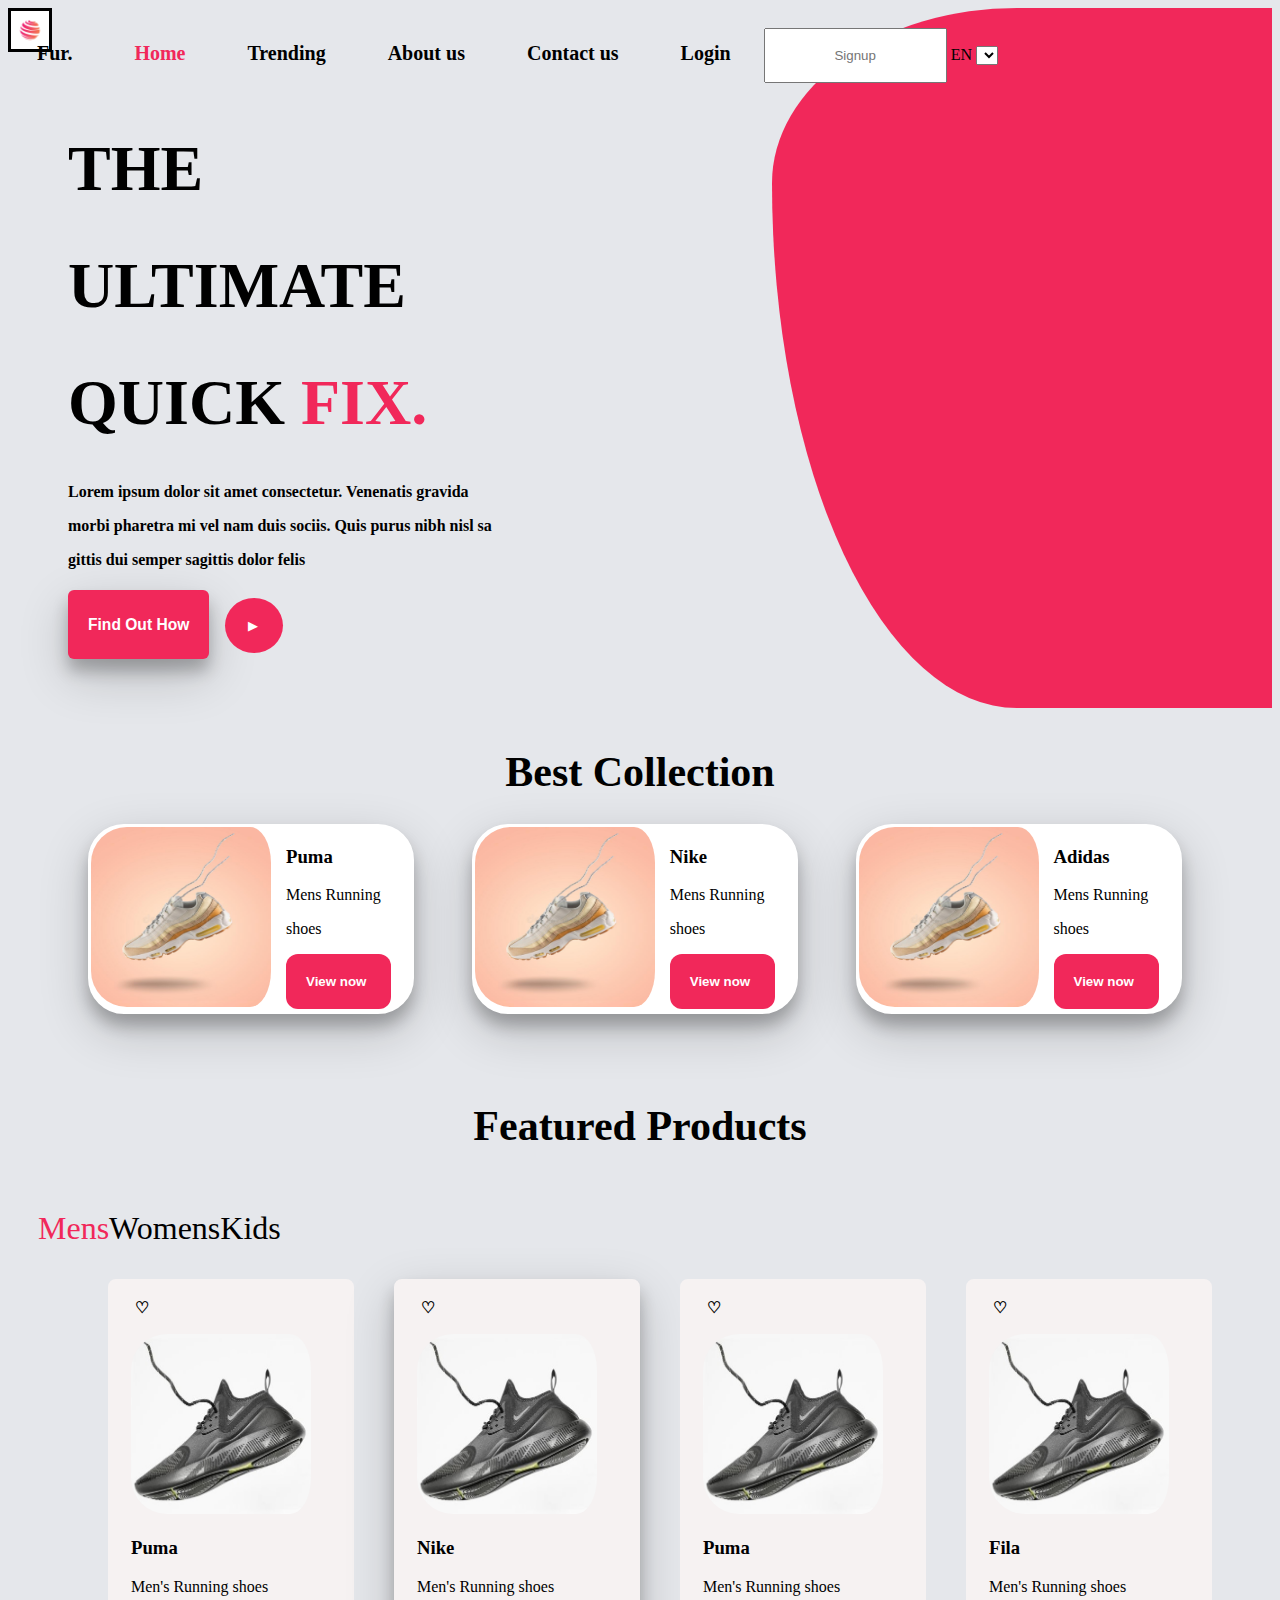
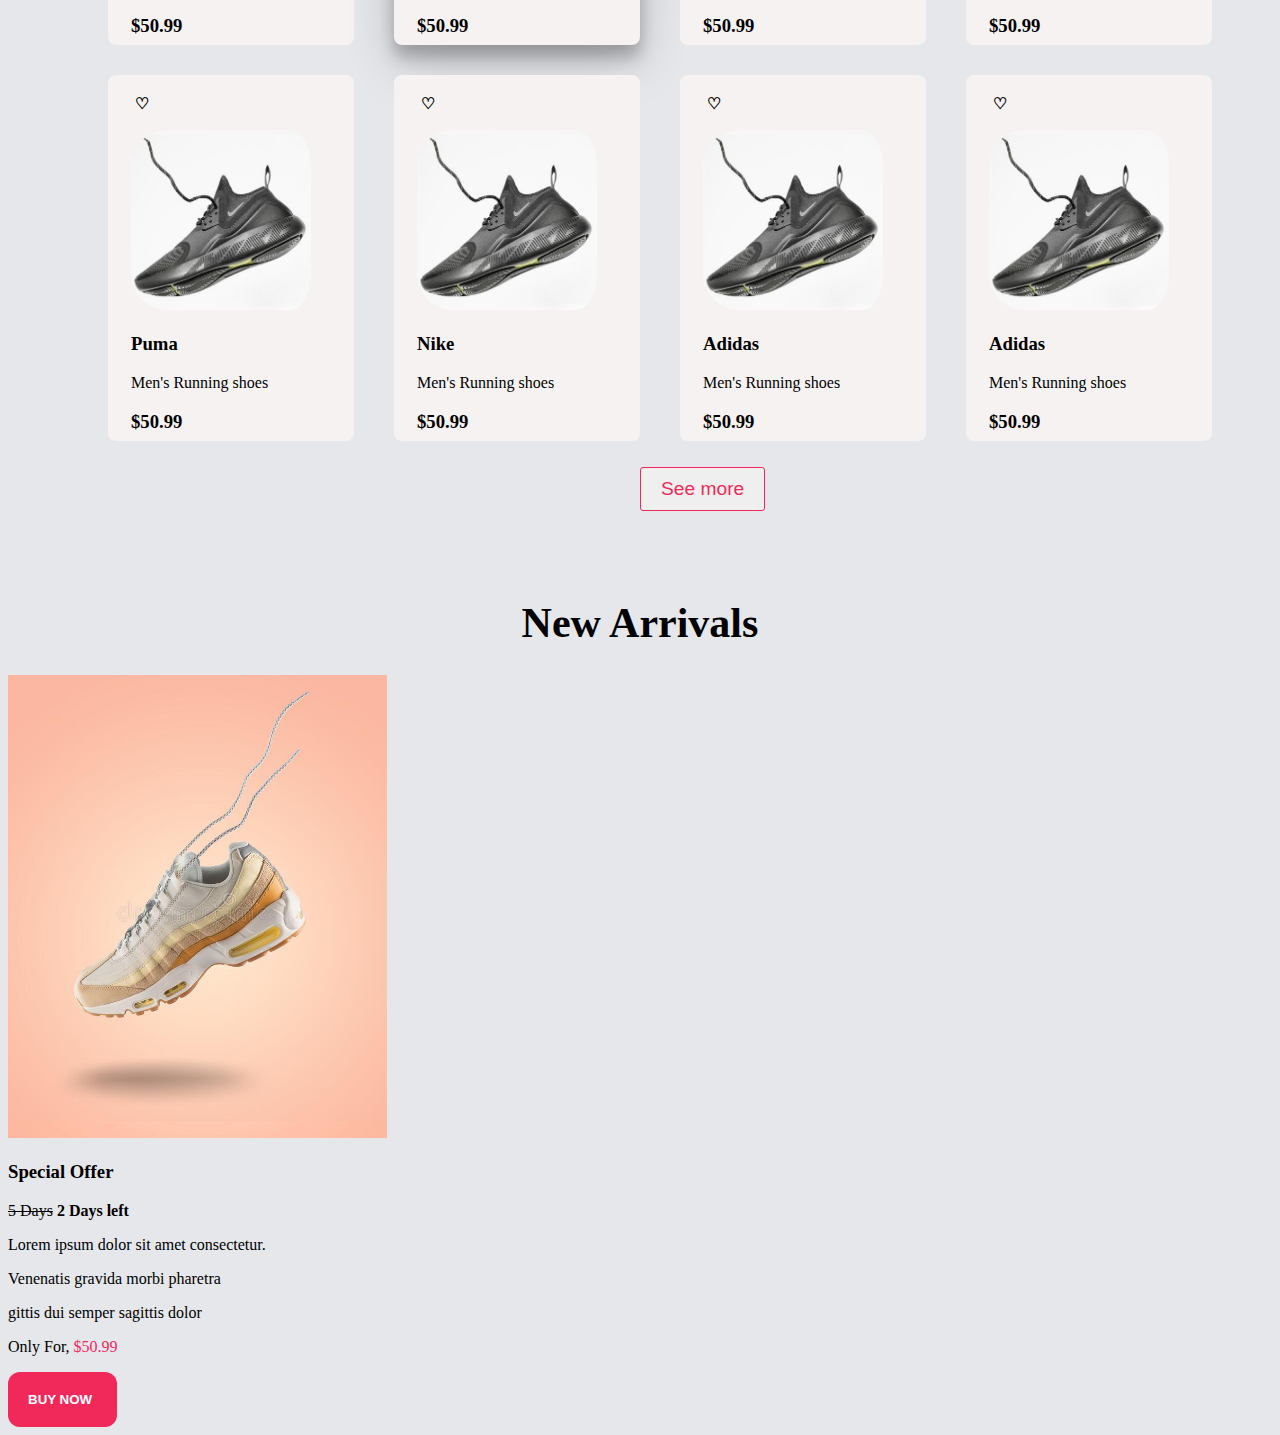
==== index.html @ 4a8650b0 "removed an image" ====
<!DOCTYPE html>
<html lang="en">
<head>
    <meta charset="UTF-8">
    <meta http-equiv="X-UA-Compatible" content="IE=edge">
    <meta name="viewport" content="width=device-width, initial-scale=1.0">
    <title>Shoe-website</title>
    <link rel="stylesheet" href="style.css">
</head>
<body class="body">
    
    <div class="egg-like">
        <!-- <img src="./sportshoe1-removebg-preview.png" id="Sports"> -->
    </div>
    <div class="nav">
            <img src="./images/logo-2150297_640.png" alt="logo" id="Logo">
            <ul class="navbar">
           <li>Fur.</li>
           <li id="Home">Home</li>
           <li>Trending</li>
           <li>About us</li>
           <li>Contact us</li>            
           <li>Login</li>
           <input Signup type="text" id="Signup" placeholder="Signup">
           <label for="language">EN</label>
           <select name="EN" id="lang" ></select>
    </ul>
</div>
<div class="top">
    <div id="heading">
        <h1>THE </h1><h1><span>ULTIMATE</span> <h1><span>QUICK <span id="fix">FIX.</span></h1></h1>
    </div>
    <div class="heading">
        <h4><p>Lorem ipsum dolor sit amet consectetur. Venenatis gravida</p>
        <span>morbi pharetra mi vel nam duis sociis. Quis purus nibh nisl sa</span>
        <p><span>gittis dui semper sagittis dolor felis</span></p></h4>
    </div>
    <div id="button">
        <button class="button"><h3>Find Out How</h3></button> <span id="button1"><button class="button1">&#9654;</button></span>
    </div>
    <!-- <img src="./sportshoe1-removebg-preview.png" id="Sports"> -->
</div>
    
    <!-- page 2 (best collection) -->
    <h1 id="collection">Best Collection</h1>
    <div class="Bigform">
        <div class="form1">
            <div class="shoe1"><img src="./images/colectionshoe1.jpg" id="shoe1"></div>
                <div><h3 id="text1">Puma</h3>
                <p>Mens Running </p>
                <p>shoes</p>
                <button id="button-a">View now</button></div>
            </div>

            <div class="form2">
                <div class="shoe2"><img src="./images/colectionshoe1.jpg" id="shoe2"></div>
                <div><h3 id="text1">Nike</h3>
                <p>Mens Running </p>
                <p>shoes</p>
                <button id="button-b">View now</button></div>
            </div>
            <div class="form3">
                <div class="shoe3"><img src="./images/colectionshoe1.jpg" id="shoe3"></div>
                <div><h3 id="text1">Adidas</h3>
                <p>Mens Running </p>
                <p>shoes</p>
                <button id="button-c">View now</button></div>
            </div>
    </div>
    <!-- page 3 (featured products) -->
    <h1 id="products">Featured Products</h1>
    <div class="subtitle"><p id="mens">Mens</p>
        <p>Womens</p>
        <p>Kids</p></div>
        <div class="Eight-shoes1">
            <div class="block1">
                <p id="icon1">&#9825;</p>
                <p><img src="./images/shoe3.jpg" id="image1"></p>
               <div><h3>Puma</h3>
                <p>Men's Running shoes</p>
                <h3>$50.99</h3></div> 
            </div>

            <div class="block2">
                <p id="icon2">&#9825;</p>
                <p><img src="./images/shoe3.jpg" id="image2"></p>
               <div><h3>Nike</h3>
                <p>Men's Running shoes</p>
                <h3>$50.99</h3></div> 
            </div>

            <div class="block3">
                <p id="icon3">&#9825;</p>
                <p><img src="./images/shoe3.jpg" id="image3"></p>
               <div><h3>Puma</h3>
                <p>Men's Running shoes</p>
                <h3>$50.99</h3></div> 
            </div>

            <div class="block4">
                <p id="icon4">&#9825;</p>
                <p><img src="./images/shoe3.jpg" id="image4"></p>
               <div><h3>Fila</h3>
                <p>Men's Running shoes</p>
                <h3>$50.99</h3></div> 
            </div>
        </div>

        <div class="Eight-shoes2">
            <div class="block5">
                <p id="icon5">&#9825;</p>
                <p><img src="./images/shoe3.jpg" id="image5"></p>
               <div><h3>Puma</h3>
                <p>Men's Running shoes</p>
                <h3>$50.99</h3></div> 
            </div>

            <div class="block6">
                <p id="icon6">&#9825;</p>
                <p><img src="./images/shoe3.jpg" id="image6"></p>
               <div><h3>Nike</h3>
                <p>Men's Running shoes</p>
                <h3>$50.99</h3></div> 
            </div>

            <div class="block7">
                <p id="icon7">&#9825;</p>
                <p><img src="./images/shoe3.jpg" id="image7"></p>
               <div><h3>Adidas</h3>
                <p>Men's Running shoes</p>
                <h3>$50.99</h3></div> 
            </div>

            <div class="block8">
                <p id="icon8">&#9825;</p>
                <p><img src="./images/shoe3.jpg" id="image8"></p>
               <div><h3>Adidas</h3>
                <p>Men's Running shoes</p>
                <h3>$50.99</h3></div> 
            </div>
        </div><button id="button2">See more</button>
 <!-- page 4 (new arrivals) -->
 <h1 id="arrivals">New Arrivals</h1>
 <div>
    <img src="./images/colectionshoe1.jpg" id="image9">
    <h3 id="text2">Special Offer</h3>
    <p><del>5 Days</del> <span id="text3">2 Days left</span></p>
    <p>Lorem ipsum dolor sit amet consectetur.
         </p>Venenatis gravida morbi pharetra <p> 
        <p>gittis dui semper sagittis dolor</p>
        <p>Only For,<span id="text4"> $50.99</span></p>
        <button id="button3">BUY NOW</button>

 </div>
</body>
</html>
---- style.css ----
.body{
    background-color: rgb(229, 231, 235);
}
#Home{
    color: rgb(241, 40, 90);
    
}
.Logo{
border: solid;
}
#Logo{
    width: 5%;
border: solid;
}
.nav{
    display: flex;
}
.navbar li{
    list-style: none;
    display: inline-flex;
    padding: 0px 30px 0 30px;
    font-size: 20px;
    font-weight: 600;
    /* border: solid; */
    position: relative;
    margin: -1px;
}
.navbar{
    position: absolute;
    margin: 0px 20px 10px 0;
    padding: 20px 0px;
    
}
#Signup{
    padding: 18px 1px;
    text-align: center;
}
#heading{
    margin-top: 80px;
}
#fix{
    color: rgb(241, 40, 90);
}
#heading{
    font-size: 32px;
    font-weight: 1400;
    padding-left: 60px;
}
.heading{
    padding-left: 60px;
}
.button{
    box-shadow: 0 12px 16px 0 rgba(0,0,0,0.24),0 17px 50px 0 rgba(0,0,0,0.19);
    cursor: pointer;
    border-radius: 6px;
    padding: 10px 20px 10px 20px;
    text-align: center;
    background-color: rgb(241, 40, 90);
    color: white;
    border: rgb(241, 40, 90);
}
#button{
    padding-left: 60px;
}
.button1{
    cursor: pointer;
    border-radius: 100%;
    padding: 20px 25px 20px 23px;
    background-color: rgb(241, 40, 90);
    border: rgb(241, 40, 90);
    color: white;
    

}
#button1{
    padding-left: 12px;
}
.egg-like{
    float: right;
    width:500px;
    height: 700px;
    background-color: rgb(241, 40, 90);
    border-radius: 350px / 250px 0px 0px 750px;
}
.top{
    /* display: flex; */
}
#Sports{
    border-radius: 16px;
    width: 20%;
    height: 40%;
    margin: 0px 80px 0px 0px;
    /* margin-right: 80%; */
    margin-left: 60%;

}
#collection{
    text-align: center;
    font-size: 42px;
    font-weight: 1400;
    margin-top: 7%;
}

.form1{
    border: solid white;
    background-color: white;
    display: flex;
    padding-right: 20px;
    border-radius: 36px;
    padding-top: 0px;
    padding-bottom: 0px;
    text-align: left;
    margin-left: 80px;
    box-shadow: 0 12px 16px 0 rgba(0,0,0,0.24),0 17px 50px 0 rgba(0,0,0,0.19);
}
#button-a{
    cursor: pointer;
    border-radius: 12px;
    padding: 20px 25px 20px 20px;
    background-color: rgb(241, 40, 90);
    border: rgb(241, 40, 90);
    color: white;
    font-weight: 900;  
}
.form2{
    border: solid white;
    background-color: white;
    display: flex;
    padding-right: 20px;
    border-radius: 36px;
    padding-top: 0px;
    padding-bottom: 0px;
    text-align: left;
    box-shadow: 0 12px 16px 0 rgba(0,0,0,0.24),0 17px 50px 0 rgba(0,0,0,0.19);
}
#button-b{
    cursor: pointer;
    border-radius: 12px;
    padding: 20px 25px 20px 20px;
    background-color: rgb(241, 40, 90);
    border: rgb(241, 40, 90);
    color: white;
    font-weight: 900;  
}
.form3{
    border: solid white;
    background-color: white;
    display: flex;
    padding-right: 20px;
    border-radius: 36px;
    padding-top: 0px;
    padding-bottom: 0px;
    text-align: left;
    margin-right: 90px;
    box-shadow: 0 12px 16px 0 rgba(0,0,0,0.24),0 17px 50px 0 rgba(0,0,0,0.19);
}
#button-c{
    cursor: pointer;
    border-radius: 12px;
    padding: 20px 25px 20px 20px;
    background-color: rgb(241, 40, 90);
    border: rgb(241, 40, 90);
    color: white;
    font-weight: 900;  
}
.Bigform{
    display: flex;
    justify-content: space-between;
}
#shoe1{
    width: 180px;
    height: 180px;
    padding-right: 15px;
    border-radius: 36px;
}
#shoe2{
    width: 180px;
    height: 180px;
    padding-right: 15px;
    border-radius: 36px;
}
#shoe3{
    width: 180px;
    height: 180px;
    padding-right: 15px;
    border-radius: 36px;
}
#products{
    text-align: center;
    font-size: 42px;
    font-weight: 1400;
    margin-top: 7%; 
}
.subtitle{
    display: flex;
    font-size: 32px;
    margin: 0px 0px 0 30px;
    
    /* justify-content: space-between; */
    
}
#mens{
    color: rgb(241, 40, 90);
}
.Eight-shoes1{
    display: inline-flex;
}
#image1{
    width: 180px;
    height: 180px;
    padding-right: 15px;
    border-radius: 36px;
}
#icon1{
    width: 22px;
    height: 20px;
    margin-left: 2%;
    font-weight: 800;
}
.block1{
    border: solid rgb(246, 242, 242);
    background-color: rgb(246, 242, 242);
    padding-left: 20px;
    border-radius: 8px;
    width: 220px;
    height: 360px;
    margin-left: 100px;
}
#image2{
    width: 180px;
    height: 180px;
    padding-right: 15px;
    border-radius: 36px;
}
#icon2{
    width: 22px;
    height: 20px;
    margin-left: 2%;
    font-weight: 800;
}

.block2{
    border: solid rgb(246, 242, 242);
    background-color: rgb(246, 242, 242);
    padding-left: 20px;
    border-radius: 8px;
    width: 220px;
    height: 360px;
    box-shadow: 0 12px 16px 0 rgba(0,0,0,0.24),0 17px 50px 0 rgba(0,0,0,0.19);
    margin-left: 40px;
}
.block3{
    border: solid rgb(246, 242, 242);
    background-color: rgb(246, 242, 242);
    padding-left: 20px;
    border-radius: 8px;
    width: 220px;
    height: 360px;
    margin-left: 40px;
}
#icon3{
    width: 22px;
    height: 20px;
    margin-left: 2%;
    font-weight: 800;
}
#image3{
    width: 180px;
    height: 180px;
    padding-right: 15px;
    border-radius: 36px;
}
.block4{
    border: solid rgb(246, 242, 242);
    background-color: rgb(246, 242, 242);
    padding-left: 20px;
    border-radius: 8px;
    width: 220px;
    height: 360px;
    margin-left: 40px;
}
#icon4{
    width: 22px;
    height: 20px;
    margin-left: 2%;
    font-weight: 800;
}
#image4{
    width: 180px;
    height: 180px;
    padding-right: 15px;
    border-radius: 36px;
}
.Eight-shoes2{
    display: inline-flex;
    margin-top: 30px;
}
#image5{
    width: 180px;
    height: 180px;
    padding-right: 15px;
    border-radius: 36px;
}
#icon5{
    width: 22px;
    height: 20px;
    margin-left: 2%;
    font-weight: 800;
}
.block5{
    border: solid rgb(246, 242, 242);
    background-color: rgb(246, 242, 242);
    padding-left: 20px;
    border-radius: 8px;
    width: 220px;
    height: 360px;
    margin-left: 100px;
}
#image6{
    width: 180px;
    height: 180px;
    padding-right: 15px;
    border-radius: 36px;
}
#icon6{
    width: 22px;
    height: 20px;
    margin-left: 2%;
    font-weight: 800;
}
.block6{
    border: solid rgb(246, 242, 242);
    background-color: rgb(246, 242, 242);
    padding-left: 20px;
    border-radius: 8px;
    width: 220px;
    height: 360px;
    margin-left: 40px;
}
.block7{
    border: solid rgb(246, 242, 242);
    background-color: rgb(246, 242, 242);
    padding-left: 20px;
    border-radius: 8px;
    width: 220px;
    height: 360px;
    margin-left: 40px;
}
#icon7{
    width: 22px;
    height: 20px;
    margin-left: 2%;
    font-weight: 800;
}
#image7{
    width: 180px;
    height: 180px;
    padding-right: 15px;
    border-radius: 36px;
}
.block8{
    border: solid rgb(246, 242, 242);
    background-color: rgb(246, 242, 242);
    padding-left: 20px;
    border-radius: 8px;
    width: 220px;
    height: 360px;
    margin-left: 40px;
}
#icon8{
    width: 22px;
    height: 20px;
    margin-left: 2%;
    font-weight: 800;
}
#image8{
    width: 180px;
    height: 180px;
    padding-right: 15px;
    border-radius: 36px;
}
#button2{
    border: 1px solid rgb(241, 40, 90);
    color: rgb(241, 40, 90);
    border-radius: 3px;
    padding: 10px 20px;
    font-size: 120%;
    margin-left: 50%;
    margin-top: 2%;
}
#arrivals{
        text-align: center;
        font-size: 42px;
        font-weight: 1400;
        margin-top: 7%;
}
#image9{
    width: 30%;
}
#text3{
    font-weight: 700;
}
#text4{
    color: rgb(241, 40, 90);
}
#button3{
    cursor: pointer;
    border-radius: 12px;
    padding: 20px 25px 20px 20px;
    background-color: rgb(241, 40, 90);
    border: rgb(241, 40, 90);
    color: white;
    font-weight: 900; 
}
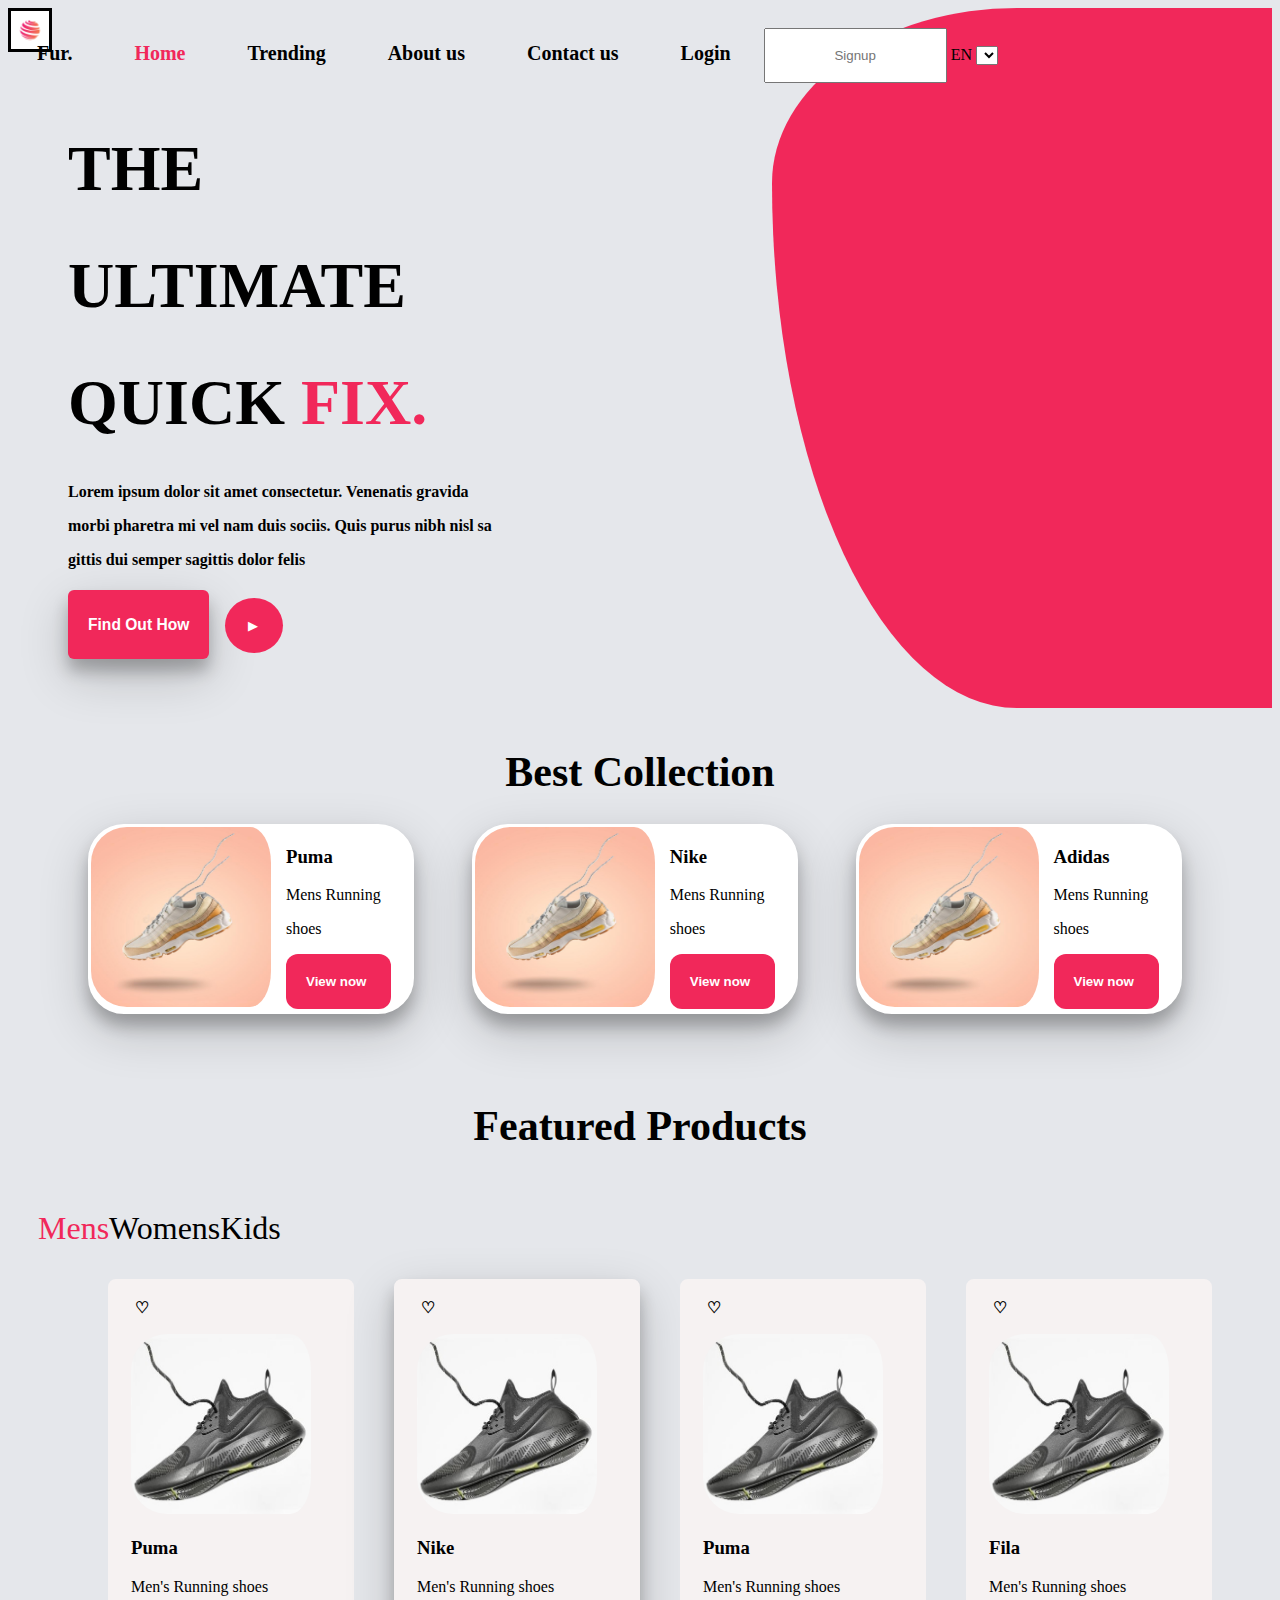
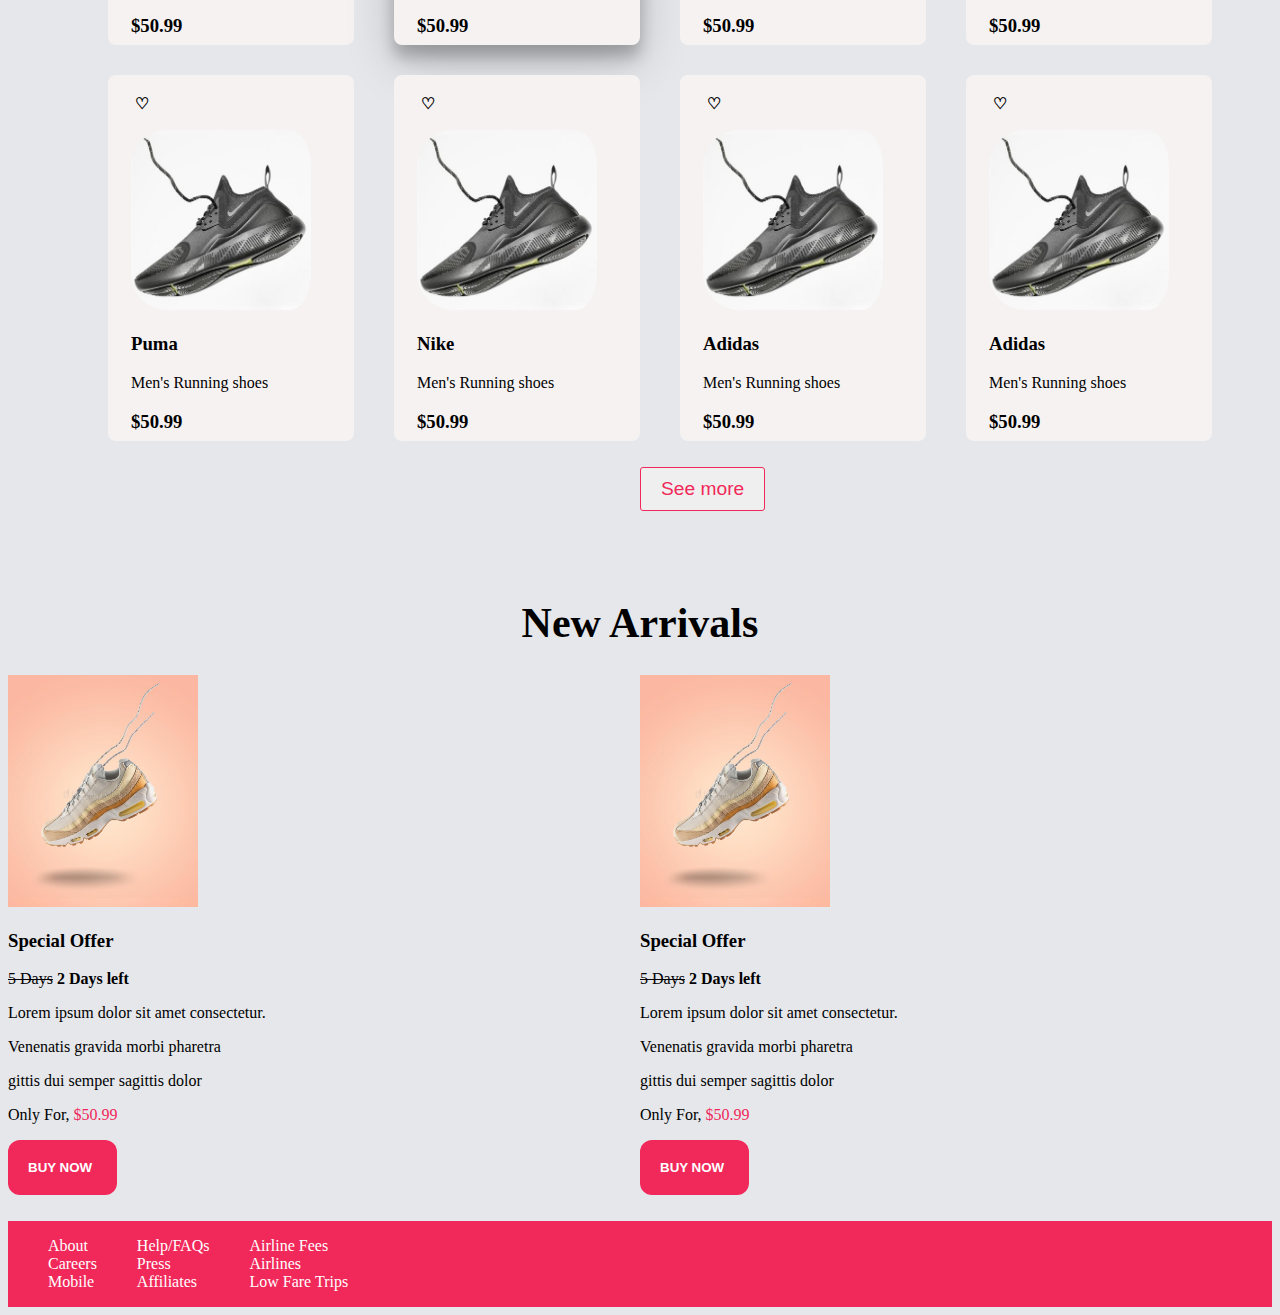
==== commit c86110cd: "added footer" ====
--- a/index.html
+++ b/index.html
@@ -140,7 +140,9 @@
             </div>
         </div><button id="button2">See more</button>
  <!-- page 4 (new arrivals) -->
+
  <h1 id="arrivals">New Arrivals</h1>
+ <div class="fourth">
  <div>
     <img src="./images/colectionshoe1.jpg" id="image9">
     <h3 id="text2">Special Offer</h3>
@@ -150,7 +152,43 @@
         <p>gittis dui semper sagittis dolor</p>
         <p>Only For,<span id="text4"> $50.99</span></p>
         <button id="button3">BUY NOW</button>
-
  </div>
+ <div>
+    <img src="./images/colectionshoe1.jpg" id="image9">
+    <h3 id="text2">Special Offer</h3>
+    <p><del>5 Days</del> <span id="text3">2 Days left</span></p>
+    <p>Lorem ipsum dolor sit amet consectetur.
+         </p>Venenatis gravida morbi pharetra <p> 
+        <p>gittis dui semper sagittis dolor</p>
+        <p>Only For,<span id="text4"> $50.99</span></p>
+        <button id="button3">BUY NOW</button>
+ </div>
+</div>
+ <!-- last footer -->
+ <div class="footer">
+    <div class="footer-a">
+    <div class="First">
+<ul>
+    <li>About</li>
+    <li>Careers</li>
+    <li>Mobile</li>
+</ul>
+    </div>
+    <div class="Second">
+        <ul>
+            <li>Help/FAQs</li>
+            <li>Press</li>
+            <li>Affiliates</li>
+        </ul>
+    </div>
+    <div class="Third">
+        <ul>
+            <li>Airline Fees</li>
+            <li>Airlines</li>
+            <li>Low Fare Trips</li>
+        </ul>
+    </div>
+</div>
+  </div>
 </body>
 </html>--- a/style.css
+++ b/style.css
@@ -412,4 +412,28 @@
     color: white;
     font-weight: 900; 
 }
-
+/* //last footrer */
+.footer{
+    background-color: rgb(241, 40, 90);
+    display: flex;
+    color: white;
+    margin-top: 2% ;
+}
+.footer-a{
+    display: flex;
+}
+.fourth{
+    display: flex;
+}
+.First ul li{
+    color: white;
+    display: flex;
+}
+.Second ul li{
+    color: white;
+    display: flex;
+}
+.Third ul li{
+    color: white;
+    display: flex;
+}
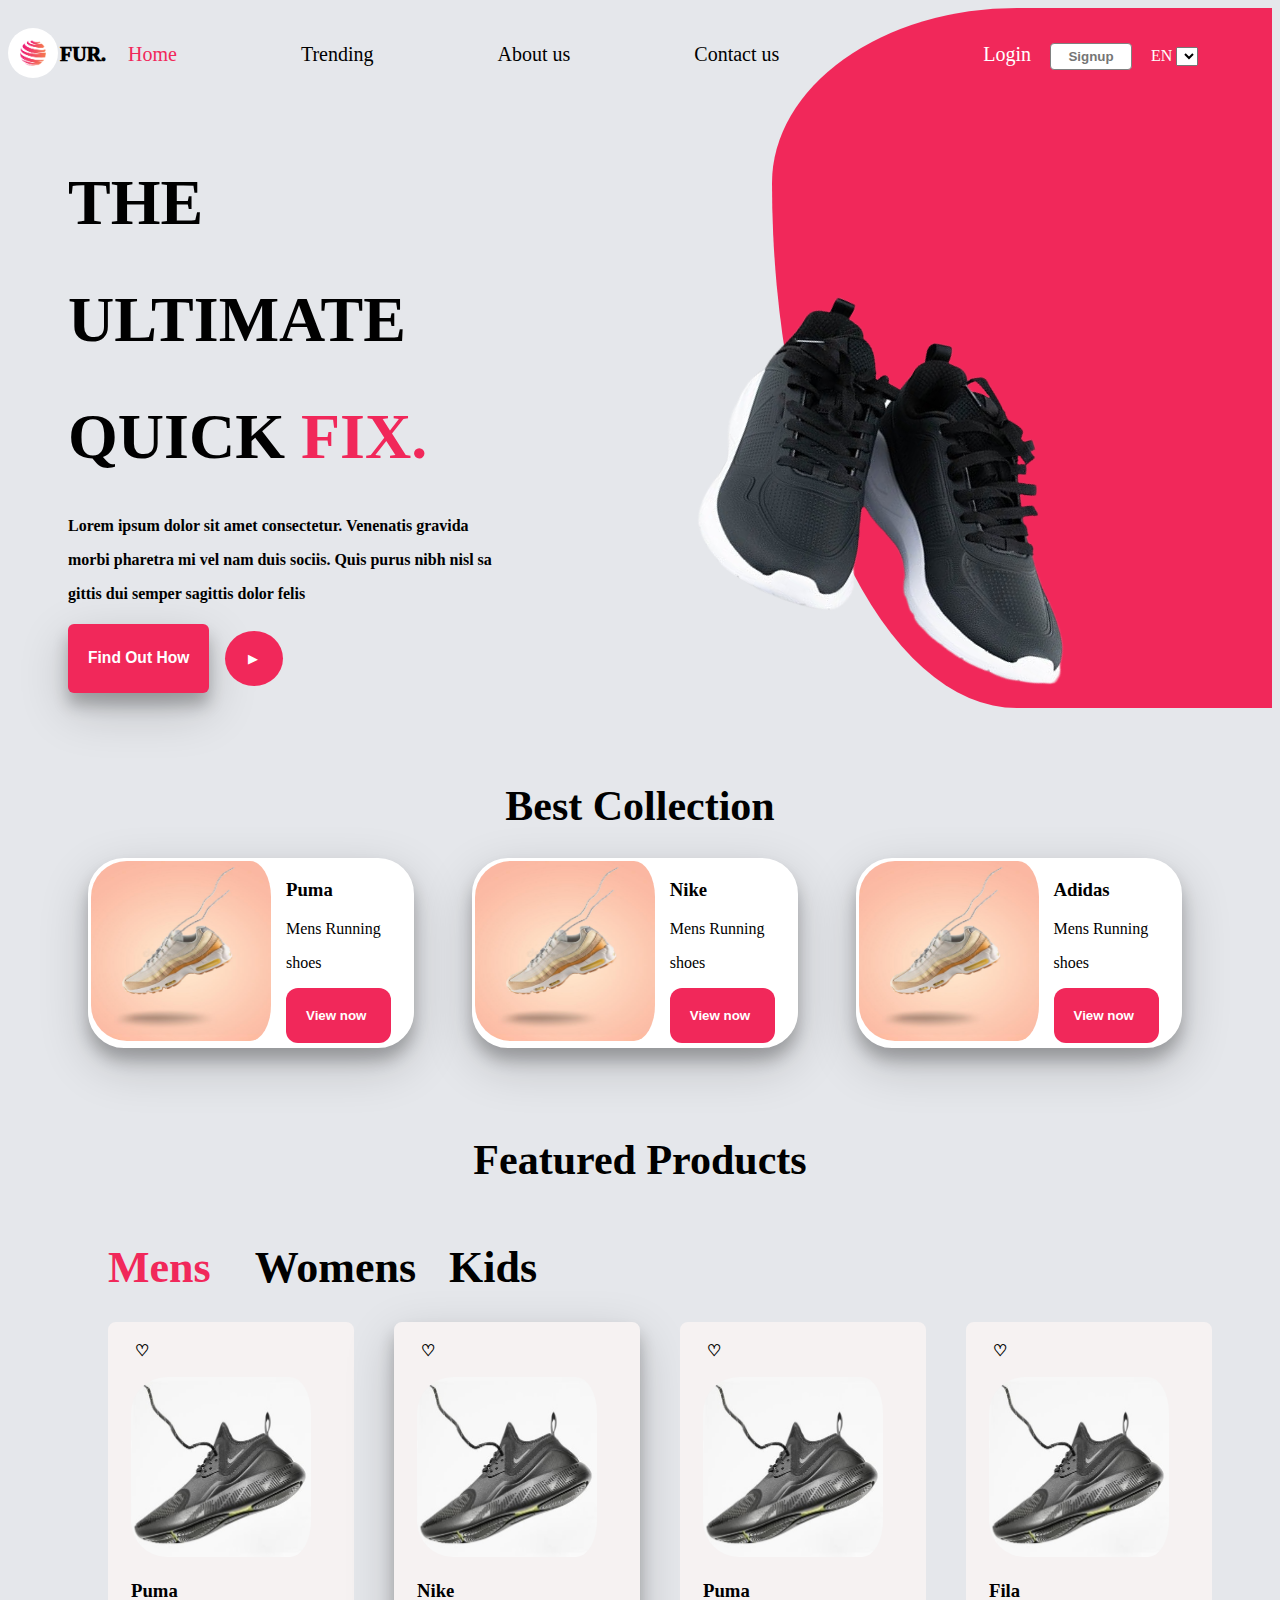
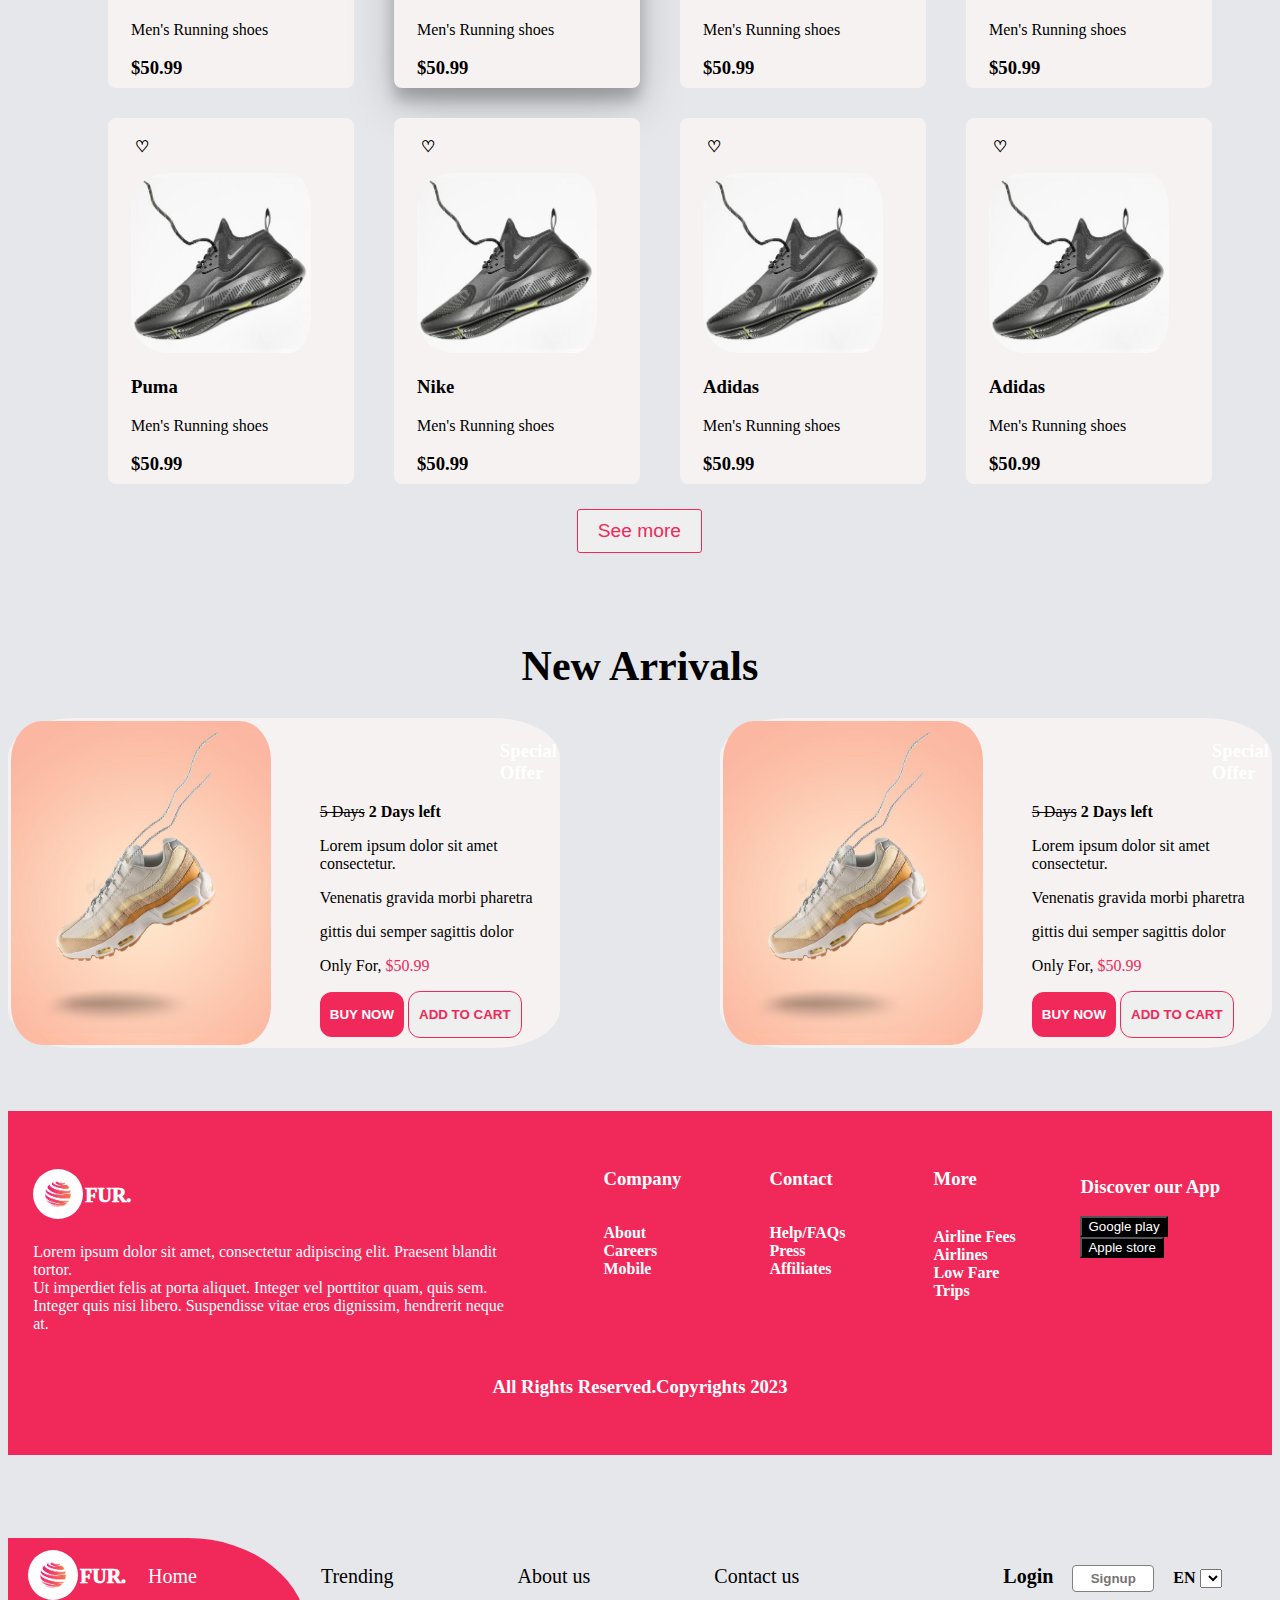
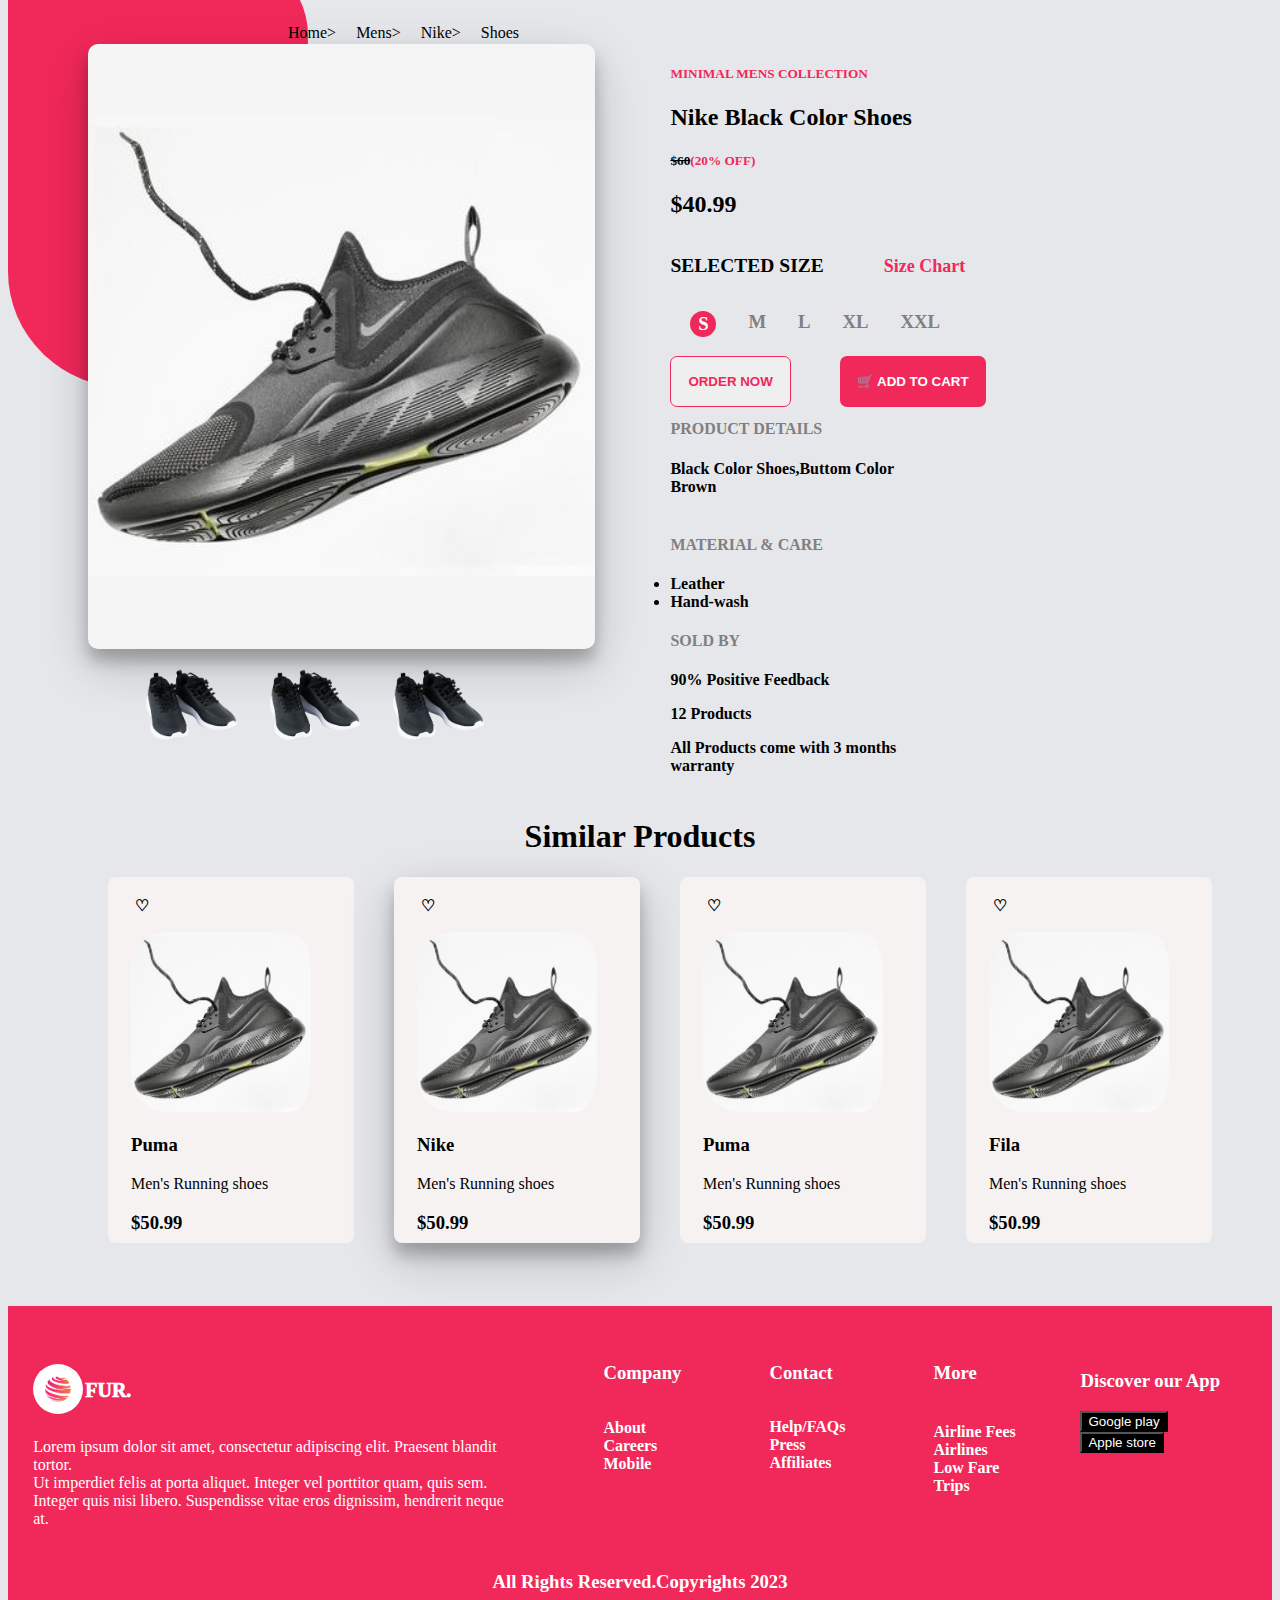
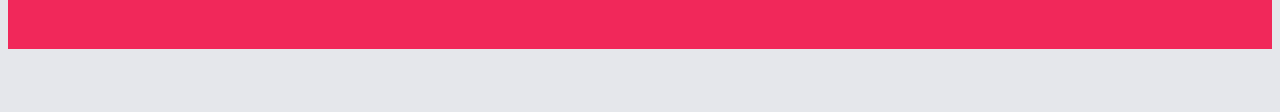
==== commit 422de79a: "Continued webpage" ====
--- a/index.html
+++ b/index.html
@@ -10,20 +10,20 @@
 <body class="body">
     
     <div class="egg-like">
-        <!-- <img src="./sportshoe1-removebg-preview.png" id="Sports"> -->
+        <img src="./sportshoe1-removebg-preview.png" id="Sports">
     </div>
     <div class="nav">
-            <img src="./images/logo-2150297_640.png" alt="logo" id="Logo">
+            <img src="./logo-2150297_640-removebg-preview.png" alt="logo" id="Logo">
+            <p class="Logotxt">FUR.</p>
             <ul class="navbar">
-           <li>Fur.</li>
            <li id="Home">Home</li>
            <li>Trending</li>
            <li>About us</li>
-           <li>Contact us</li>            
-           <li>Login</li>
-           <input Signup type="text" id="Signup" placeholder="Signup">
-           <label for="language">EN</label>
-           <select name="EN" id="lang" ></select>
+            <li>Contact us</li>            
+           <li id="text2">Login</li>
+           <input type="text" id="Signup" placeholder="Signup">
+           <label for="language" id="language">EN</label>
+           <select name="language" id="lang" ></select>
     </ul>
 </div>
 <div class="top">
@@ -41,7 +41,8 @@
     <!-- <img src="./sportshoe1-removebg-preview.png" id="Sports"> -->
 </div>
     
-    <!-- page 2 (best collection) -->
+    <!-- page 2 (best collection)-start -->
+    <!-- <div class="media2"> -->
     <h1 id="collection">Best Collection</h1>
     <div class="Bigform">
         <div class="form1">
@@ -66,12 +67,14 @@
                 <p>shoes</p>
                 <button id="button-c">View now</button></div>
             </div>
-    </div>
+    </div> 
+    <!-- </div> -->
+    <!-- end -->
     <!-- page 3 (featured products) -->
     <h1 id="products">Featured Products</h1>
-    <div class="subtitle"><p id="mens">Mens</p>
-        <p>Womens</p>
-        <p>Kids</p></div>
+    <div class="subtitle"><h1 id="mens">Mens</h1>
+        <h1>Womens &nbsp; Kids</h1>
+    </div>
         <div class="Eight-shoes1">
             <div class="block1">
                 <p id="icon1">&#9825;</p>
@@ -143,32 +146,41 @@
 
  <h1 id="arrivals">New Arrivals</h1>
  <div class="fourth">
- <div>
-    <img src="./images/colectionshoe1.jpg" id="image9">
-    <h3 id="text2">Special Offer</h3>
+ <div class="block9">
+    <div><img src="./images/colectionshoe1.jpg" id="image9"></div>
+    <div class="text-a"><h3 id="text2">Special Offer</h3>
     <p><del>5 Days</del> <span id="text3">2 Days left</span></p>
     <p>Lorem ipsum dolor sit amet consectetur.
          </p>Venenatis gravida morbi pharetra <p> 
         <p>gittis dui semper sagittis dolor</p>
         <p>Only For,<span id="text4"> $50.99</span></p>
-        <button id="button3">BUY NOW</button>
+        <button id="button3">BUY NOW</button> <button id="button5">ADD TO CART</button></div>
  </div>
- <div>
-    <img src="./images/colectionshoe1.jpg" id="image9">
-    <h3 id="text2">Special Offer</h3>
+ <div class="block10">
+    <div><img src="./images/colectionshoe1.jpg" id="image10"></div>
+    <div class="text-b"><h3 id="text2">Special Offer</h3>
     <p><del>5 Days</del> <span id="text3">2 Days left</span></p>
     <p>Lorem ipsum dolor sit amet consectetur.
          </p>Venenatis gravida morbi pharetra <p> 
         <p>gittis dui semper sagittis dolor</p>
         <p>Only For,<span id="text4"> $50.99</span></p>
-        <button id="button3">BUY NOW</button>
+        <button id="button3">BUY NOW</button> <button id="button4">ADD TO CART</button></div>
  </div>
 </div>
  <!-- last footer -->
  <div class="footer">
     <div class="footer-a">
+        <div>
+            <div id="logos">
+            <div class="logos"><img src="./logo-2150297_640-removebg-preview.png" alt="logo" id="Logo">
+                <p class="Logotxt1">FUR.</p></div>
+                <p>Lorem ipsum dolor sit amet, consectetur adipiscing elit. Praesent blandit tortor.
+                     <br>Ut imperdiet felis at porta aliquet. Integer vel porttitor quam, quis sem.
+                    <br> Integer quis nisi libero. Suspendisse vitae eros dignissim, hendrerit neque at.</p></div>
+        </div>
     <div class="First">
 <ul>
+    <h3><li id="list1">Company</li></h3>
     <li>About</li>
     <li>Careers</li>
     <li>Mobile</li>
@@ -176,6 +188,7 @@
     </div>
     <div class="Second">
         <ul>
+            <h3><li id="list1">Contact</li></h3>
             <li>Help/FAQs</li>
             <li>Press</li>
             <li>Affiliates</li>
@@ -183,12 +196,169 @@
     </div>
     <div class="Third">
         <ul>
+            <h3><li id="list1">More</li></h3>
             <li>Airline Fees</li>
             <li>Airlines</li>
             <li>Low Fare Trips</li>
         </ul>
     </div>
-</div>
+    <div><h3 id="list3">Discover our App</h3>
+    <button id="google">Google play</button>
+<button id="apple">Apple store</button></div>
+</div>
+<h3 id="list2">All Rights Reserved.Copyrights 2023</h3>
+
   </div>
+
+  <!-- second page -->
+  <div id="second-color"></div>
+  <div class="nav1">
+    <div class="logos"><img src="./logo-2150297_640-removebg-preview.png" alt="logo" id="Logo">
+    <p class="Logotxt1">FUR.</p></div>
+    <ul class="navbar">
+   <li id="Home1">Home</li>
+   <li>Trending</li>
+   <li>About us</li>
+    <li>Contact us</li>            
+   <li id="text-3">Login</li>
+   <input type="text" id="Signup" placeholder="Signup">
+   <label for="language" id="language1">EN</label>
+   <select name="language" id="lang" ></select>
+</ul>
+</div>
+
+
+<div class="block-a">
+    <ul class="smallbar">
+        <li>Home></li>
+        <li>Mens></li>
+        <li>Nike></li>
+        <li>Shoes</li>
+    </ul>
+</div>
+<div class="block-A">
+ 
+    <div>
+<div><img src="./images/shoe3.jpg" id="image11"></div>
+<div class="shoes-a">
+    <img src="./sportshoe1-removebg-preview.png" alt="white shoe" id="shoe-a">
+    <img src="./sportshoe1-removebg-preview.png" alt="white shoe" id="shoe-b">
+    <img src="./sportshoe1-removebg-preview.png" alt="white shoe" id="shoe-c">
+</div>
+</div>
+<!-- text block -->
+<div class="text-block">
+    
+    <h5 id="heading-a">MINIMAL MENS COLLECTION<h5>
+        <h2>Nike Black Color Shoes</h2>
+        <h5><del>$60</del><span id="percentage1">(20% OFF)</span> </h5>
+        <h2>$40.99</h2>
+        <div class="heading-b">
+            <div id="heading-c"><h2>SELECTED SIZE</h2></div>
+            <div id="heading-b"> Size Chart</div> 
+        </div>
+
+        <div class="sizetxt">
+            <h3 id="text-c">S</h3>
+            <h3>M</h3>
+            <h3>L</h3>
+            <h3>XL</h3>
+            <h3>XXL</h3>
+        </div>
+        <div class="buttons">
+            <button id="button-d">ORDER NOW</button>&nbsp;<button id="button-e">&#128722; ADD TO CART</button>
+        </div>
+        <div class="block-b"><h2 id="heading-d">PRODUCT DETAILS</h2>
+        <h4><p>Black Color Shoes,Buttom Color Brown</p></div></h4>
+        
+        <h2 id="heading-d">MATERIAL & CARE</h2>
+        <h4><li>Leather</li>
+        <li>Hand-wash</li></h4>
+
+        <h2 id="heading-d">SOLD BY</h2>
+        <h4><p>90% Positive Feedback</p>
+        <p>12 Products</p>
+        <p>All Products come with 3 months warranty</p></h4>
+</div>
+</div>
+
+<!-- second block -->
+<h1 id="text-d">Similar Products</h1>
+<div class="Eight-shoes1">
+    <div class="block1">
+        <p id="icon1">&#9825;</p>
+        <p><img src="./images/shoe3.jpg" id="image1"></p>
+       <div><h3>Puma</h3>
+        <p>Men's Running shoes</p>
+        <h3>$50.99</h3></div> 
+    </div>
+
+    <div class="block2">
+        <p id="icon2">&#9825;</p>
+        <p><img src="./images/shoe3.jpg" id="image2"></p>
+       <div><h3>Nike</h3>
+        <p>Men's Running shoes</p>
+        <h3>$50.99</h3></div> 
+    </div>
+
+    <div class="block3">
+        <p id="icon3">&#9825;</p>
+        <p><img src="./images/shoe3.jpg" id="image3"></p>
+       <div><h3>Puma</h3>
+        <p>Men's Running shoes</p>
+        <h3>$50.99</h3></div> 
+    </div>
+
+    <div class="block4">
+        <p id="icon4">&#9825;</p>
+        <p><img src="./images/shoe3.jpg" id="image4"></p>
+       <div><h3>Fila</h3>
+        <p>Men's Running shoes</p>
+        <h3>$50.99</h3></div> 
+    </div>
+</div>
+<!-- last footer 2 -->
+<div class="footer">
+    <div class="footer-a">
+        <div>
+            <div id="logos">
+            <div class="logos"><img src="./logo-2150297_640-removebg-preview.png" alt="logo" id="Logo">
+                <p class="Logotxt1">FUR.</p></div>
+                <p>Lorem ipsum dolor sit amet, consectetur adipiscing elit. Praesent blandit tortor.
+                     <br>Ut imperdiet felis at porta aliquet. Integer vel porttitor quam, quis sem.
+                    <br> Integer quis nisi libero. Suspendisse vitae eros dignissim, hendrerit neque at.</p></div>
+        </div>
+    <div class="First">
+<ul>
+    <h3><li id="list1">Company</li></h3>
+    <li>About</li>
+    <li>Careers</li>
+    <li>Mobile</li>
+</ul>
+    </div>
+    <div class="Second">
+        <ul>
+            <h3><li id="list1">Contact</li></h3>
+            <li>Help/FAQs</li>
+            <li>Press</li>
+            <li>Affiliates</li>
+        </ul>
+    </div>
+    <div class="Third">
+        <ul>
+            <h3><li id="list1">More</li></h3>
+            <li>Airline Fees</li>
+            <li>Airlines</li>
+            <li>Low Fare Trips</li>
+        </ul>
+    </div>
+    <div><h3 id="list3">Discover our App</h3>
+    <button id="google">Google play</button>
+<button id="apple">Apple store</button></div>
+</div>
+<h3 id="list2">All Rights Reserved.Copyrights 2023</h3>
+
+  </div>
+
 </body>
 </html>--- a/style.css
+++ b/style.css
@@ -1,29 +1,46 @@
+/* @media screen and (max-width: 1600px) {
+    body {
+    }} */
+   
 .body{
     background-color: rgb(229, 231, 235);
+    overflow-x: hidden;
+    overflow-y: scroll;
 }
 #Home{
     color: rgb(241, 40, 90);
     
 }
-.Logo{
-border: solid;
-}
 #Logo{
-    width: 5%;
-border: solid;
-}
-.nav{
-    display: flex;
+    width: 10%;
+    margin-top: 15px;
+}
+.Logotxt{
+    font-weight: 920;
+    margin-top: 35px;
+    margin-left: 2px;
+    font-size: 20px;
+    color: black;
+}
+#text2{
+    color: white;
+    margin-left: 180px;
+}
+#language{
+    color: white;
+}
+    .nav{
+    display: inline-flex;
 }
 .navbar li{
     list-style: none;
     display: inline-flex;
-    padding: 0px 30px 0 30px;
+    padding: 0px 0px 0 20px;
     font-size: 20px;
-    font-weight: 600;
-    /* border: solid; */
+    font-weight: 520;
     position: relative;
-    margin: -1px;
+    /* margin: -5px; */
+    margin-left: 100px;
 }
 .navbar{
     position: absolute;
@@ -32,7 +49,13 @@
     
 }
 #Signup{
-    padding: 18px 1px;
+    border: 1px solid grey;
+    border-radius: 4px;
+    color: black;
+    font-weight: 600;
+    padding: 5px 0px 5px 0px ;
+    margin: 15px 15px;
+    width: 80px;
     text-align: center;
 }
 #heading{
@@ -69,8 +92,6 @@
     background-color: rgb(241, 40, 90);
     border: rgb(241, 40, 90);
     color: white;
-    
-
 }
 #button1{
     padding-left: 12px;
@@ -82,17 +103,14 @@
     background-color: rgb(241, 40, 90);
     border-radius: 350px / 250px 0px 0px 750px;
 }
-.top{
-    /* display: flex; */
-}
 #Sports{
     border-radius: 16px;
-    width: 20%;
-    height: 40%;
-    margin: 0px 80px 0px 0px;
-    /* margin-right: 80%; */
-    margin-left: 60%;
-
+    width: 110%;
+    height: 50%;
+    margin: 0px 30px 0px 0px;
+    margin-top: 65%;
+    margin-left: -150px;
+    transform: rotate(30deg);
 }
 #collection{
     text-align: center;
@@ -193,11 +211,9 @@
 }
 .subtitle{
     display: flex;
-    font-size: 32px;
-    margin: 0px 0px 0 30px;
-    
-    /* justify-content: space-between; */
-    
+    font-size: 22px;
+    gap: 2em;
+    margin: 0px 0px 0px 100px;
 }
 #mens{
     color: rgb(241, 40, 90);
@@ -248,6 +264,7 @@
     height: 360px;
     box-shadow: 0 12px 16px 0 rgba(0,0,0,0.24),0 17px 50px 0 rgba(0,0,0,0.19);
     margin-left: 40px;
+    /* margin-right: 80px; */
 }
 .block3{
     border: solid rgb(246, 242, 242);
@@ -385,7 +402,7 @@
     border-radius: 3px;
     padding: 10px 20px;
     font-size: 120%;
-    margin-left: 50%;
+    margin-left: 45%;
     margin-top: 2%;
 }
 #arrivals{
@@ -394,9 +411,6 @@
         font-weight: 1400;
         margin-top: 7%;
 }
-#image9{
-    width: 30%;
-}
 #text3{
     font-weight: 700;
 }
@@ -406,34 +420,267 @@
 #button3{
     cursor: pointer;
     border-radius: 12px;
-    padding: 20px 25px 20px 20px;
+    padding: 15px 10px 15px 10px;
     background-color: rgb(241, 40, 90);
     border: rgb(241, 40, 90);
     color: white;
     font-weight: 900; 
 }
-/* //last footrer */
+/* //last footer */
 .footer{
     background-color: rgb(241, 40, 90);
-    display: flex;
-    color: white;
-    margin-top: 2% ;
+    /* display: flex; */
+    color: white;
+    margin: 5% 0 ;
+    padding: 3% 2% ;
 }
 .footer-a{
     display: flex;
+    gap: 3em;
+}
+#list2{
+    text-align: center;
 }
 .fourth{
     display: flex;
+    gap: 10em;
+    /* border: solid; */
+    height: 330px;
+    /* width: 4600px; */
+}
+.block9{
+    display: flex;
+    width: 60%;
+    border: solid rgb(246, 242, 242);
+    background-color: rgb(246, 242, 242);
+    border-radius: 12%;
+}
+.block10{
+    display: flex;
+    width: 60%;
+    border: solid rgb(246, 242, 242);
+    background-color: rgb(246, 242, 242);
+    border-radius: 12%;
+    /* margin-right: 66px; */
+
+}
+.text-b{
+    margin-left: 20%;
+}
+.text-a{
+    margin-left: 20%;
+}
+#image10{
+    width: 130%;
+    height: 100%;
+    border-radius: 12%;
+}
+#image9{
+    width: 130%;
+    height: 100%;
+    border-radius: 12%;
+}
+#button4{
+    cursor: pointer;
+    border-radius: 12px;
+    padding: 15px 10px 15px 10px;
+    border:1px solid rgb(241, 40, 90);
+    color: rgb(241, 40, 90);
+    font-weight: 900;
+}
+#button5{
+    cursor: pointer;
+    border-radius: 12px;
+    padding: 15px 10px 15px 10px;
+    border: 1px solid rgb(241, 40, 90);
+    color: rgb(241, 40, 90);
+    font-weight: 900;
 }
 .First ul li{
     color: white;
     display: flex;
+    font-weight: 550;
 }
 .Second ul li{
     color: white;
     display: flex;
+    font-weight: 550;
 }
 .Third ul li{
     color: white;
     display: flex;
-}
+    font-weight: 550;
+}
+#list1{
+    font-weight: 1200;
+    padding-bottom: 20%;
+}
+#list3{
+    margin-top: 16%;
+}
+#google{
+    background-color: black;
+    color: white;
+}
+#apple{
+    background-color: black;
+    color: white;
+}
+/* second page styling */
+.logos{
+    display: flex;
+    
+}
+#logos{
+    margin-bottom: 5%;
+}
+#second-color{
+    margin-top: 20px;
+    float: left;
+    width:300px;
+    height: 450px;
+    background-color: rgb(241, 40, 90);
+    border-radius: 1550px / 0px 1250px 4550px 1500px;
+}
+.nav1{
+    display: inline-flex;
+    margin-left: -280px; 
+    margin-top: 12px;
+}
+.Logotxt1{
+    font-weight: 920;
+    margin-top: 35px;
+    margin-left: 2px;
+    font-size: 20px;
+    color: white;
+}
+#Logo{
+    background-color: white;
+    border-radius: 50%;
+    height: 50px;
+    width: 50px;
+    padding: 0px 0px;
+    margin-top: 20px;
+}
+#Home1{
+    color: white;
+}
+#text-3{
+    margin-left: 180px;
+    font-weight: 600;
+}
+#language1{
+    font-weight: 600;
+}
+.smallbar {
+    list-style: none;
+    display: flex;
+    gap: 5em;
+    margin-bottom: 2px;
+}
+#image11{
+    margin-left: -220px;
+    box-shadow: 0 12px 16px 0 rgba(0,0,0,0.24),0 17px 50px 0 rgba(0,0,0,0.19);
+    border-radius: 10px;
+    margin-bottom: 15px;
+    width: 140%;
+    /* height: -160%; */
+    padding: 20% 0;
+    background-color: whitesmoke;
+}
+.smallbar li{
+    margin-left: -60px;
+  
+}
+#shoe-a{
+    width: 33%;
+    margin-left: -180px;
+}
+#shoe-b{
+width: 33%;
+}
+#shoe-c{
+    width: 33%;
+
+}
+.text-block{
+    height: 60%;
+    /* margin-top: -2%; */
+
+}
+.shoes-a{
+    /* margin-right: 50%; */
+}
+#heading-a{
+    color: rgb(241, 40, 90);
+}
+#percentage1{
+    color: rgb(241, 40, 90);
+}
+.heading-b{
+    display: flex;
+    width: 120%;
+}
+#heading-b{
+    color: rgb(241, 40, 90);
+    margin-top: 18px;
+    margin-left: 60px;
+    font-size: 18px;
+    font-weight: 700;
+}
+.sizetxt{
+    display: flex;
+    gap: 2em;
+    color: grey;
+    font-weight: 800;
+
+
+}
+#text-c{
+    color: white;
+    background-color: rgb(241, 40, 90);
+    border-radius: 50%;
+    width: 20px;
+    margin-left: 20px;
+    padding: 2px 3px 2px 3px;
+    text-align: center;
+}
+.buttons{
+   display: inline-flex;
+   width: 120%;
+}
+#button-d{
+    border: 1px solid rgb(241, 40, 90);
+    padding: 17px;
+    border-radius: 7px;
+    font-weight: 800;
+    color: rgb(241, 40, 90);
+}
+#button-e{
+    margin-left: 45px;
+    padding: 17px;
+    border-radius: 7px;
+    font-weight: 800;
+    border-style: none;
+    color: white;
+    background-color: rgb(241, 40, 90);
+}
+#heading-c{
+    font-size: small;
+}
+#heading-d{
+    color: grey;
+    font-size: medium;
+}
+.block-b{
+    margin-bottom: 40px;
+}
+.block-A{
+    display: flex;
+    margin-right: 400px;
+    width: 50%;
+    height: 20%;
+}
+#text-d{
+    text-align: center;
+}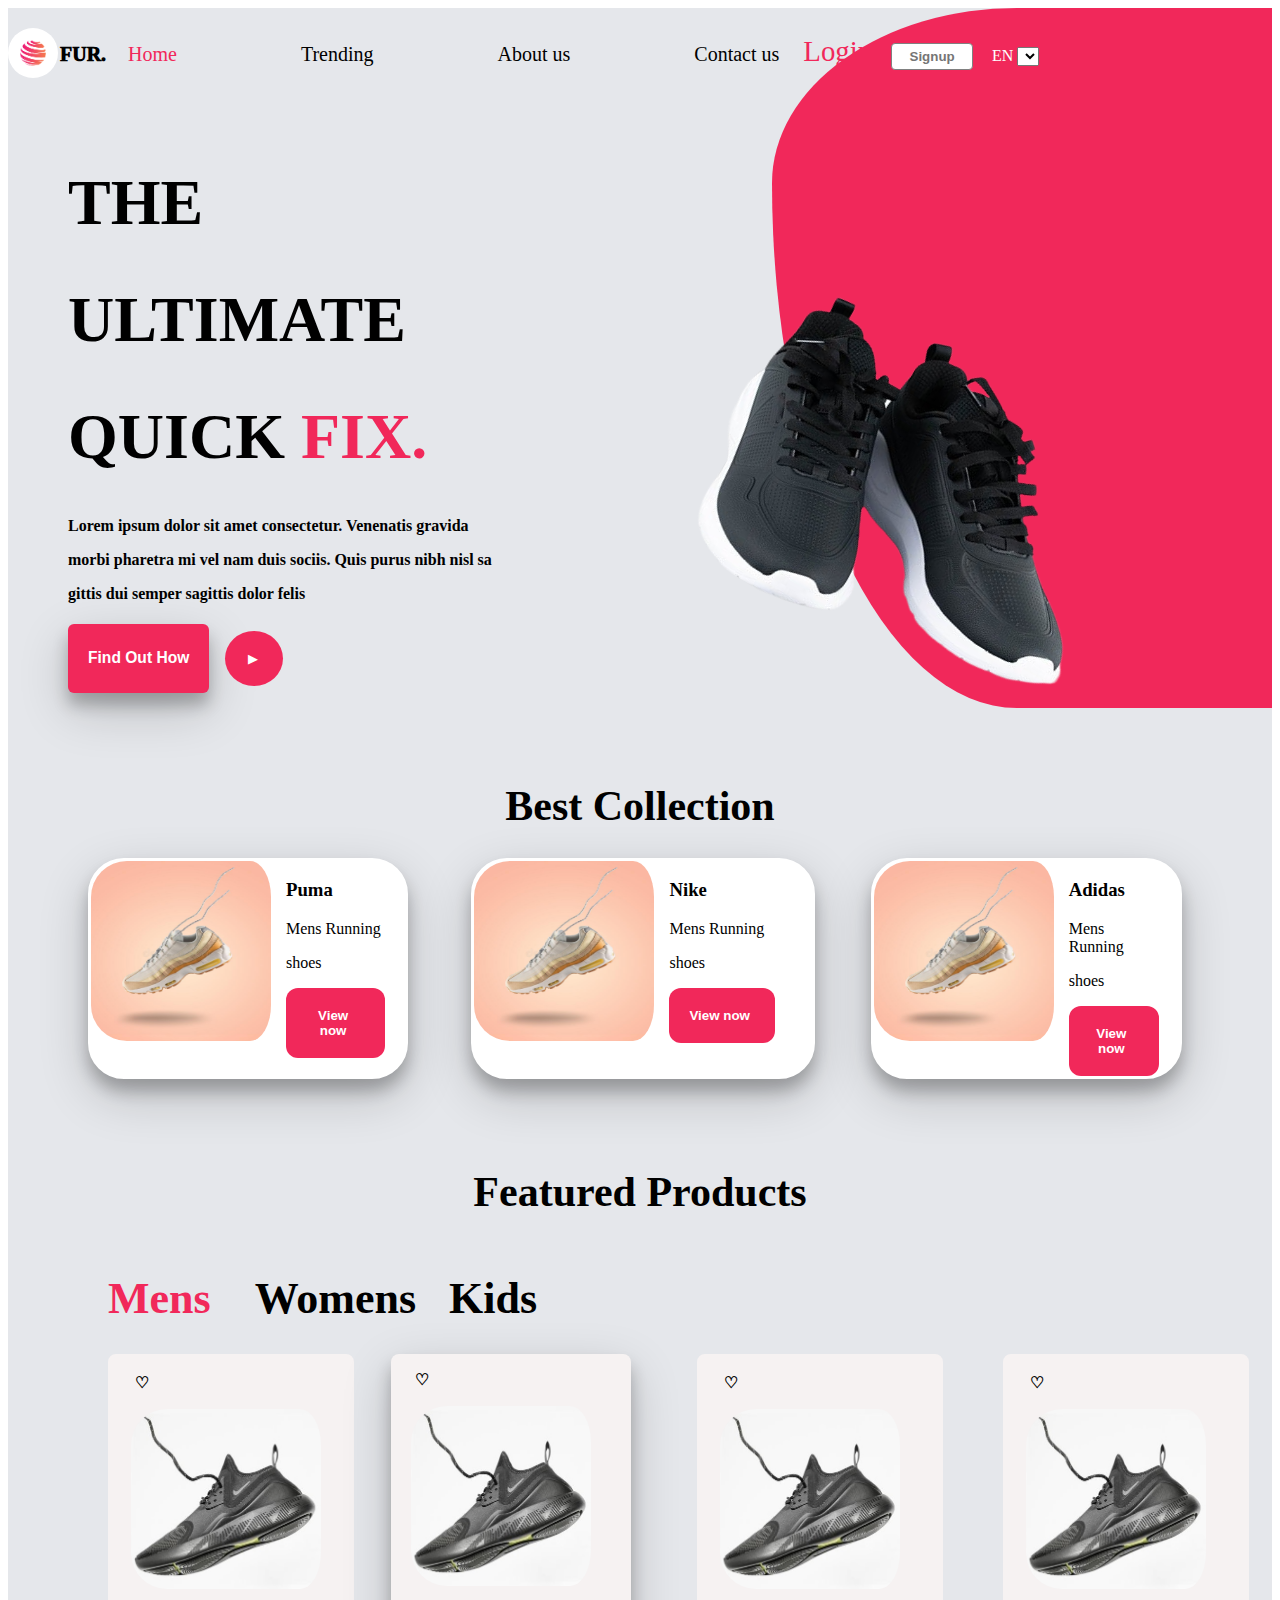
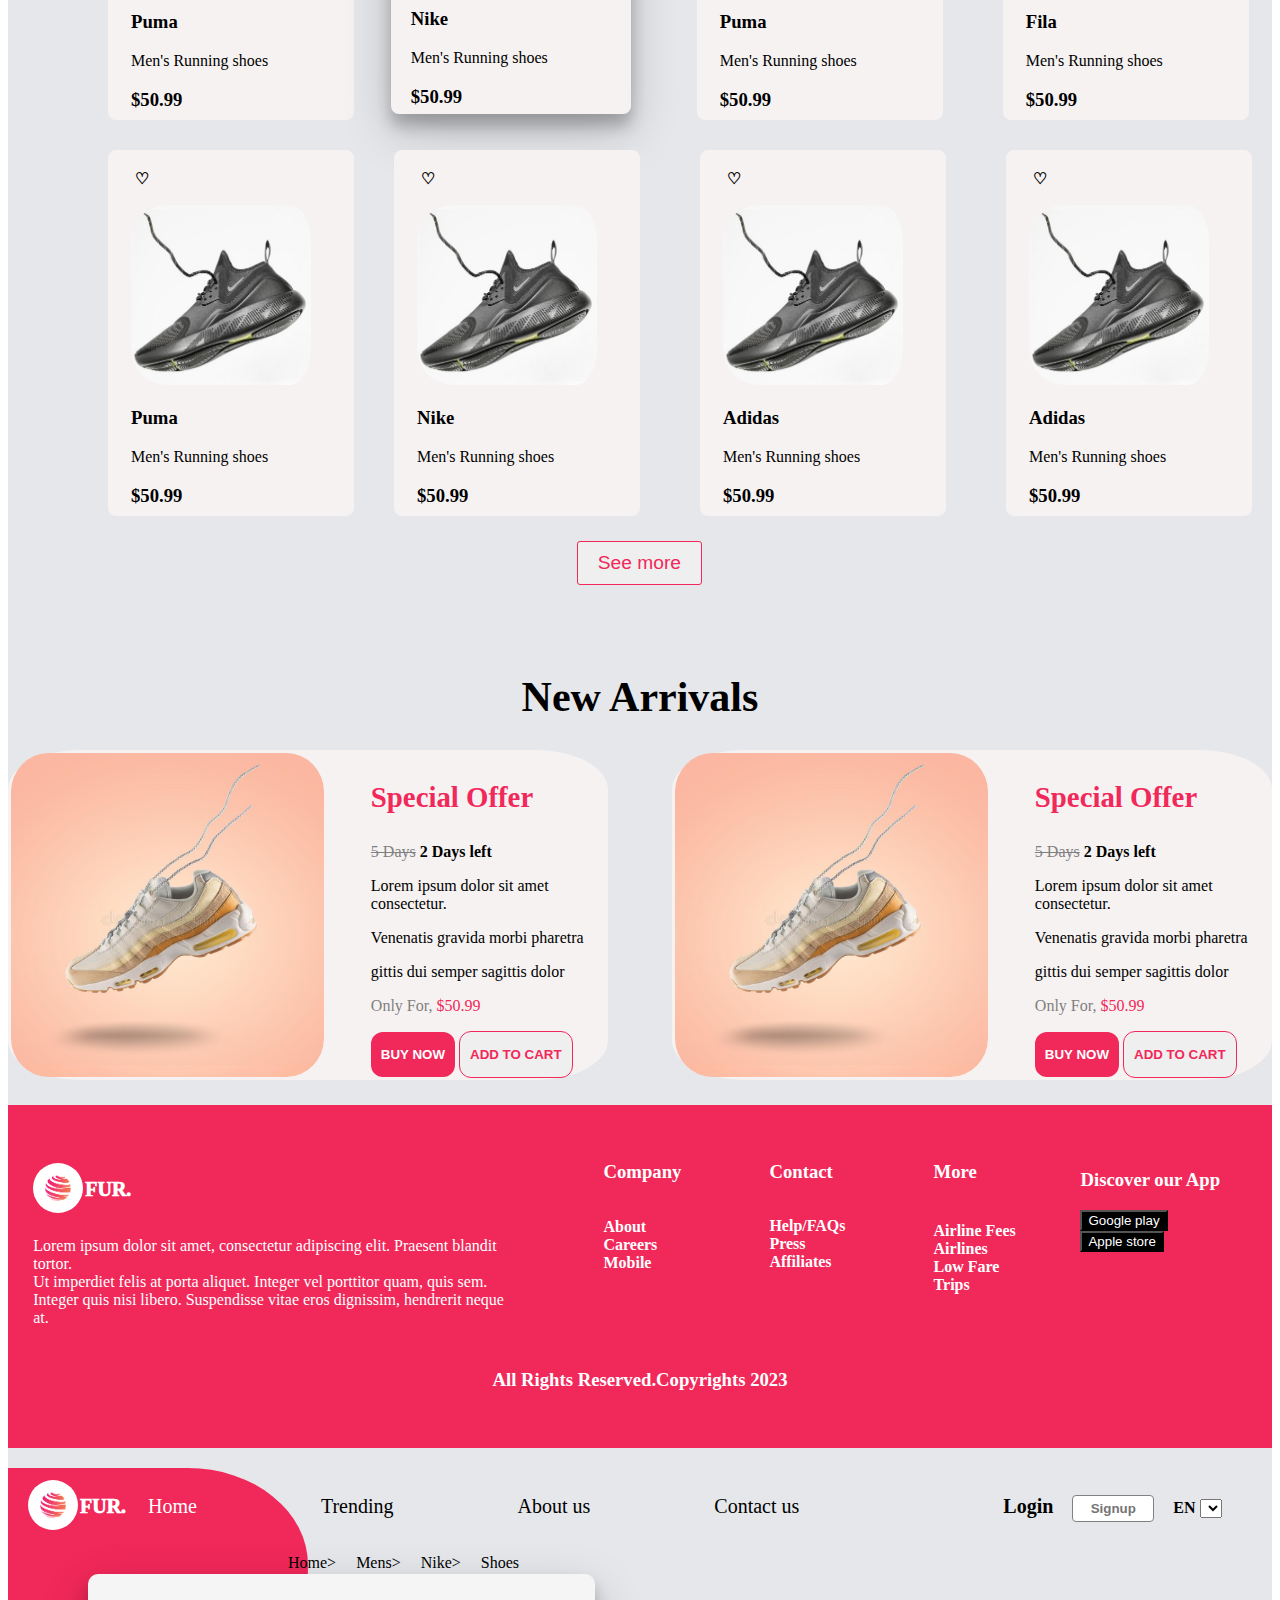
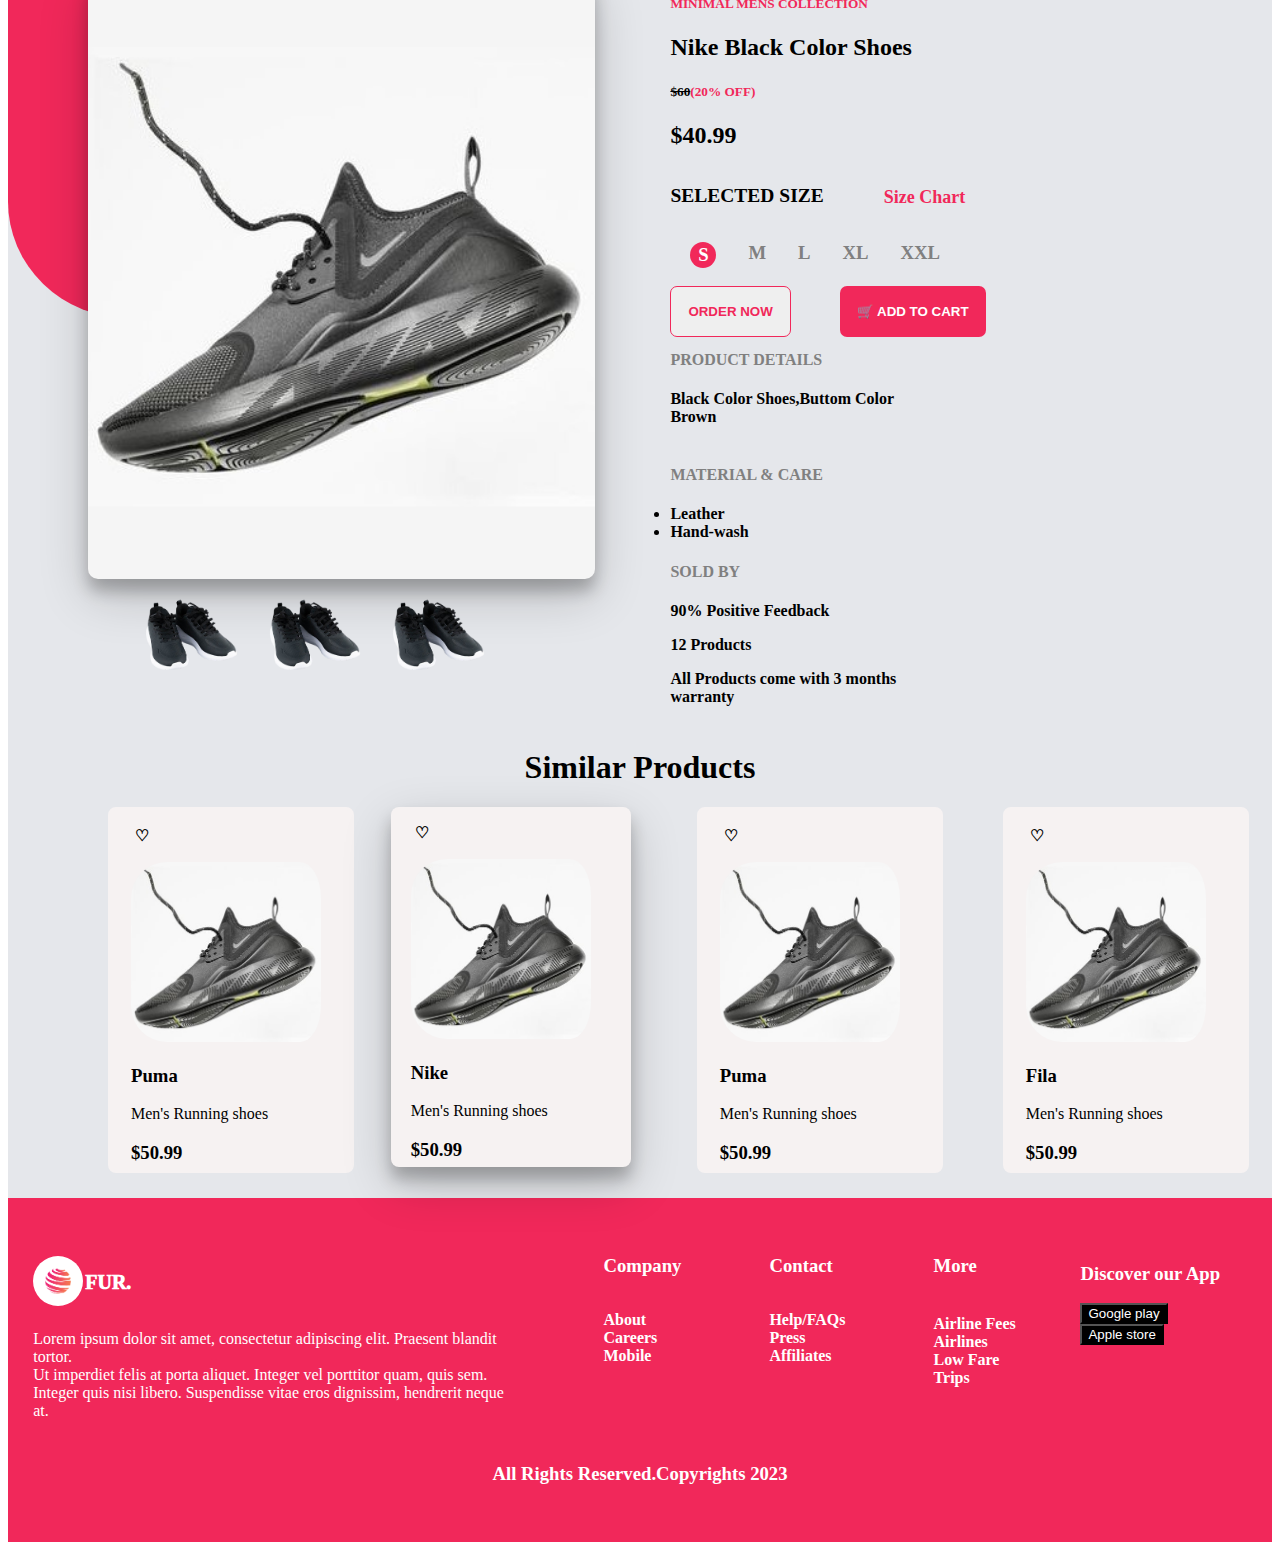
==== commit 5c78adb8: "added changes" ====
--- a/index.html
+++ b/index.html
@@ -7,8 +7,9 @@
     <title>Shoe-website</title>
     <link rel="stylesheet" href="style.css">
 </head>
-<body class="body">
-    
+<body>
+    <div class="body">
+    <!-- body div -->
     <div class="egg-like">
         <img src="./sportshoe1-removebg-preview.png" id="Sports">
     </div>
@@ -42,7 +43,7 @@
 </div>
     
     <!-- page 2 (best collection)-start -->
-    <!-- <div class="media2"> -->
+    
     <h1 id="collection">Best Collection</h1>
     <div class="Bigform">
         <div class="form1">
@@ -55,7 +56,7 @@
 
             <div class="form2">
                 <div class="shoe2"><img src="./images/colectionshoe1.jpg" id="shoe2"></div>
-                <div><h3 id="text1">Nike</h3>
+                <div id="shoe-2"><h3 id="text1">Nike</h3>
                 <p>Mens Running </p>
                 <p>shoes</p>
                 <button id="button-b">View now</button></div>
@@ -68,7 +69,7 @@
                 <button id="button-c">View now</button></div>
             </div>
     </div> 
-    <!-- </div> -->
+
     <!-- end -->
     <!-- page 3 (featured products) -->
     <h1 id="products">Featured Products</h1>
@@ -148,22 +149,24 @@
  <div class="fourth">
  <div class="block9">
     <div><img src="./images/colectionshoe1.jpg" id="image9"></div>
-    <div class="text-a"><h3 id="text2">Special Offer</h3>
-    <p><del>5 Days</del> <span id="text3">2 Days left</span></p>
+    <div class="text-a">
+        <h3 id="text2">Special Offer</h3>
+    <p><del id="text-2">5 Days</del> <span id="text3">2 Days left</span></p>
     <p>Lorem ipsum dolor sit amet consectetur.
          </p>Venenatis gravida morbi pharetra <p> 
         <p>gittis dui semper sagittis dolor</p>
-        <p>Only For,<span id="text4"> $50.99</span></p>
-        <button id="button3">BUY NOW</button> <button id="button5">ADD TO CART</button></div>
+        <p><span id="texts-2">Only For,</span><span id="text4"> $50.99</span></p>
+        <button id="button3">BUY NOW</button> <button id="button5">ADD TO CART</button>
+    </div>
  </div>
  <div class="block10">
     <div><img src="./images/colectionshoe1.jpg" id="image10"></div>
     <div class="text-b"><h3 id="text2">Special Offer</h3>
-    <p><del>5 Days</del> <span id="text3">2 Days left</span></p>
+    <p><del id="text-2">5 Days</del> <span id="text3">2 Days left</span></p>
     <p>Lorem ipsum dolor sit amet consectetur.
          </p>Venenatis gravida morbi pharetra <p> 
         <p>gittis dui semper sagittis dolor</p>
-        <p>Only For,<span id="text4"> $50.99</span></p>
+        <p><span id="texts-2">Only For,</span><span id="text4"> $50.99</span></p>
         <button id="button3">BUY NOW</button> <button id="button4">ADD TO CART</button></div>
  </div>
 </div>
@@ -209,8 +212,11 @@
 <h3 id="list2">All Rights Reserved.Copyrights 2023</h3>
 
   </div>
-
+  <!-- end body 1 -->
+<!-- </div> -->
   <!-- second page -->
+  <!-- body2 -->
+  <div class="body">
   <div id="second-color"></div>
   <div class="nav1">
     <div class="logos"><img src="./logo-2150297_640-removebg-preview.png" alt="logo" id="Logo">
@@ -359,6 +365,8 @@
 <h3 id="list2">All Rights Reserved.Copyrights 2023</h3>
 
   </div>
-
+  <!-- end body2 -->
+</div>
+    </div>
 </body>
 </html>--- a/style.css
+++ b/style.css
@@ -120,6 +120,7 @@
 }
 
 .form1{
+    margin-right: 5%;
     border: solid white;
     background-color: white;
     display: flex;
@@ -144,10 +145,9 @@
     border: solid white;
     background-color: white;
     display: flex;
-    padding-right: 20px;
-    border-radius: 36px;
-    padding-top: 0px;
-    padding-bottom: 0px;
+    width: 80%;
+    margin-left: 10%;
+    border-radius: 36px;
     text-align: left;
     box-shadow: 0 12px 16px 0 rgba(0,0,0,0.24),0 17px 50px 0 rgba(0,0,0,0.19);
 }
@@ -170,6 +170,7 @@
     padding-bottom: 0px;
     text-align: left;
     margin-right: 90px;
+    margin-left: 20px;
     box-shadow: 0 12px 16px 0 rgba(0,0,0,0.24),0 17px 50px 0 rgba(0,0,0,0.19);
 }
 #button-c{
@@ -194,8 +195,11 @@
 #shoe2{
     width: 180px;
     height: 180px;
-    padding-right: 15px;
-    border-radius: 36px;
+    padding-right:15px;
+    border-radius: 36px;
+}
+#shoe-2{
+    padding-right: 0px;
 }
 #shoe3{
     width: 180px;
@@ -222,9 +226,10 @@
     display: inline-flex;
 }
 #image1{
-    width: 180px;
-    height: 180px;
-    padding-right: 15px;
+    width: 190px;
+    height: 180px;
+    padding-right: 15px;
+    margin-right: 0%;
     border-radius: 36px;
 }
 #icon1{
@@ -256,17 +261,96 @@
 }
 
 .block2{
-    border: solid rgb(246, 242, 242);
+    /* border: solid rgb(246, 242, 242); */
     background-color: rgb(246, 242, 242);
     padding-left: 20px;
     border-radius: 8px;
     width: 220px;
     height: 360px;
     box-shadow: 0 12px 16px 0 rgba(0,0,0,0.24),0 17px 50px 0 rgba(0,0,0,0.19);
-    margin-left: 40px;
-    /* margin-right: 80px; */
+    margin-left: 12%;
 }
 .block3{
+    border: solid rgb(246, 242, 242);
+    background-color: rgb(246, 242, 242);
+    padding-left: 20px;
+    border-radius: 8px;
+    width: 220px;
+    height: 360px;
+    margin-left:12%;
+
+}
+#icon3{
+    width: 22px;
+    height: 20px;
+    margin-left: 2%;
+    font-weight: 800;
+}
+#image3{
+    width: 180px;
+    height: 180px;
+    padding-right: 15px;
+    border-radius: 36px;
+}
+.block4{
+    border: solid rgb(246, 242, 242);
+    background-color: rgb(246, 242, 242);
+    padding-left: 20px;
+    border-radius: 8px;
+    width: 220px;
+    height: 360px;
+   margin-left: 12%;
+}
+#icon4{
+    width: 22px;
+    height: 20px;
+    margin-left: 2%;
+    font-weight: 800;
+}
+#image4{
+    width: 180px;
+    height: 180px;
+    padding-right: 15px;
+    border-radius: 36px;
+}
+.Eight-shoes2{
+    display: inline-flex;
+    margin-top: 30px;
+}
+#image5{
+    width: 180px;
+    height: 180px;
+    padding-right: 15px;
+    border-radius: 36px;
+}
+#icon5{
+    width: 22px;
+    height: 20px;
+    margin-left: 2%;
+    font-weight: 800;
+}
+.block5{
+    border: solid rgb(246, 242, 242);
+    background-color: rgb(246, 242, 242);
+    padding-left: 20px;
+    border-radius: 8px;
+    width: 220px;
+    height: 360px;
+    margin-left: 100px;
+}
+#image6{
+    width: 180px;
+    height: 180px;
+    padding-right: 15px;
+    border-radius: 36px;
+}
+#icon6{
+    width: 22px;
+    height: 20px;
+    margin-left: 2%;
+    font-weight: 800;
+}
+.block6{
     border: solid rgb(246, 242, 242);
     background-color: rgb(246, 242, 242);
     padding-left: 20px;
@@ -275,19 +359,7 @@
     height: 360px;
     margin-left: 40px;
 }
-#icon3{
-    width: 22px;
-    height: 20px;
-    margin-left: 2%;
-    font-weight: 800;
-}
-#image3{
-    width: 180px;
-    height: 180px;
-    padding-right: 15px;
-    border-radius: 36px;
-}
-.block4{
+.block7{
     border: solid rgb(246, 242, 242);
     background-color: rgb(246, 242, 242);
     padding-left: 20px;
@@ -296,56 +368,19 @@
     height: 360px;
     margin-left: 40px;
 }
-#icon4{
+#icon7{
     width: 22px;
     height: 20px;
     margin-left: 2%;
     font-weight: 800;
 }
-#image4{
-    width: 180px;
-    height: 180px;
-    padding-right: 15px;
-    border-radius: 36px;
-}
-.Eight-shoes2{
-    display: inline-flex;
-    margin-top: 30px;
-}
-#image5{
-    width: 180px;
-    height: 180px;
-    padding-right: 15px;
-    border-radius: 36px;
-}
-#icon5{
-    width: 22px;
-    height: 20px;
-    margin-left: 2%;
-    font-weight: 800;
-}
-.block5{
-    border: solid rgb(246, 242, 242);
-    background-color: rgb(246, 242, 242);
-    padding-left: 20px;
-    border-radius: 8px;
-    width: 220px;
-    height: 360px;
-    margin-left: 100px;
-}
-#image6{
-    width: 180px;
-    height: 180px;
-    padding-right: 15px;
-    border-radius: 36px;
-}
-#icon6{
-    width: 22px;
-    height: 20px;
-    margin-left: 2%;
-    font-weight: 800;
-}
-.block6{
+#image7{
+    width: 180px;
+    height: 180px;
+    padding-right: 15px;
+    border-radius: 36px;
+}
+.block8{
     border: solid rgb(246, 242, 242);
     background-color: rgb(246, 242, 242);
     padding-left: 20px;
@@ -354,36 +389,6 @@
     height: 360px;
     margin-left: 40px;
 }
-.block7{
-    border: solid rgb(246, 242, 242);
-    background-color: rgb(246, 242, 242);
-    padding-left: 20px;
-    border-radius: 8px;
-    width: 220px;
-    height: 360px;
-    margin-left: 40px;
-}
-#icon7{
-    width: 22px;
-    height: 20px;
-    margin-left: 2%;
-    font-weight: 800;
-}
-#image7{
-    width: 180px;
-    height: 180px;
-    padding-right: 15px;
-    border-radius: 36px;
-}
-.block8{
-    border: solid rgb(246, 242, 242);
-    background-color: rgb(246, 242, 242);
-    padding-left: 20px;
-    border-radius: 8px;
-    width: 220px;
-    height: 360px;
-    margin-left: 40px;
-}
 #icon8{
     width: 22px;
     height: 20px;
@@ -431,7 +436,7 @@
     background-color: rgb(241, 40, 90);
     /* display: flex; */
     color: white;
-    margin: 5% 0 ;
+    margin-top: 2%;
     padding: 3% 2% ;
 }
 .footer-a{
@@ -443,10 +448,8 @@
 }
 .fourth{
     display: flex;
-    gap: 10em;
-    /* border: solid; */
+    gap: 4em;
     height: 330px;
-    /* width: 4600px; */
 }
 .block9{
     display: flex;
@@ -463,6 +466,18 @@
     border-radius: 12%;
     /* margin-right: 66px; */
 
+}
+#texts-2{
+    color: grey;
+}
+#text-2{
+    color: grey;
+}
+#text2{
+    color: rgb(241, 40, 90);
+    font-size: 180%;
+    margin-left: 0%;
+    /* text-align: center; */
 }
 .text-b{
     margin-left: 20%;
@@ -683,4 +698,59 @@
 }
 #text-d{
     text-align: center;
-}+}
+
+/* media queries */
+.Bigform{
+    display: grid;
+    grid-template-columns: repeat(3,1fr);
+}
+@media only screen and (max-width:1004px){
+    .form1{
+        grid-template-columns: repeat(1,1fr);
+    }
+    .form2{
+        grid-template-columns: repeat(1,1fr);
+    }
+    .form3{
+        grid-template-columns: repeat(1,1fr);
+    }
+}
+.Eight-shoes1{
+    display: grid;
+    grid-template-columns: repeat(4,1fr);
+}
+@media only screen and(max-width:1388px){
+    .block1{
+grid-template-columns: repeat(1,1fr);
+    }
+    .block2{
+        grid-template-columns: repeat(1,1fr);
+            }
+            .block3{
+                grid-template-columns: repeat(1,1fr);
+                    }
+                    .block4{
+                        grid-template-columns: repeat(1,1fr);
+                        margin-left: -20%;
+                            }
+}
+
+.Eight-shoes2{
+    display: grid;
+    grid-template-columns: repeat(4,1fr);
+}
+@media only screen and(max-width:1388px){
+    .block5{
+grid-template-columns: repeat(1,1fr);
+    }
+    .block6{
+        grid-template-columns: repeat(1,1fr);
+            }
+            .block7{
+                grid-template-columns: repeat(1,1fr);
+                    }
+                    .block8{
+                        grid-template-columns: repeat(1,1fr);
+                            }
+}
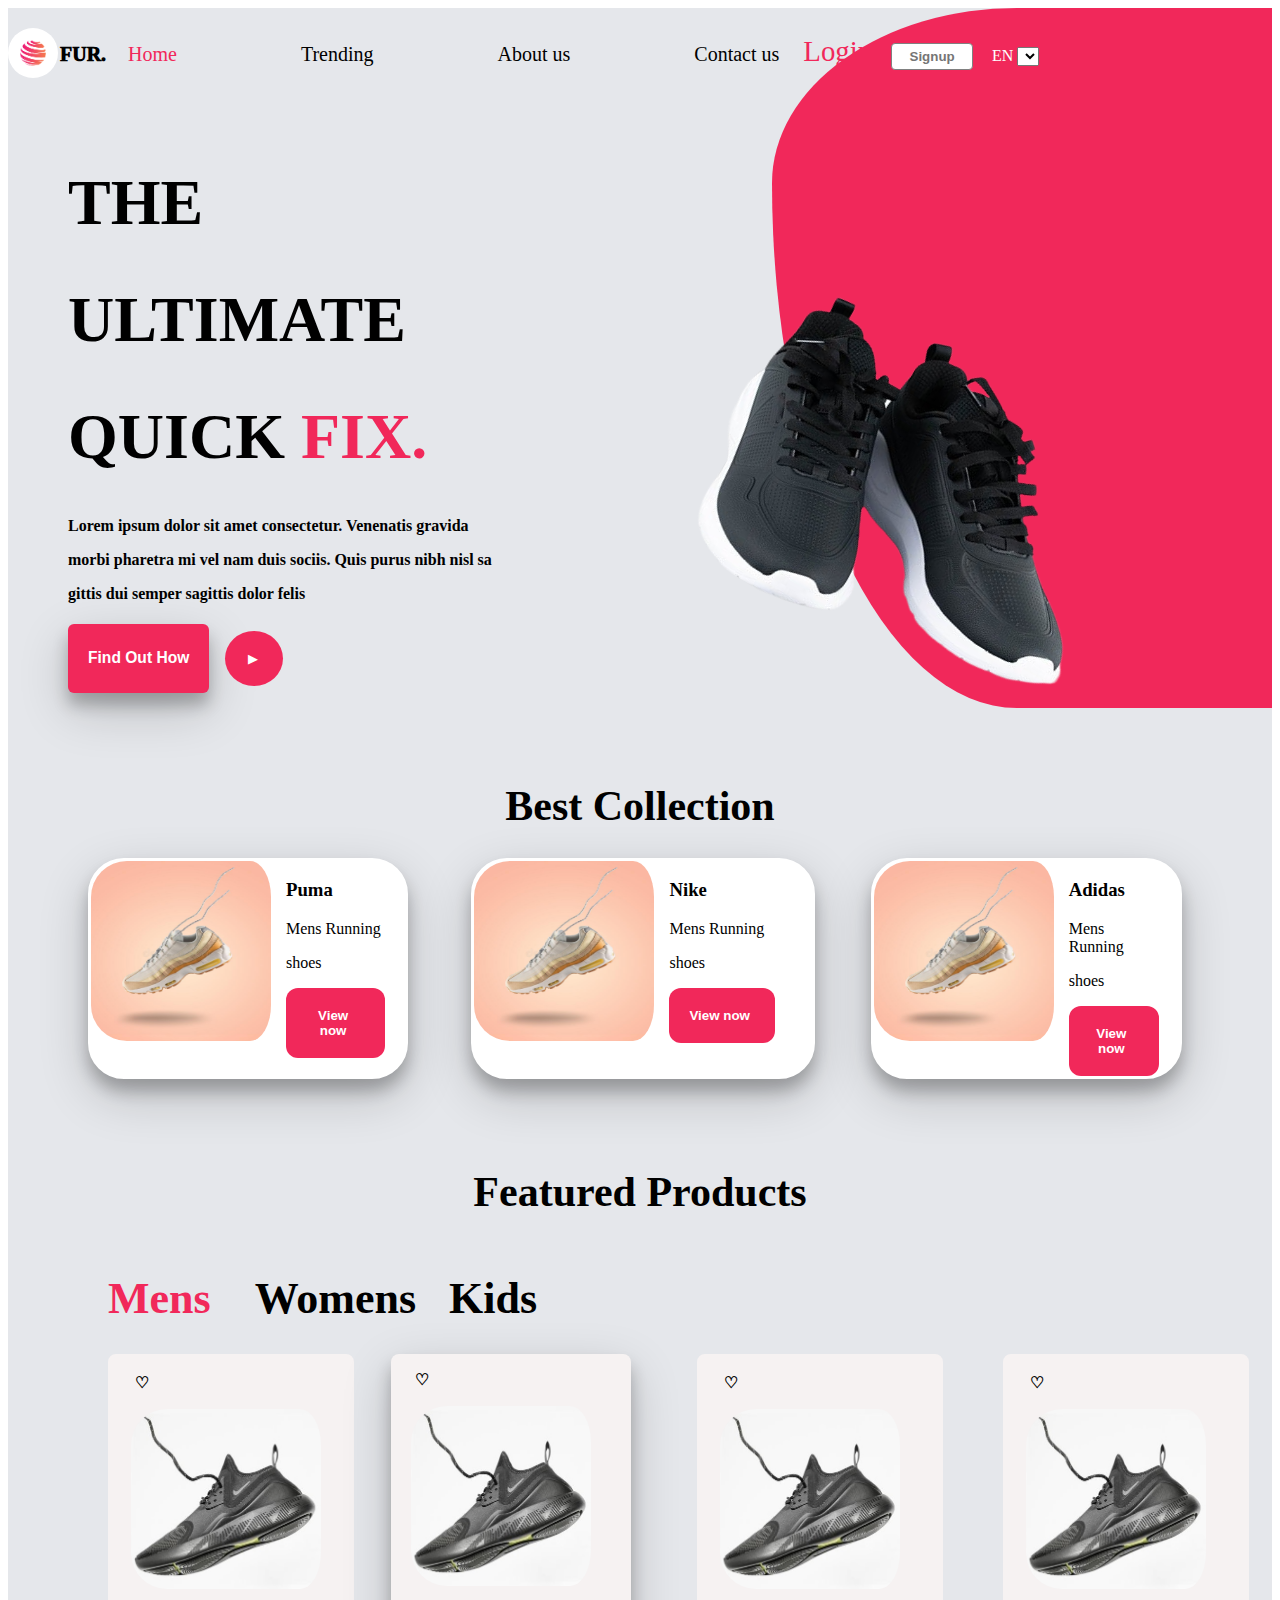
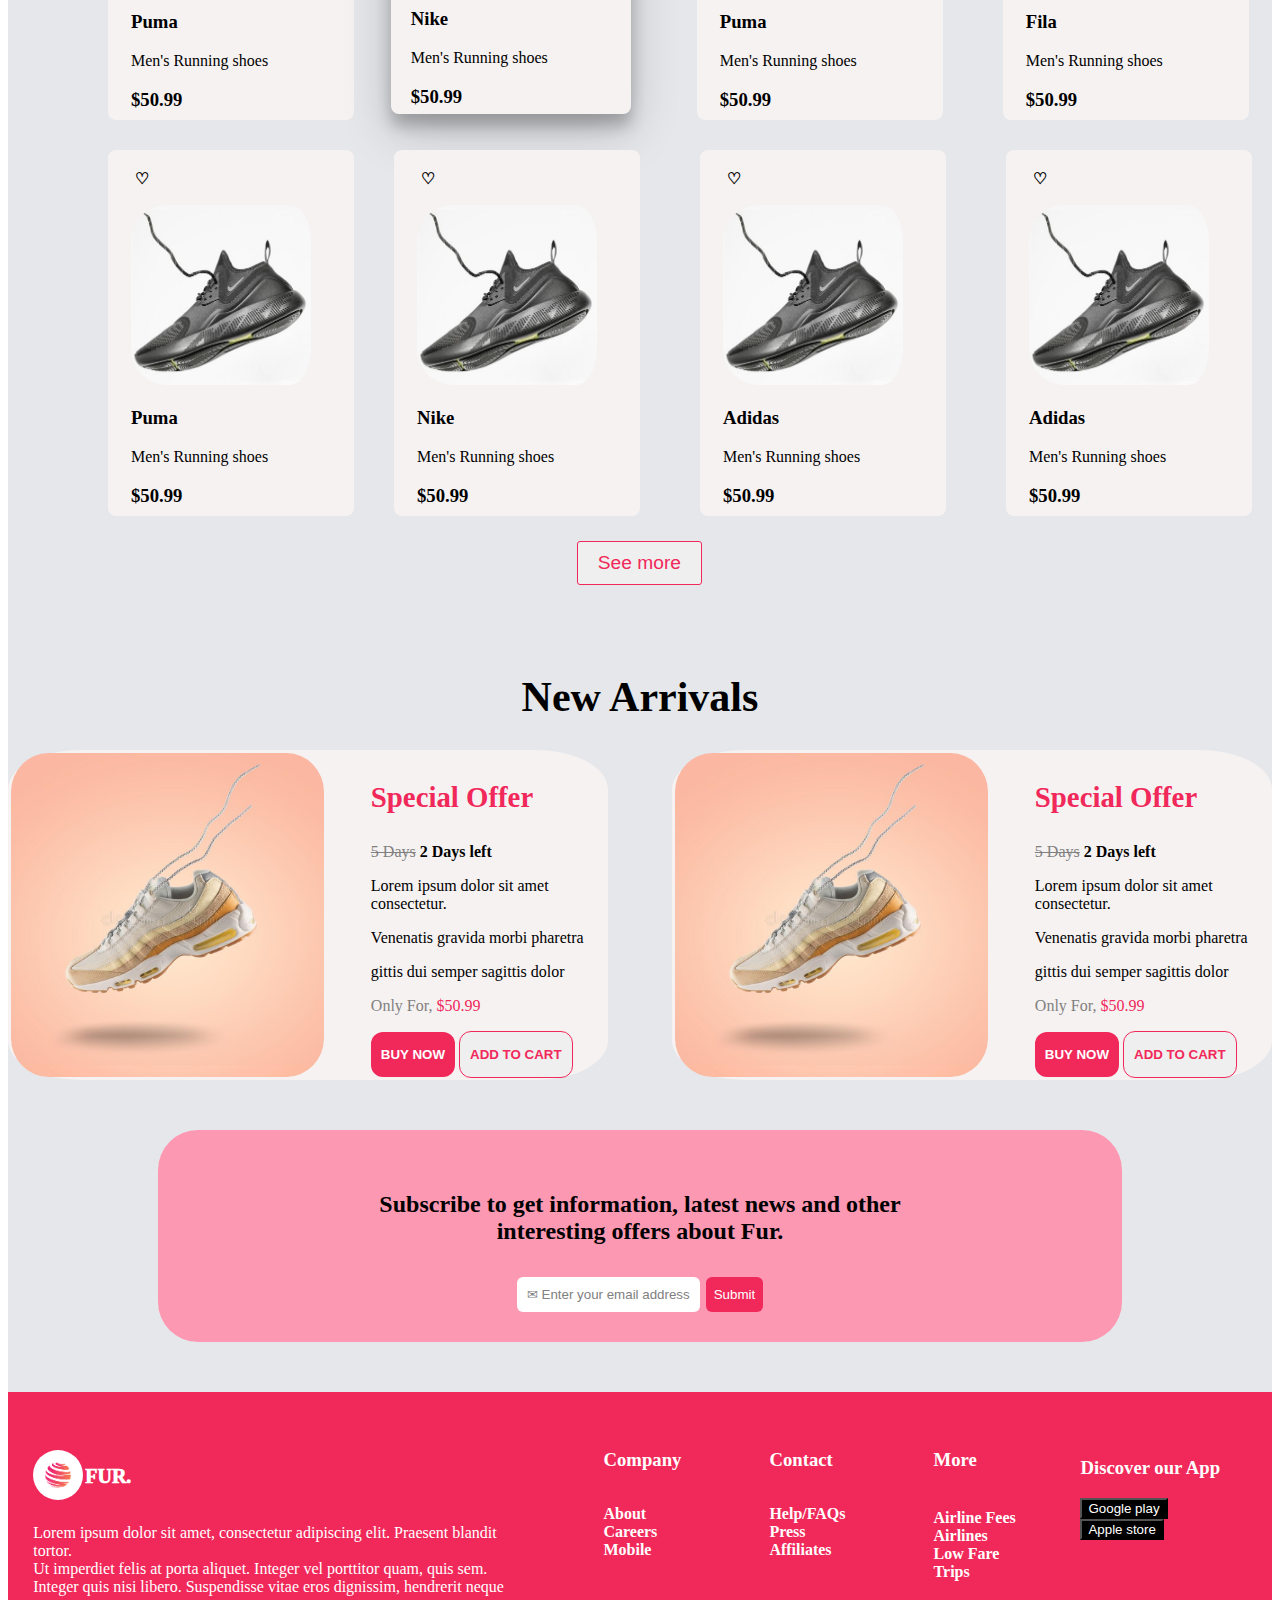
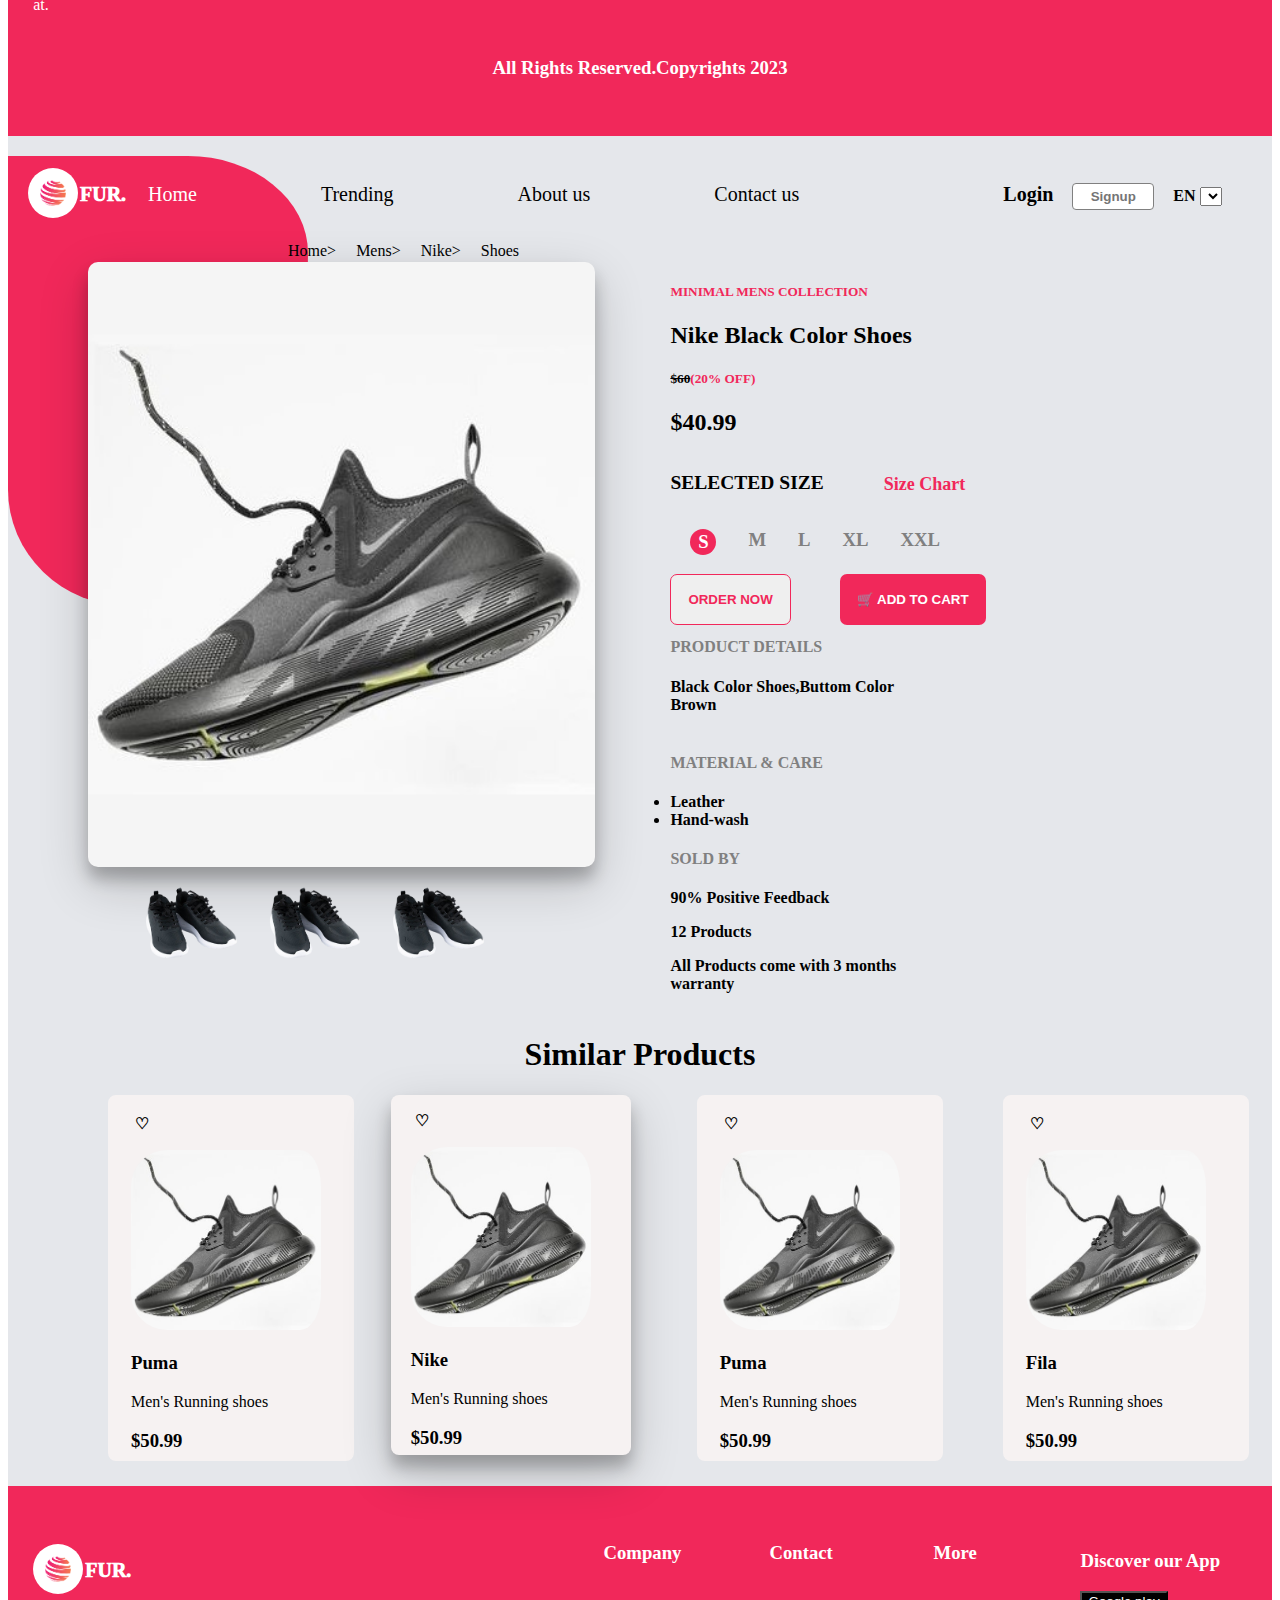
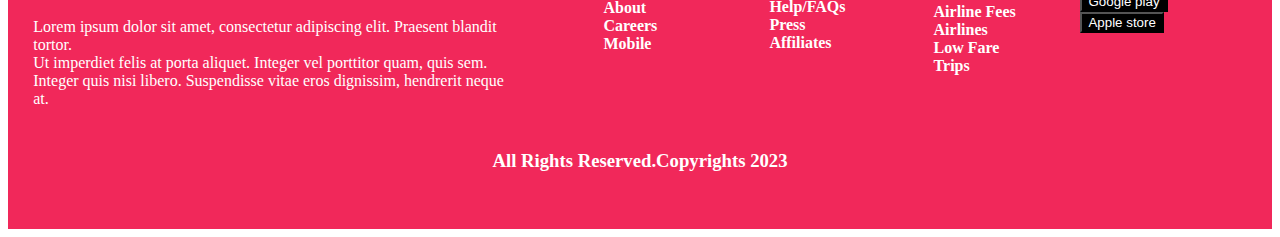
==== commit 12e7535d: "added changes" ====
--- a/index.html
+++ b/index.html
@@ -170,6 +170,13 @@
         <button id="button3">BUY NOW</button> <button id="button4">ADD TO CART</button></div>
  </div>
 </div>
+
+<!-- fifth -->
+<div class="fifth">
+    <h4>Subscribe to get information, latest news and other<br>
+        interesting offers about Fur.</h4>
+        <button id="button-1">&#9993; Enter your email address</button >&nbsp;<button id="button-2">Submit</button>
+</div>
  <!-- last footer -->
  <div class="footer">
     <div class="footer-a">
@@ -217,6 +224,7 @@
   <!-- second page -->
   <!-- body2 -->
   <div class="body">
+    
   <div id="second-color"></div>
   <div class="nav1">
     <div class="logos"><img src="./logo-2150297_640-removebg-preview.png" alt="logo" id="Logo">
--- a/style.css
+++ b/style.css
@@ -38,8 +38,6 @@
     padding: 0px 0px 0 20px;
     font-size: 20px;
     font-weight: 520;
-    position: relative;
-    /* margin: -5px; */
     margin-left: 100px;
 }
 .navbar{
@@ -431,6 +429,20 @@
     color: white;
     font-weight: 900; 
 }
+#button-1{
+    padding: 10px;
+    background-color: white;
+    border-style: none;
+    color: grey;
+    border-radius: 6px;
+}
+#button-2{
+    background-color: rgb(241, 40, 90);
+    color: white;
+    border-style: none;
+    padding: 10px 8px;
+    border-radius: 6px;
+}
 /* //last footer */
 .footer{
     background-color: rgb(241, 40, 90);
@@ -510,6 +522,15 @@
     border: 1px solid rgb(241, 40, 90);
     color: rgb(241, 40, 90);
     font-weight: 900;
+}
+.fifth{
+    background-color: rgb(253, 152, 178);
+    color: black;
+    text-align: center;
+    margin: 50px 150px;
+    padding: 30px;
+    border-radius: 40px;
+    font-size: x-large;
 }
 .First ul li{
     color: white;
@@ -705,7 +726,7 @@
     display: grid;
     grid-template-columns: repeat(3,1fr);
 }
-@media only screen and (max-width:1004px){
+@media only screen and (max-width:1388px){
     .form1{
         grid-template-columns: repeat(1,1fr);
     }
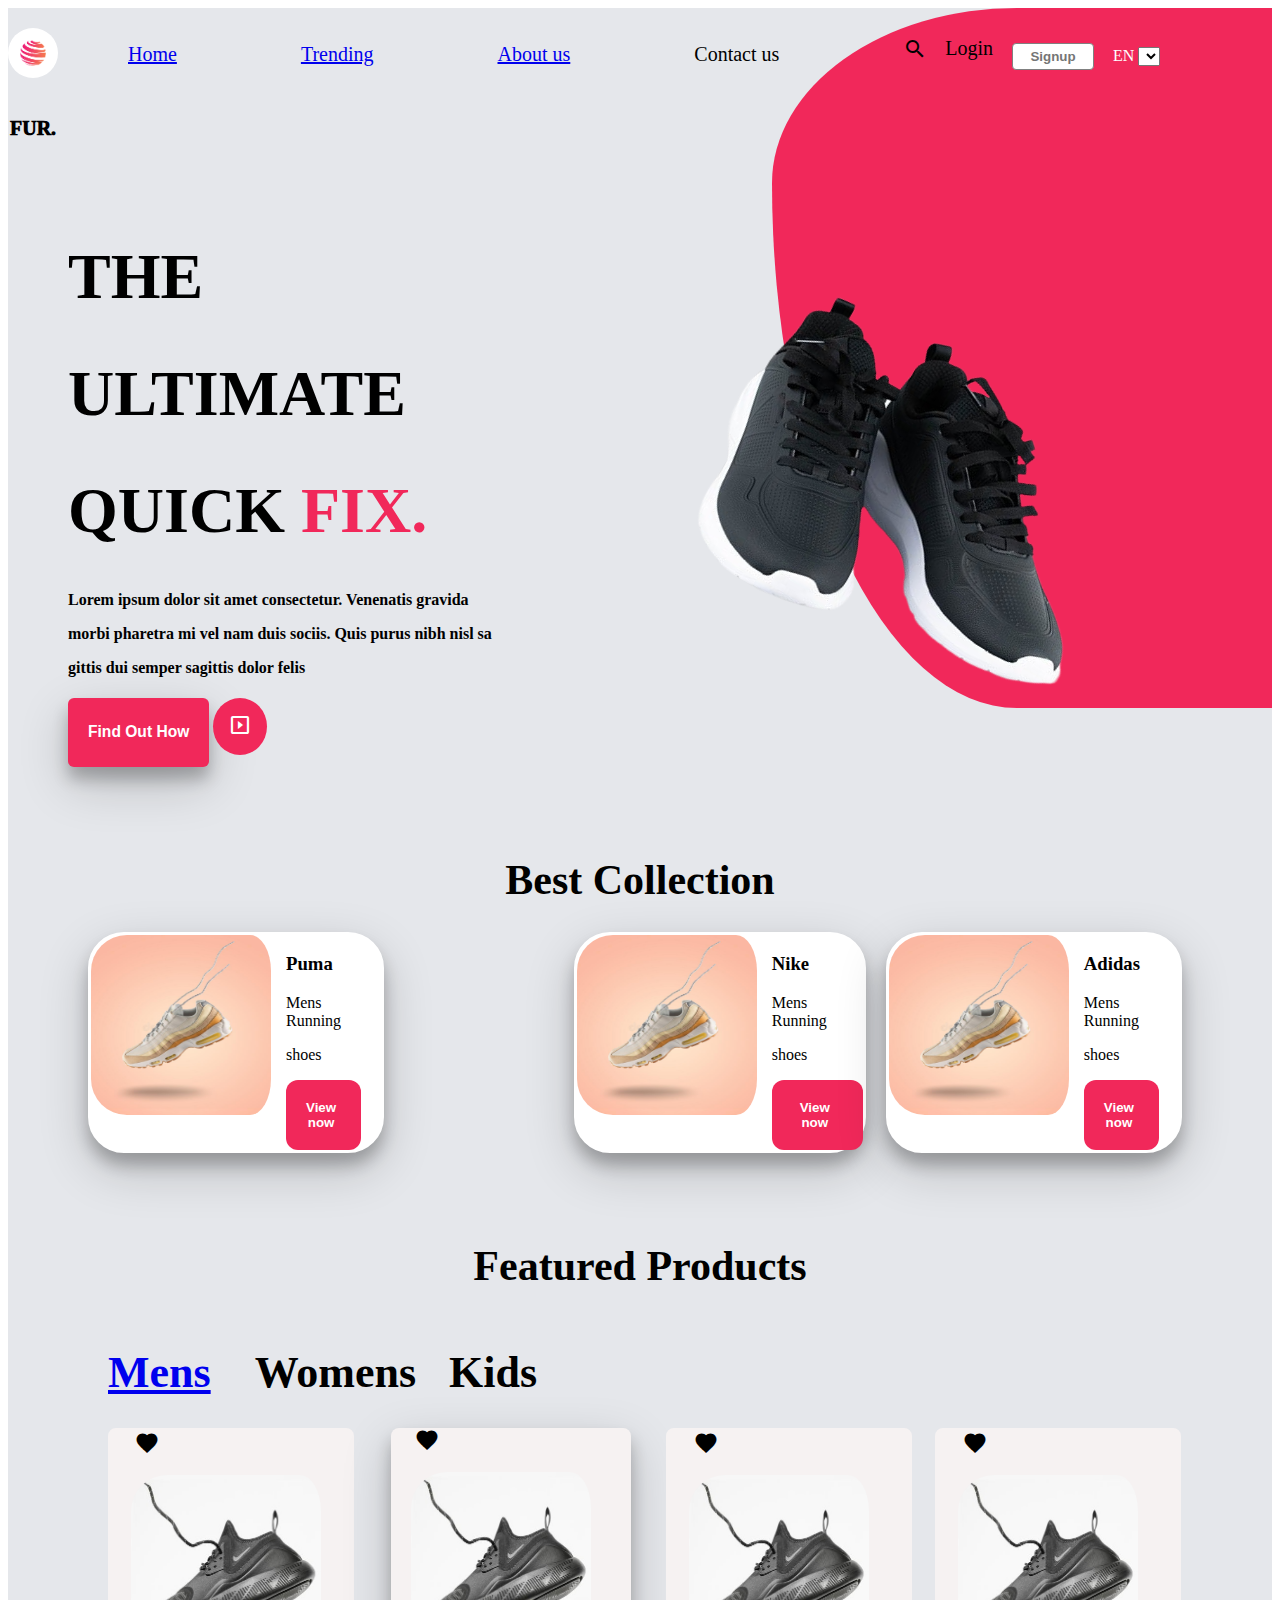
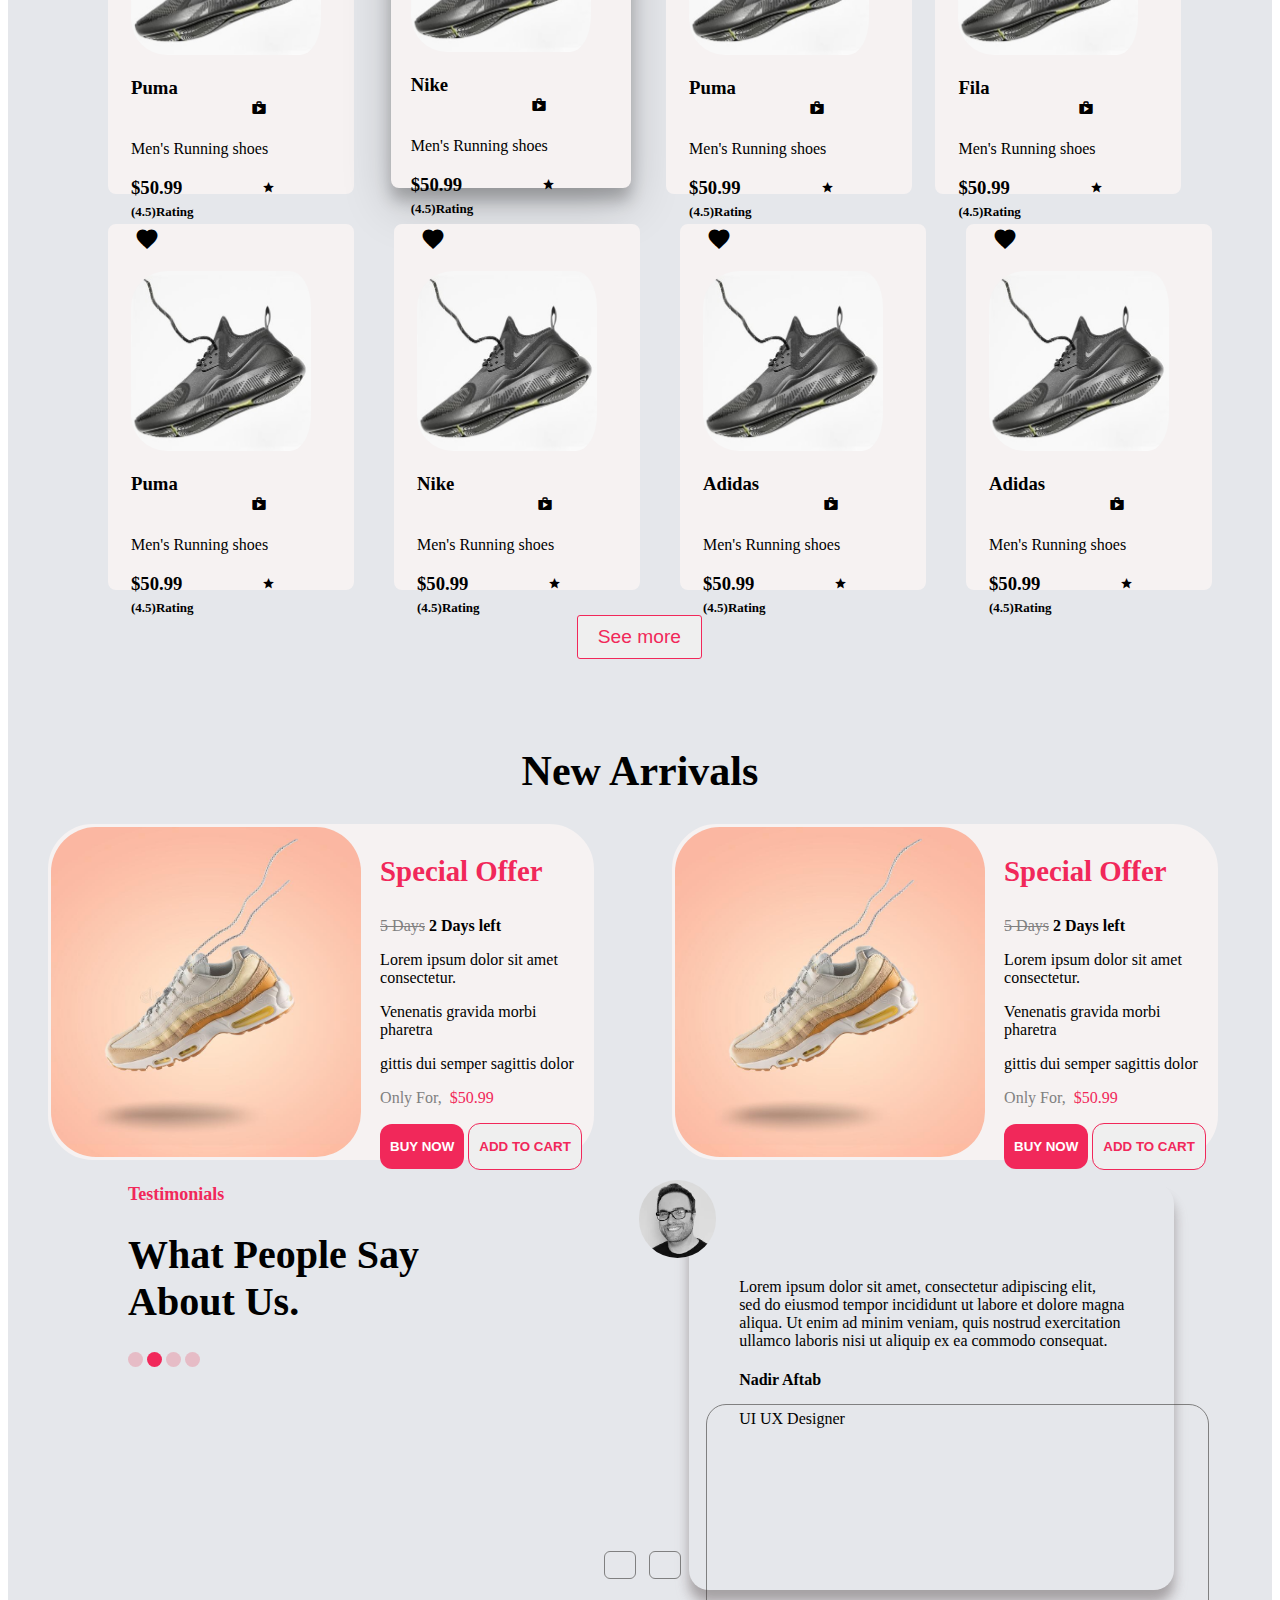
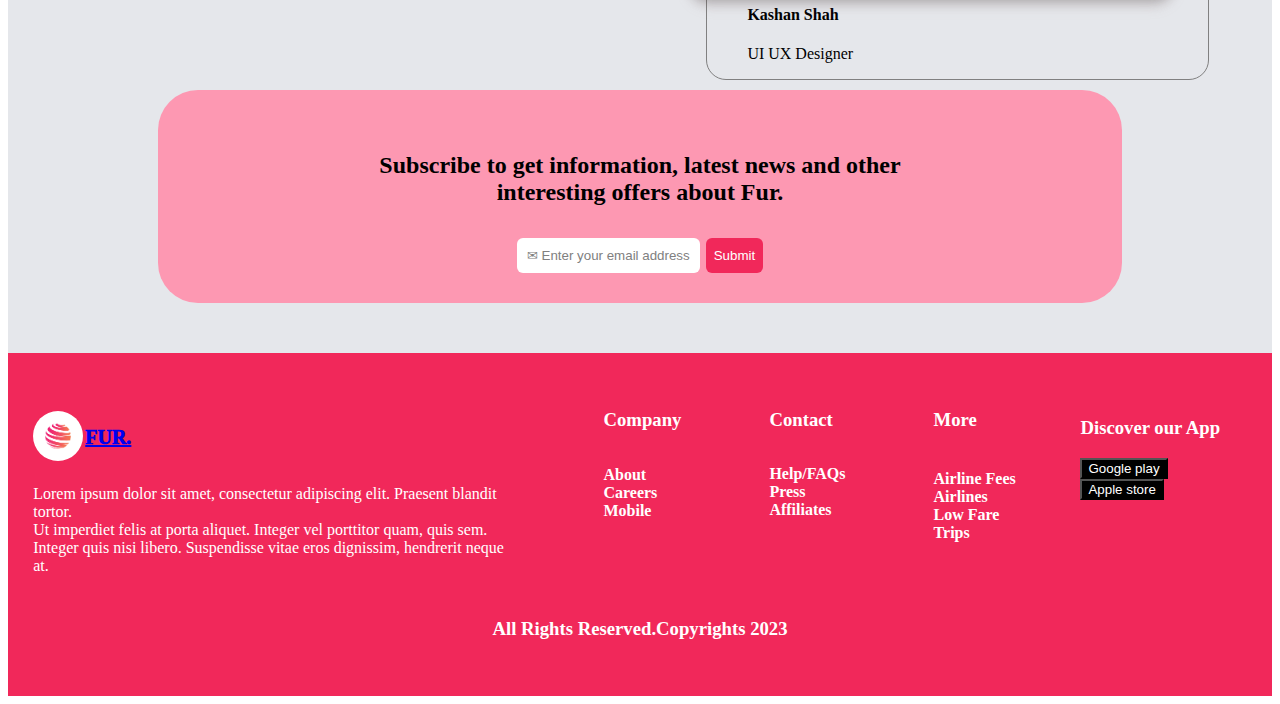
==== commit 511a3435: "Used media queries" ====
--- a/index.html
+++ b/index.html
@@ -6,6 +6,9 @@
     <meta name="viewport" content="width=device-width, initial-scale=1.0">
     <title>Shoe-website</title>
     <link rel="stylesheet" href="style.css">
+    <link rel="stylesheet" href="/query.css">
+    <link rel="stylesheet" href="https://fonts.googleapis.com/icon?family=Material+Icons">
+    
 </head>
 <body>
     <div class="body">
@@ -14,14 +17,14 @@
         <img src="./sportshoe1-removebg-preview.png" id="Sports">
     </div>
     <div class="nav">
-            <img src="./logo-2150297_640-removebg-preview.png" alt="logo" id="Logo">
-            <p class="Logotxt">FUR.</p>
-            <ul class="navbar">
-           <li id="Home">Home</li>
-           <li>Trending</li>
-           <li>About us</li>
-            <li>Contact us</li>            
-           <li id="text2">Login</li>
+           <div class="logofur"><img src="./logo-2150297_640-removebg-preview.png" alt="logo" id="Logo">
+            <p class="Logotxt">FUR.</p></div> 
+    <ul class="navbar">
+           <li id="Home"><a href=index.html>Home</a></li>
+           <li><a href = "shoes.html">Trending</a></li>
+           <li id="about"><a href = "about-us.html">About us</a></li>
+            <li id="contact">Contact us</li>            
+           <li id="login"><i class="material-icons" id="search">search</i>Login</li>
            <input type="text" id="Signup" placeholder="Signup">
            <label for="language" id="language">EN</label>
            <select name="language" id="lang" ></select>
@@ -37,9 +40,10 @@
         <p><span>gittis dui semper sagittis dolor felis</span></p></h4>
     </div>
     <div id="button">
-        <button class="button"><h3>Find Out How</h3></button> <span id="button1"><button class="button1">&#9654;</button></span>
-    </div>
-    <!-- <img src="./sportshoe1-removebg-preview.png" id="Sports"> -->
+        <button class="button"><h3>Find Out How</h3></button> 
+        <span id="button1"><i class="material-icons" id="icons5">slideshow</i></span>
+    </div>
+    
 </div>
     
     <!-- page 2 (best collection)-start -->
@@ -48,7 +52,7 @@
     <div class="Bigform">
         <div class="form1">
             <div class="shoe1"><img src="./images/colectionshoe1.jpg" id="shoe1"></div>
-                <div><h3 id="text1">Puma</h3>
+                <div class="Text1"><h3 id="text1">Puma</h3>
                 <p>Mens Running </p>
                 <p>shoes</p>
                 <button id="button-a">View now</button></div>
@@ -63,7 +67,7 @@
             </div>
             <div class="form3">
                 <div class="shoe3"><img src="./images/colectionshoe1.jpg" id="shoe3"></div>
-                <div><h3 id="text1">Adidas</h3>
+                <div class="Text1"><h3 id="text1">Adidas</h3>
                 <p>Mens Running </p>
                 <p>shoes</p>
                 <button id="button-c">View now</button></div>
@@ -73,74 +77,74 @@
     <!-- end -->
     <!-- page 3 (featured products) -->
     <h1 id="products">Featured Products</h1>
-    <div class="subtitle"><h1 id="mens">Mens</h1>
+    <div class="subtitle"><h1 id="mens"><a href="/shoes.html">Mens</a></h1>
         <h1>Womens &nbsp; Kids</h1>
     </div>
         <div class="Eight-shoes1">
             <div class="block1">
-                <p id="icon1">&#9825;</p>
+                <i class="material-icons" id="icon3">favorite</i>
                 <p><img src="./images/shoe3.jpg" id="image1"></p>
-               <div><h3>Puma</h3>
-                <p>Men's Running shoes</p>
-                <h3>$50.99</h3></div> 
+               <div><h3>Puma<i class="material-icons" id="icons7">shopping_bag</i></h3>
+                <p>Men's Running shoes</p>
+                <h3>$50.99<i class="material-icons" id="icons6">star_rate</i><span id="rating">(4.5)Rating</span></h3></div> 
             </div>
 
             <div class="block2">
-                <p id="icon2">&#9825;</p>
+                <i class="material-icons" id="icon3">favorite</i>
                 <p><img src="./images/shoe3.jpg" id="image2"></p>
-               <div><h3>Nike</h3>
-                <p>Men's Running shoes</p>
-                <h3>$50.99</h3></div> 
+               <div><h3>Nike<i class="material-icons" id="icons7">shopping_bag</i></h3>
+                <p>Men's Running shoes</p>
+                <h3>$50.99<i class="material-icons" id="icons6">star_rate</i><span id="rating">(4.5)Rating</span></h3></div> 
             </div>
 
             <div class="block3">
-                <p id="icon3">&#9825;</p>
+                <i class="material-icons" id="icon3">favorite</i>
                 <p><img src="./images/shoe3.jpg" id="image3"></p>
-               <div><h3>Puma</h3>
-                <p>Men's Running shoes</p>
-                <h3>$50.99</h3></div> 
+               <div><h3>Puma<i class="material-icons" id="icons7">shopping_bag</i></h3>
+                <p>Men's Running shoes</p>
+                <h3>$50.99<i class="material-icons" id="icons6">star_rate</i><span id="rating">(4.5)Rating</span></h3></div> 
             </div>
 
             <div class="block4">
-                <p id="icon4">&#9825;</p>
+                <i class="material-icons" id="icon3">favorite</i>
                 <p><img src="./images/shoe3.jpg" id="image4"></p>
-               <div><h3>Fila</h3>
-                <p>Men's Running shoes</p>
-                <h3>$50.99</h3></div> 
+               <div><h3>Fila<i class="material-icons" id="icons7">shopping_bag</i></h3>
+                <p>Men's Running shoes</p>
+                <h3>$50.99<i class="material-icons" id="icons6">star_rate</i><span id="rating">(4.5)Rating</span></h3></div> 
             </div>
         </div>
 
         <div class="Eight-shoes2">
             <div class="block5">
-                <p id="icon5">&#9825;</p>
+                <i class="material-icons" id="icon3">favorite</i>
                 <p><img src="./images/shoe3.jpg" id="image5"></p>
-               <div><h3>Puma</h3>
-                <p>Men's Running shoes</p>
-                <h3>$50.99</h3></div> 
+               <div><h3>Puma<i class="material-icons" id="icons7">shopping_bag</i></h3>
+                <p>Men's Running shoes</p>
+                <h3>$50.99<i class="material-icons" id="icons6">star_rate</i><span id="rating">(4.5)Rating</span></h3></div> 
             </div>
 
             <div class="block6">
-                <p id="icon6">&#9825;</p>
+                <i class="material-icons" id="icon3">favorite</i>
                 <p><img src="./images/shoe3.jpg" id="image6"></p>
-               <div><h3>Nike</h3>
-                <p>Men's Running shoes</p>
-                <h3>$50.99</h3></div> 
+               <div><h3>Nike<i class="material-icons" id="icons7">shopping_bag</i></h3>
+                <p>Men's Running shoes</p>
+                <h3>$50.99<i class="material-icons" id="icons6">star_rate</i><span id="rating">(4.5)Rating</span></h3></div> 
             </div>
 
             <div class="block7">
-                <p id="icon7">&#9825;</p>
+                <i class="material-icons" id="icon3">favorite</i>
                 <p><img src="./images/shoe3.jpg" id="image7"></p>
-               <div><h3>Adidas</h3>
-                <p>Men's Running shoes</p>
-                <h3>$50.99</h3></div> 
+               <div><h3>Adidas<i class="material-icons" id="icons7">shopping_bag</i></h3>
+                <p>Men's Running shoes</p>
+                <h3>$50.99<i class="material-icons" id="icons6">star_rate</i><span id="rating">(4.5)Rating</span></h3></div> 
             </div>
 
             <div class="block8">
-                <p id="icon8">&#9825;</p>
+                <i class="material-icons" id="icon3">favorite</i>
                 <p><img src="./images/shoe3.jpg" id="image8"></p>
-               <div><h3>Adidas</h3>
-                <p>Men's Running shoes</p>
-                <h3>$50.99</h3></div> 
+               <div><h3>Adidas<i class="material-icons" id="icons7">shopping_bag</i></h3>
+                <p>Men's Running shoes</p>
+                <h3>$50.99<i class="material-icons" id="icons6">star_rate</i><span id="rating">(4.5)Rating</span></h3></div> 
             </div>
         </div><button id="button2">See more</button>
  <!-- page 4 (new arrivals) -->
@@ -155,7 +159,7 @@
     <p>Lorem ipsum dolor sit amet consectetur.
          </p>Venenatis gravida morbi pharetra <p> 
         <p>gittis dui semper sagittis dolor</p>
-        <p><span id="texts-2">Only For,</span><span id="text4"> $50.99</span></p>
+        <p><span id="texts-2">Only For,</span><span id="text4">&nbsp; $50.99</span></p>
         <button id="button3">BUY NOW</button> <button id="button5">ADD TO CART</button>
     </div>
  </div>
@@ -166,11 +170,38 @@
     <p>Lorem ipsum dolor sit amet consectetur.
          </p>Venenatis gravida morbi pharetra <p> 
         <p>gittis dui semper sagittis dolor</p>
-        <p><span id="texts-2">Only For,</span><span id="text4"> $50.99</span></p>
-        <button id="button3">BUY NOW</button> <button id="button4">ADD TO CART</button></div>
+        <p><span id="texts-2">Only For,</span><span id="text4"> &nbsp;$50.99</span></p>
+        <button id="button3">BUY NOW</button> <button id="button5">ADD TO CART</button></div>
  </div>
 </div>
 
+<!-- sixth -->
+<div class="sixthblock">
+<div class="effects">
+    <h4 id="text-11">Testimonials</h4>
+    <h1 id="text-12">What People Say<br>About Us.</h1>
+    <div id="dot1"></div>&nbsp;<div id="dot2"></div>&nbsp;<div id="dot1"></div>&nbsp;<div id="dot1"></div>
+</div>
+
+<div class="blocked">
+<div class="firstblock">
+    <img src="/images/profile.jpeg" id="profile">
+<p>Lorem ipsum dolor sit amet, consectetur adipiscing elit, 
+    <br>sed do eiusmod tempor incididunt ut labore et dolore magna 
+    <br> aliqua. Ut enim ad minim veniam, quis nostrud exercitation 
+    <br>ullamco laboris nisi ut aliquip ex ea commodo consequat.</p>
+    <h4>Nadir Aftab</h4>
+    <p>UI UX Designer</p>
+</div>
+<div class="icons"><i class="material-icons" id="icon5">u_turn_left</i><i class="material-icons" id="icon6">u_turn_right</i></div>
+
+<div class="lowerblock"> 
+       <h4>Kashan Shah</h4>
+        <p>UI UX Designer</p>
+    </div>
+</div>
+
+</div>
 <!-- fifth -->
 <div class="fifth">
     <h4>Subscribe to get information, latest news and other<br>
@@ -183,7 +214,7 @@
         <div>
             <div id="logos">
             <div class="logos"><img src="./logo-2150297_640-removebg-preview.png" alt="logo" id="Logo">
-                <p class="Logotxt1">FUR.</p></div>
+                <p class="Logotxt1"><a href="/index.html">FUR.</a></p></div>
                 <p>Lorem ipsum dolor sit amet, consectetur adipiscing elit. Praesent blandit tortor.
                      <br>Ut imperdiet felis at porta aliquet. Integer vel porttitor quam, quis sem.
                     <br> Integer quis nisi libero. Suspendisse vitae eros dignissim, hendrerit neque at.</p></div>
@@ -223,158 +254,10 @@
 <!-- </div> -->
   <!-- second page -->
   <!-- body2 -->
-  <div class="body">
-    
-  <div id="second-color"></div>
-  <div class="nav1">
-    <div class="logos"><img src="./logo-2150297_640-removebg-preview.png" alt="logo" id="Logo">
-    <p class="Logotxt1">FUR.</p></div>
-    <ul class="navbar">
-   <li id="Home1">Home</li>
-   <li>Trending</li>
-   <li>About us</li>
-    <li>Contact us</li>            
-   <li id="text-3">Login</li>
-   <input type="text" id="Signup" placeholder="Signup">
-   <label for="language" id="language1">EN</label>
-   <select name="language" id="lang" ></select>
-</ul>
-</div>
-
-
-<div class="block-a">
-    <ul class="smallbar">
-        <li>Home></li>
-        <li>Mens></li>
-        <li>Nike></li>
-        <li>Shoes</li>
-    </ul>
-</div>
-<div class="block-A">
- 
-    <div>
-<div><img src="./images/shoe3.jpg" id="image11"></div>
-<div class="shoes-a">
-    <img src="./sportshoe1-removebg-preview.png" alt="white shoe" id="shoe-a">
-    <img src="./sportshoe1-removebg-preview.png" alt="white shoe" id="shoe-b">
-    <img src="./sportshoe1-removebg-preview.png" alt="white shoe" id="shoe-c">
-</div>
-</div>
-<!-- text block -->
-<div class="text-block">
-    
-    <h5 id="heading-a">MINIMAL MENS COLLECTION<h5>
-        <h2>Nike Black Color Shoes</h2>
-        <h5><del>$60</del><span id="percentage1">(20% OFF)</span> </h5>
-        <h2>$40.99</h2>
-        <div class="heading-b">
-            <div id="heading-c"><h2>SELECTED SIZE</h2></div>
-            <div id="heading-b"> Size Chart</div> 
-        </div>
-
-        <div class="sizetxt">
-            <h3 id="text-c">S</h3>
-            <h3>M</h3>
-            <h3>L</h3>
-            <h3>XL</h3>
-            <h3>XXL</h3>
-        </div>
-        <div class="buttons">
-            <button id="button-d">ORDER NOW</button>&nbsp;<button id="button-e">&#128722; ADD TO CART</button>
-        </div>
-        <div class="block-b"><h2 id="heading-d">PRODUCT DETAILS</h2>
-        <h4><p>Black Color Shoes,Buttom Color Brown</p></div></h4>
-        
-        <h2 id="heading-d">MATERIAL & CARE</h2>
-        <h4><li>Leather</li>
-        <li>Hand-wash</li></h4>
-
-        <h2 id="heading-d">SOLD BY</h2>
-        <h4><p>90% Positive Feedback</p>
-        <p>12 Products</p>
-        <p>All Products come with 3 months warranty</p></h4>
-</div>
-</div>
-
-<!-- second block -->
-<h1 id="text-d">Similar Products</h1>
-<div class="Eight-shoes1">
-    <div class="block1">
-        <p id="icon1">&#9825;</p>
-        <p><img src="./images/shoe3.jpg" id="image1"></p>
-       <div><h3>Puma</h3>
-        <p>Men's Running shoes</p>
-        <h3>$50.99</h3></div> 
-    </div>
-
-    <div class="block2">
-        <p id="icon2">&#9825;</p>
-        <p><img src="./images/shoe3.jpg" id="image2"></p>
-       <div><h3>Nike</h3>
-        <p>Men's Running shoes</p>
-        <h3>$50.99</h3></div> 
-    </div>
-
-    <div class="block3">
-        <p id="icon3">&#9825;</p>
-        <p><img src="./images/shoe3.jpg" id="image3"></p>
-       <div><h3>Puma</h3>
-        <p>Men's Running shoes</p>
-        <h3>$50.99</h3></div> 
-    </div>
-
-    <div class="block4">
-        <p id="icon4">&#9825;</p>
-        <p><img src="./images/shoe3.jpg" id="image4"></p>
-       <div><h3>Fila</h3>
-        <p>Men's Running shoes</p>
-        <h3>$50.99</h3></div> 
-    </div>
-</div>
-<!-- last footer 2 -->
-<div class="footer">
-    <div class="footer-a">
-        <div>
-            <div id="logos">
-            <div class="logos"><img src="./logo-2150297_640-removebg-preview.png" alt="logo" id="Logo">
-                <p class="Logotxt1">FUR.</p></div>
-                <p>Lorem ipsum dolor sit amet, consectetur adipiscing elit. Praesent blandit tortor.
-                     <br>Ut imperdiet felis at porta aliquet. Integer vel porttitor quam, quis sem.
-                    <br> Integer quis nisi libero. Suspendisse vitae eros dignissim, hendrerit neque at.</p></div>
-        </div>
-    <div class="First">
-<ul>
-    <h3><li id="list1">Company</li></h3>
-    <li>About</li>
-    <li>Careers</li>
-    <li>Mobile</li>
-</ul>
-    </div>
-    <div class="Second">
-        <ul>
-            <h3><li id="list1">Contact</li></h3>
-            <li>Help/FAQs</li>
-            <li>Press</li>
-            <li>Affiliates</li>
-        </ul>
-    </div>
-    <div class="Third">
-        <ul>
-            <h3><li id="list1">More</li></h3>
-            <li>Airline Fees</li>
-            <li>Airlines</li>
-            <li>Low Fare Trips</li>
-        </ul>
-    </div>
-    <div><h3 id="list3">Discover our App</h3>
-    <button id="google">Google play</button>
-<button id="apple">Apple store</button></div>
-</div>
-<h3 id="list2">All Rights Reserved.Copyrights 2023</h3>
-
-  </div>
-  <!-- end body2 -->
-</div>
-    </div>
+  
+              <!-- review page -->
+              
+<!-- body div -->
+</div>
 </body>
 </html>--- a/style.css
+++ b/style.css
@@ -1,7 +1,3 @@
-/* @media screen and (max-width: 1600px) {
-    body {
-    }} */
-   
 .body{
     background-color: rgb(229, 231, 235);
     overflow-x: hidden;
@@ -15,6 +11,7 @@
     width: 10%;
     margin-top: 15px;
 }
+
 .Logotxt{
     font-weight: 920;
     margin-top: 35px;
@@ -29,8 +26,14 @@
 #language{
     color: white;
 }
-    .nav{
+.nav1{
+    margin-left: -20px;
+}
+.nav{
     display: inline-flex;
+}
+#right{
+
 }
 .navbar li{
     list-style: none;
@@ -44,7 +47,6 @@
     position: absolute;
     margin: 0px 20px 10px 0;
     padding: 20px 0px;
-    
 }
 #Signup{
     border: 1px solid grey;
@@ -80,19 +82,32 @@
     color: white;
     border: rgb(241, 40, 90);
 }
+#icons6{
+    padding-left: 80px;
+    font-size: small;
+}
+#rating{
+    font-size: small;
+}
 #button{
     padding-left: 60px;
 }
-.button1{
-    cursor: pointer;
-    border-radius: 100%;
-    padding: 20px 25px 20px 23px;
-    background-color: rgb(241, 40, 90);
-    border: rgb(241, 40, 90);
-    color: white;
+#icons5{
+    color: white;
+}
+#icons7{
+    padding-left: 120px;
+    font-size: medium;
+
 }
 #button1{
     padding-left: 12px;
+    cursor: pointer;
+    margin-top: 20px;
+    padding: 25px 15px 15px 15px;
+    border-radius: 100%;
+    background-color: rgb(241, 40, 90);
+    border: rgb(241, 40, 90);
 }
 .egg-like{
     float: right;
@@ -130,6 +145,14 @@
     margin-left: 80px;
     box-shadow: 0 12px 16px 0 rgba(0,0,0,0.24),0 17px 50px 0 rgba(0,0,0,0.19);
 }
+#image1{
+    /* width: 50%; */
+    width: 190px;
+    height: 180px;
+    padding-right: 15px;
+    margin-right: 0%;
+    border-radius: 36px;
+}
 #button-a{
     cursor: pointer;
     border-radius: 12px;
@@ -221,14 +244,9 @@
     color: rgb(241, 40, 90);
 }
 .Eight-shoes1{
-    display: inline-flex;
-}
-#image1{
-    width: 190px;
-    height: 180px;
-    padding-right: 15px;
-    margin-right: 0%;
-    border-radius: 36px;
+    display: grid;
+    /* display: inline-flex; */
+    grid-template-columns: repeat(4,1fr);
 }
 #icon1{
     width: 22px;
@@ -275,7 +293,7 @@
     border-radius: 8px;
     width: 220px;
     height: 360px;
-    margin-left:12%;
+    margin-left: 2%;
 
 }
 #icon3{
@@ -297,7 +315,7 @@
     border-radius: 8px;
     width: 220px;
     height: 360px;
-   margin-left: 12%;
+   margin-left: -10%;
 }
 #icon4{
     width: 22px;
@@ -312,6 +330,8 @@
     border-radius: 36px;
 }
 .Eight-shoes2{
+    display: grid;
+    grid-template-columns: repeat(4,1fr);
     display: inline-flex;
     margin-top: 30px;
 }
@@ -459,25 +479,28 @@
     text-align: center;
 }
 .fourth{
-    display: flex;
+    display: grid;
+    grid-template-columns: repeat(2,1fr);
     gap: 4em;
     height: 330px;
 }
 .block9{
     display: flex;
-    width: 60%;
+    width: 90%;
+    height: 330px;
     border: solid rgb(246, 242, 242);
     background-color: rgb(246, 242, 242);
-    border-radius: 12%;
+    border-radius: 45px;
+    margin-left: 40px;
 }
 .block10{
     display: flex;
-    width: 60%;
+    width: 90%;
+    height: 330px;
     border: solid rgb(246, 242, 242);
     background-color: rgb(246, 242, 242);
-    border-radius: 12%;
-    /* margin-right: 66px; */
-
+    padding-bottom: 0px;
+    border-radius: 45px;
 }
 #texts-2{
     color: grey;
@@ -498,14 +521,14 @@
     margin-left: 20%;
 }
 #image10{
-    width: 130%;
+    width: 140%;
     height: 100%;
-    border-radius: 12%;
+    border-radius: 45px;
 }
 #image9{
-    width: 130%;
+    width: 140%;
     height: 100%;
-    border-radius: 12%;
+    border-radius: 45px;
 }
 #button4{
     cursor: pointer;
@@ -531,6 +554,90 @@
     padding: 30px;
     border-radius: 40px;
     font-size: x-large;
+}
+#text-11{
+    color: rgb(241, 40, 90);
+    /* margin-left: 30px; */
+    margin-top: 30px;
+    font-size: large;
+}
+.effects{
+    margin-left: 120px;
+    /* width: 550%; */
+}
+.firstblock{
+    z-index: 2;
+    border: solid;
+    border: 1px solid grey;
+    border-style: none;
+    box-shadow: 0 12px 12px 0 rgba(0,0,0,0.24),0 15px 15px 0 rgba(173, 136, 136, 0.19);
+    margin-top: 30px;
+    margin-left: 270px;
+    border-radius: 20px;
+    padding: 60px 50px 0px 50px;
+    margin-right: 120px;
+}
+.lowerblock{
+    /* z-index: -2; */
+    border-top: none;
+    border: 1px solid gray;
+    border-radius: 20px;
+    margin: 250px 0px -90px 30px;
+    padding: 180px 355px 0px 40px;
+}
+.blocked{
+    display: flex;
+}
+.sixthblock{
+    z-index: 2;
+    width: 400%;
+    display: flex;
+    margin-bottom: 100px;
+}
+#profile{
+    width: 20%;
+    border-radius: 50%;
+    margin-top: -150px;
+    margin-left: -100px;
+}
+#icon5{
+    transform: rotate(90deg);
+    font-weight: 300;
+    padding: 5px 2px;
+    border-radius: 6px;
+    border: 1px solid grey;
+}
+#icon6{
+    transform: rotate(-90deg);
+    font-weight: 300;
+    padding: 5px 2px;
+    border-radius: 6px;
+    /* float: right; */
+    border: 1px solid grey;
+}
+.icons{
+    margin-top: 50%;
+    margin-left: -690px;
+    padding-left: -180px;
+    display: flex;
+    gap: 1em;
+}
+#text-12{
+font-size: 250%;
+}
+#dot1{
+    display: inline-flex;
+    background-color: rgb(230, 188, 198);
+    width: 15px;
+    height: 15px;
+    border-radius: 50%;
+}
+#dot2{
+    background-color: rgb(241, 40, 90);
+    width: 15px;
+    height: 15px;
+    border-radius: 50%;
+    display: inline-flex;
 }
 .First ul li{
     color: white;
@@ -720,58 +827,177 @@
 #text-d{
     text-align: center;
 }
-
-/* media queries */
-.Bigform{
-    display: grid;
-    grid-template-columns: repeat(3,1fr);
-}
-@media only screen and (max-width:1388px){
-    .form1{
-        grid-template-columns: repeat(1,1fr);
-    }
-    .form2{
-        grid-template-columns: repeat(1,1fr);
-    }
-    .form3{
-        grid-template-columns: repeat(1,1fr);
-    }
-}
-.Eight-shoes1{
-    display: grid;
-    grid-template-columns: repeat(4,1fr);
-}
-@media only screen and(max-width:1388px){
-    .block1{
-grid-template-columns: repeat(1,1fr);
-    }
-    .block2{
-        grid-template-columns: repeat(1,1fr);
-            }
-            .block3{
-                grid-template-columns: repeat(1,1fr);
-                    }
-                    .block4{
-                        grid-template-columns: repeat(1,1fr);
-                        margin-left: -20%;
-                            }
-}
-
-.Eight-shoes2{
-    display: grid;
-    grid-template-columns: repeat(4,1fr);
-}
-@media only screen and(max-width:1388px){
-    .block5{
-grid-template-columns: repeat(1,1fr);
-    }
-    .block6{
-        grid-template-columns: repeat(1,1fr);
-            }
-            .block7{
-                grid-template-columns: repeat(1,1fr);
-                    }
-                    .block8{
-                        grid-template-columns: repeat(1,1fr);
-                            }
-}
+#third-color{
+    margin-top: 20px;
+    float: right;
+    width:350px;
+    height: 150px;
+    background-color: rgb(241, 40, 90);
+    border-radius: 450px / 0px 0px 0px 400px;
+}
+#text-4{
+    padding-left: 450px;
+    color: white;
+}
+#language2{
+    color: white;
+}
+#Signup1{
+    border: 1px solid grey;
+    border-radius: 4px;
+    color: white;
+    font-weight: 600;
+    padding: 5px 0px 5px 0px ;
+    margin: 15px 15px;
+    width: 80px;
+    text-align: center;
+    background-color: rgb(241, 40, 90);
+}
+#title2{
+    text-align: center;
+    margin-bottom: 60px;
+}
+#image12{
+    width: 55%;
+    border-radius: 10px;
+    margin-left: 40px;
+}
+#text13{
+    font-weight: 700;
+    color: rgb(36, 37, 37);
+}
+#button6{
+    padding: 7px 25px;
+    background-color: rgb(241, 40, 90);
+    color: white;
+    font-weight: 600;
+    font-size: 15px;
+    border-style: none;
+    border-radius: 5px;
+}
+.storys{
+    display: flex;
+    margin-left: 40px;
+    margin-bottom: 50px;
+}
+.story-1{
+    margin-left: 20px;
+    margin-right: -120px;
+}
+#image13{
+    width: 55%;
+    border-radius: 10px;
+    margin-left: 150px;
+    
+}
+.storys-2{
+    display: flex;
+    margin-left: 40px;
+    margin-bottom: 50px;
+}
+.story-2{
+    margin-left: 20px;
+    margin-right: 0px;
+}
+.storys3{
+    display: flex;
+    margin-left: 40px;
+}
+.story-3{
+    margin-left: 30px;
+    margin-right: -120px;
+}
+#image14{
+    width: 55%;
+    border-radius: 10px;
+    margin-left: 0px; 
+}
+#Logo1{
+    width: 30%;
+    margin-top: 15px;
+}
+/* review page */
+.Text{
+margin-left: -90px;
+}
+
+#text14{
+    text-align: center;
+    margin-bottom: 50px;
+margin-left: 450px;
+}
+#text15{
+    border: 1px solid white;
+    font-size: x-large;
+    background-color: white;
+    color: grey;
+    text-align: center;
+    padding: 15px 20px 15px 10px;
+    margin-left: 450px;
+    border-radius: 30px;
+}
+#text16{
+    border: 1px solid white;
+    font-size: x-large;
+    background-color: white;
+    color: grey;
+    text-align: center;
+    padding: 15px 20px 15px 10px;
+    margin-left: 450px;
+    border-radius: 30px;
+}
+#text17{
+    border: 1px solid white;
+    background-color: white;
+    font-size: x-large;
+    color: grey;
+    text-align: center;
+    padding: 15px 20px 15px 10px;
+    margin-left: 450px;
+    border-radius: 30px;
+}
+#text18{
+    border: 1px solid white;
+    font-size: x-large;
+    background-color: white;
+    color: grey;
+    text-align: center;
+    padding: 15px 20px 115px 10px;
+    margin-left: 450px;
+    border-radius: 30px;
+}
+.submit{
+    margin-bottom: 20px;
+    margin-left: 620px;
+    background-color: rgb(241, 40, 90);
+    color: white;
+    border-radius: 20px;
+    font-weight: 600;
+    font-size: medium;
+    border-style: none;
+    padding: 10px 30px;
+    margin-top: 80px;
+}
+#icons1{
+    padding-left: 20%;
+}
+#icons2{
+    padding-left: 19.5%;
+}
+#icons3{
+    padding-left: 17.5%;
+}
+#icons4{
+    padding-left: 15.3%;
+}
+#search{
+    padding-right: 18px;
+}
+
+
+
+
+
+
+
+
--- a/query.css
+++ b/query.css
@@ -0,0 +1,244 @@
+@media only screen and (max-width:800px){
+    .egg-like{
+        width: 30%;
+        height: 470px;
+    }
+    #second-color{
+        width: 30%;
+        height: 400px;
+    }
+    #image11{
+        margin-left: -150px;
+    }
+    .text-block{
+        font-size: 12px;
+    }
+    .logofur{
+        display: flex;
+    }
+    #Home{
+        margin-right: -80px;
+    }
+    .nav ul li{
+        font-size: 102%;
+    }
+    .nav1 ul li{
+        font-size: 102%;
+    }
+    #Logo{
+        width: 7%;
+        height: 45%;
+    }
+    .Logotxt{
+        font-size: 92%;
+    }
+    #about{
+        margin-left: -2px;
+    }
+    #contact{
+        margin-left: -2px;
+    }
+    #login{
+margin-left: -1px;
+    }
+/* navbar end */
+#heading{
+    font-size: 8px;
+}
+.heading{
+    font-size: small;
+}
+#Sports{
+    margin-left: -50px;
+    margin-top: 250px;
+    width: 50%;
+    height: 25%;
+}
+.button{
+   padding: 2px 5px;
+   font-size: 10px; 
+}
+#icons5{
+    font-size: 17px;
+}
+#button1{
+    padding: 8px 3px 1px;
+}
+/* best collection */
+.Bigform{
+    display: grid;
+    /* grid-template-columns: 3; */
+}
+.form1{
+    margin-bottom: 20px;
+    width: 82%;
+    margin-left: 150px;
+}
+.Text1{
+    padding-left: 50px;
+}
+.form2{
+    
+    margin-bottom: 20px;
+    width: 85%;
+    margin-left: 150px;
+}
+#collection{
+    margin-left: 200px;
+
+}
+#shoe-2{
+    padding-left: 50px;
+}
+.form3{
+    margin-bottom: 20px;
+    width: 82%;
+    margin-left: 150px;
+}
+/* featured products */
+.subtitle{
+    font-size: 12px ;
+}
+.Eight-shoes1{
+    display: grid;
+    grid-template-columns: repeat(2,1fr);
+}
+.block1{
+    margin-bottom: 20px;
+}
+.block3{
+    margin-left: 100px;
+}
+.block4{
+    margin-left: 45px;
+}
+.Eight-shoes2{
+    display: grid;
+    grid-template-columns: repeat(2,1fr);
+}
+.block7{
+margin-top: 20px;
+margin-left: 100px;
+}
+#products{
+    font-size: 35px;
+}
+#collection{
+    font-size: 35px;
+}
+#arrivals{
+    font-size: 35px;
+}
+.block8{
+    margin-top: 20px;
+
+}
+/* 2-shoes page */
+.fourth{
+    display: grid;
+    margin-bottom: -115px;
+    grid-template-columns: repeat(2,1fr);
+    gap: 2em;
+}
+.block9{
+    width: 90%;
+    height: 210px;
+    border-radius: 30px;
+    font-size: 10px;
+}
+#button3{
+    font-size: 8px;
+    padding: 12px 6px;
+    border-radius: 8px;
+}
+#button5{
+    font-size: 8px;
+    padding: 12px 6px;
+    border-radius: 8px;
+}
+.text-a{
+    margin-top: -15px;
+}
+#image9{
+    width: 130%;
+    border-radius: 30px;
+    height: 210px;
+}
+
+.block10{
+    width: 90%;
+    height: 210px;
+    border-radius: 30px;
+    font-size: 10px;
+}
+#image10{
+    width: 130%;
+    border-radius: 30px;
+    height: 210px;
+}
+.text-b{
+    margin-top: -15px;
+}
+/* testimonials */
+.sixthblock{
+    margin-left: -60px;
+}
+.effects{
+    font-size: 10px;
+}
+#dot1{
+   width: 5.5%;
+   height: 2.5%;
+}
+#dot2{
+    width: 5.5%;
+    height: 2.5%;  
+}
+.blocked{
+    margin-left: -150px;
+    margin-bottom: -110px;
+}
+.firstblock{
+    font-size: small;
+    width: 38%;
+    height: 40%;
+}
+.lowerblock{
+    font-size: small;
+    width: 20px;
+    margin-bottom: 20px;
+    padding-top: 90px;
+    margin-left: 110px;
+}
+#profile{
+    margin-left: -82px;
+}
+/* footer */
+/* about us   */
+#image12{
+    width: 37%;
+    margin-left: -40px;
+}
+.story-1{
+    width: 70%;
+}
+#image13{
+    width: 37%;
+    margin-left: -2px;
+}
+.story-2{
+    width: 60%;
+    margin-left: -32px;
+}
+#image14{
+    width: 37%;
+    margin-left: -40px;
+}
+.story-3{
+    width: 60%;
+    margin-left: 13px;
+}
+}
+
+
+
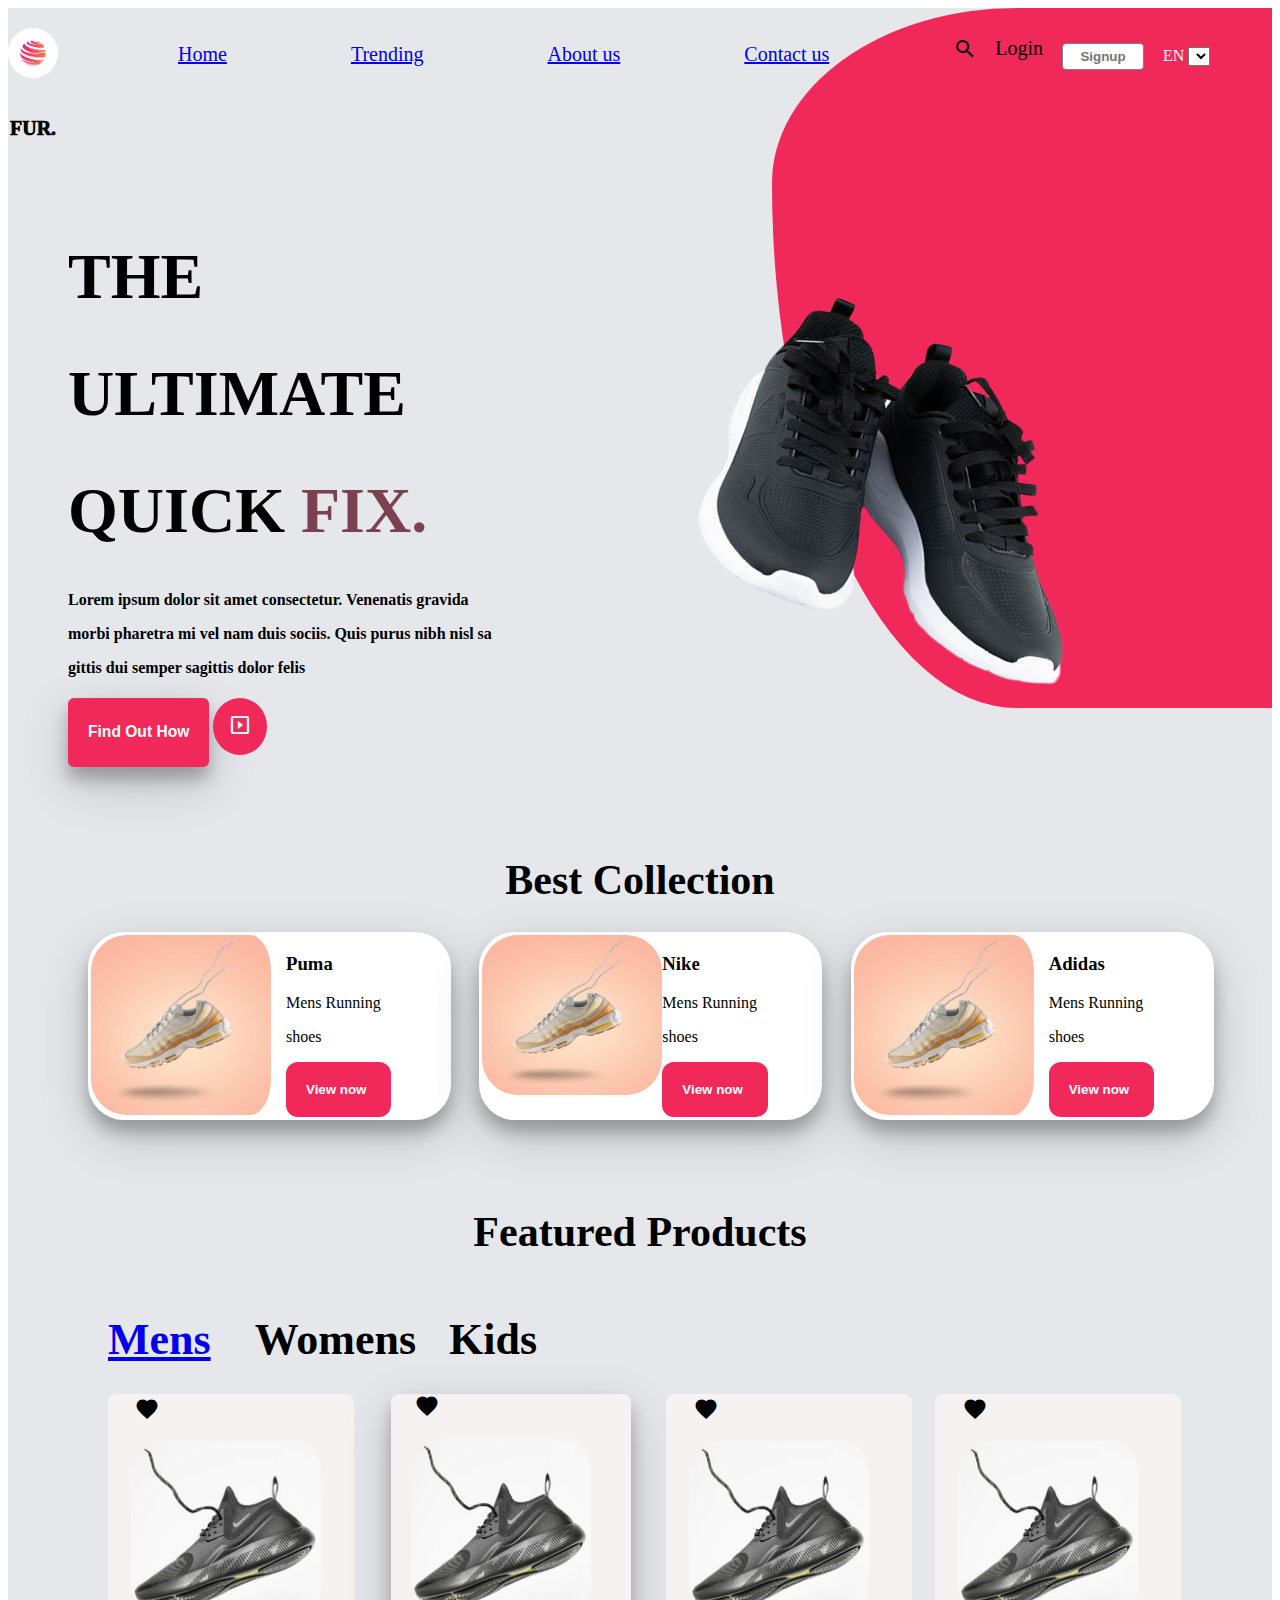
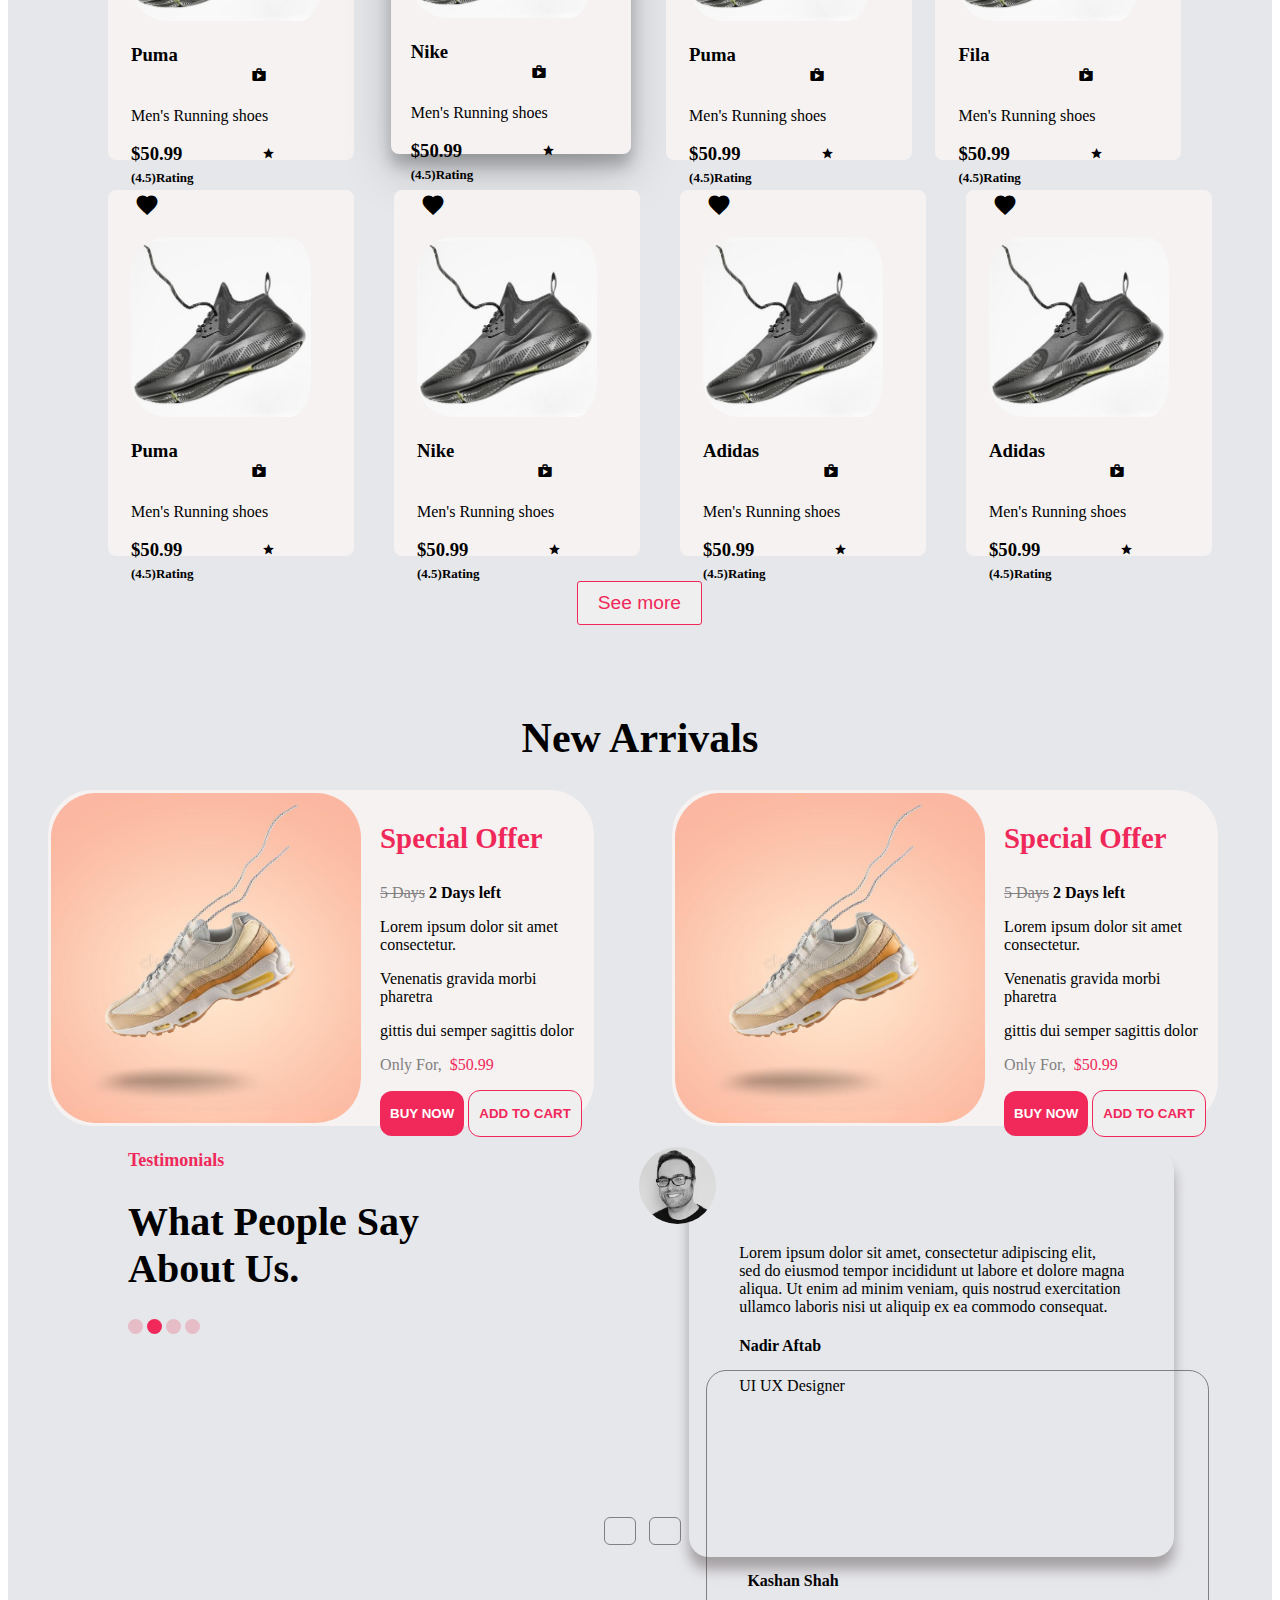
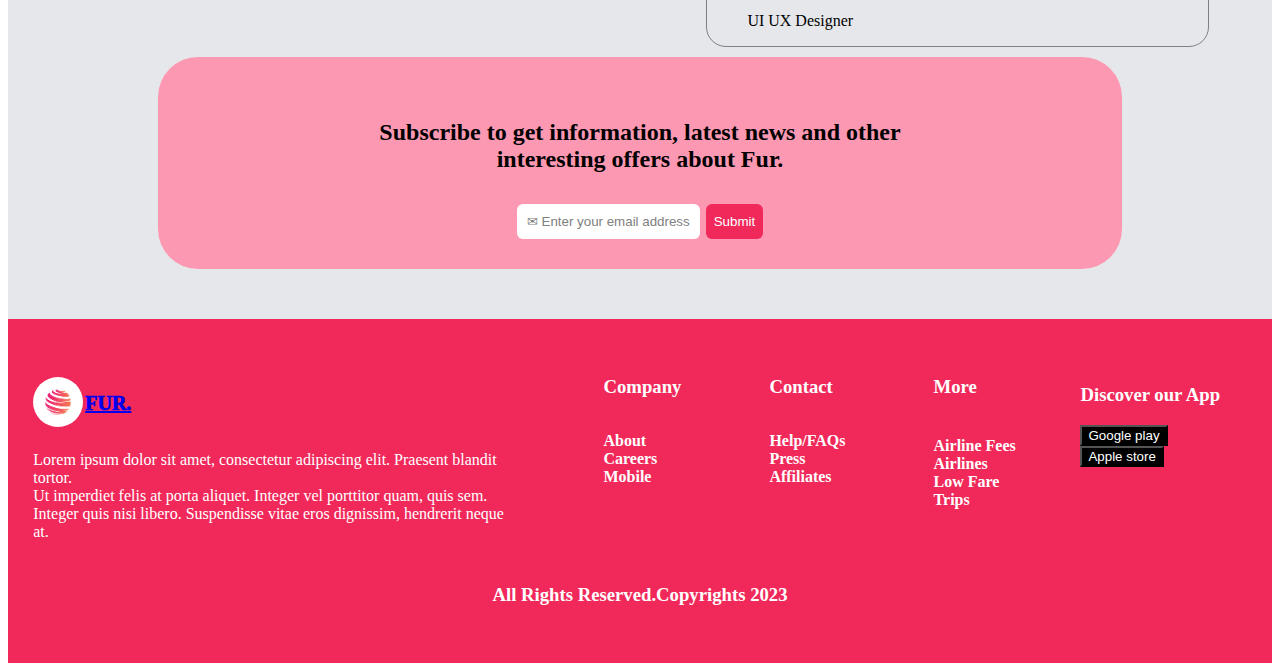
==== commit e4259b97: "completed shoe-webpage" ====
--- a/index.html
+++ b/index.html
@@ -14,21 +14,28 @@
     <div class="body">
     <!-- body div -->
     <div class="egg-like">
-        <img src="./sportshoe1-removebg-preview.png" id="Sports">
+        <img src="./images/sportshoe1-removebg-preview.png" id="Sports">
     </div>
     <div class="nav">
-           <div class="logofur"><img src="./logo-2150297_640-removebg-preview.png" alt="logo" id="Logo">
+           <div class="logofur"><img src="./images/logo-2150297_640-removebg-preview.png" alt="logo" id="Logo">
             <p class="Logotxt">FUR.</p></div> 
+            <nav>
+                <div class="hamburger">
+                <div id="bar"></div>
+                <div id="bar"></div>
+                <div id="bar"></div>
+            </div>
     <ul class="navbar">
            <li id="Home"><a href=index.html>Home</a></li>
            <li><a href = "shoes.html">Trending</a></li>
            <li id="about"><a href = "about-us.html">About us</a></li>
-            <li id="contact">Contact us</li>            
+            <li id="contact"><a href="/review.html">Contact us</a></li>            
            <li id="login"><i class="material-icons" id="search">search</i>Login</li>
            <input type="text" id="Signup" placeholder="Signup">
            <label for="language" id="language">EN</label>
            <select name="language" id="lang" ></select>
     </ul>
+</nav>
 </div>
 <div class="top">
     <div id="heading">
@@ -40,7 +47,7 @@
         <p><span>gittis dui semper sagittis dolor felis</span></p></h4>
     </div>
     <div id="button">
-        <button class="button"><h3>Find Out How</h3></button> 
+        <button class="button"><h3 id="txt-button1">Find Out How</h3></button> 
         <span id="button1"><i class="material-icons" id="icons5">slideshow</i></span>
     </div>
     
@@ -67,7 +74,7 @@
             </div>
             <div class="form3">
                 <div class="shoe3"><img src="./images/colectionshoe1.jpg" id="shoe3"></div>
-                <div class="Text1"><h3 id="text1">Adidas</h3>
+                <div class="Text2"><h3 id="text1">Adidas</h3>
                 <p>Mens Running </p>
                 <p>shoes</p>
                 <button id="button-c">View now</button></div>
@@ -175,7 +182,7 @@
  </div>
 </div>
 
-<!-- sixth -->
+<!-- sixth testimonials-->
 <div class="sixthblock">
 <div class="effects">
     <h4 id="text-11">Testimonials</h4>
@@ -202,18 +209,18 @@
 </div>
 
 </div>
-<!-- fifth -->
+<!-- fifth subscribe-->
 <div class="fifth">
     <h4>Subscribe to get information, latest news and other<br>
         interesting offers about Fur.</h4>
         <button id="button-1">&#9993; Enter your email address</button >&nbsp;<button id="button-2">Submit</button>
 </div>
- <!-- last footer -->
+ <!-- last footer purity-->
  <div class="footer">
     <div class="footer-a">
         <div>
             <div id="logos">
-            <div class="logos"><img src="./logo-2150297_640-removebg-preview.png" alt="logo" id="Logo">
+            <div class="logos"><img src="./images/logo-2150297_640-removebg-preview.png" alt="logo" id="Logo">
                 <p class="Logotxt1"><a href="/index.html">FUR.</a></p></div>
                 <p>Lorem ipsum dolor sit amet, consectetur adipiscing elit. Praesent blandit tortor.
                      <br>Ut imperdiet felis at porta aliquet. Integer vel porttitor quam, quis sem.
@@ -250,14 +257,7 @@
 <h3 id="list2">All Rights Reserved.Copyrights 2023</h3>
 
   </div>
-  <!-- end body 1 -->
-<!-- </div> -->
-  <!-- second page -->
-  <!-- body2 -->
-  
-              <!-- review page -->
-              
-<!-- body div -->
+ 
 </div>
 </body>
 </html>--- a/style.css
+++ b/style.css
@@ -3,14 +3,47 @@
     overflow-x: hidden;
     overflow-y: scroll;
 }
+/* .hamburger{
+    display: flex;
+    position: absolute;
+    top: 30px;
+    right: 2px;
+}
+bar{
+    width: 25px;
+    height: 3px;
+    margin: 2px 0;
+    background-color: #fff;
+    transition: transform 0.2s ease-in-out;
+} */
+/* .hamburger span{
+    display: flex;
+    width: 20%;
+    height: 5px;
+    background-color: white;
+    margin: 5px 0;
+} */
 #Home{
     color: rgb(241, 40, 90);
     
 }
+@media (max-width:768px){
+    #Home{
+        margin-right: -80px;
+    }}
+@media (max-width:768px){
+    .logofur{
+        display: flex;
+    }}
 #Logo{
     width: 10%;
     margin-top: 15px;
 }
+@media (max-width:768px){
+    #Logo{
+        width: 7%;
+        height: 45%;
+    }}
 
 .Logotxt{
     font-weight: 920;
@@ -19,6 +52,10 @@
     font-size: 20px;
     color: black;
 }
+@media (max-width:768px){
+    .Logotxt{
+        font-size: 92%;
+    }}
 #text2{
     color: white;
     margin-left: 180px;
@@ -32,9 +69,10 @@
 .nav{
     display: inline-flex;
 }
-#right{
-
-}
+@media (max-width:768px){
+    .nav ul li{
+        font-size: 102%;
+    }}
 .navbar li{
     list-style: none;
     display: inline-flex;
@@ -43,11 +81,27 @@
     font-weight: 520;
     margin-left: 100px;
 }
+@media (max-width:768px){
+    .nav1 ul li{
+        font-size: 102%;
+    }}
 .navbar{
     position: absolute;
     margin: 0px 20px 10px 0;
     padding: 20px 0px;
 }
+@media (max-width:768px){
+    #about{
+        margin-left: -2px;
+    }}
+    @media (max-width:768px){
+        #contact{
+            margin-left: -2px;
+        }}
+        @media (max-width:768px){
+            #login{
+        margin-left: -1px;
+            }}
 #Signup{
     border: 1px solid grey;
     border-radius: 4px;
@@ -58,20 +112,36 @@
     width: 80px;
     text-align: center;
 }
-#heading{
-    margin-top: 80px;
-}
 #fix{
-    color: rgb(241, 40, 90);
+    color: rgb(122, 65, 79);
 }
 #heading{
     font-size: 32px;
+    margin-top: 80px;
     font-weight: 1400;
     padding-left: 60px;
 }
+@media (max-width:768px){
+    #heading{
+        font-size: 8px;
+    }}
+@media (min-width: 280px) and (max-width:479px){
+    #heading{
+        font-size: 40%;
+        margin-left: -32px;
+    }}
 .heading{
     padding-left: 60px;
 }
+@media (min-width: 280px) and (max-width:479px){
+    .heading{
+        font-size: 50%;
+        margin-left: -32px;
+    }}
+    @media (max-width:768px){
+        .heading{
+            font-size: small;
+        }}
 .button{
     box-shadow: 0 12px 16px 0 rgba(0,0,0,0.24),0 17px 50px 0 rgba(0,0,0,0.19);
     cursor: pointer;
@@ -82,6 +152,17 @@
     color: white;
     border: rgb(241, 40, 90);
 }
+@media (min-width: 280px) and (max-width:479px){
+    .button{
+        margin-left: -32px;
+        width: 29%;
+        height: 12px;
+    }}
+    @media (max-width:768px){
+        .button{
+           padding: 2px 5px;
+           font-size: 10px; 
+        }}
 #icons6{
     padding-left: 80px;
     font-size: small;
@@ -95,11 +176,27 @@
 #icons5{
     color: white;
 }
+@media (max-width:768px){
+    #icons5{
+        font-size: 17px;
+    }}
+@media (min-width: 280px) and (max-width:479px){
+    #icons5{
+        width: 2px;
+    }}
 #icons7{
     padding-left: 120px;
     font-size: medium;
 
 }
+@media (min-width: 280px) and (max-width:479px){
+    #txt-button1{
+        margin-top: -2px;
+        font-size: 8px;
+        width: 50%;
+        height: 40px;
+        margin-left: -17px;
+    }}
 #button1{
     padding-left: 12px;
     cursor: pointer;
@@ -109,6 +206,14 @@
     background-color: rgb(241, 40, 90);
     border: rgb(241, 40, 90);
 }
+@media (max-width:768px){
+    #button1{
+        padding: 8px 3px 1px;
+    }}
+@media (min-width: 280px) and (max-width:479px){
+    #button1{
+        font-size: smaller;
+    }}
 .egg-like{
     float: right;
     width:500px;
@@ -116,6 +221,16 @@
     background-color: rgb(241, 40, 90);
     border-radius: 350px / 250px 0px 0px 750px;
 }
+@media (min-width: 280px) and (max-width:479px){
+    .egg-like{
+        width: 40px;
+        height: 80px;
+    }}
+    @media (max-width:768px){
+        .egg-like{
+            width: 30%;
+            height: 470px;
+        }}
 #Sports{
     border-radius: 16px;
     width: 110%;
@@ -125,18 +240,39 @@
     margin-left: -150px;
     transform: rotate(30deg);
 }
+@media (min-width: 280px) and (max-width:479px){
+    #Sports{
+        width: 90%;
+        height: 25px;
+        margin-top: 40px;
+        margin-left: 0px;
+    }}
+    @media (max-width:768px){
+        #Sports{
+            margin-left: -50px;
+            margin-top: 250px;
+            width: 50%;
+            height: 25%;
+        }}
 #collection{
     text-align: center;
     font-size: 42px;
     font-weight: 1400;
     margin-top: 7%;
 }
+@media (min-width: 280px) and (max-width:479px){
+    #collection{
+        font-size: small;
+    }
+}
 
 .form1{
-    margin-right: 5%;
+    margin-right: 45px;
     border: solid white;
     background-color: white;
     display: flex;
+    width: 80%;
+    height: 182px;
     padding-right: 20px;
     border-radius: 36px;
     padding-top: 0px;
@@ -145,6 +281,14 @@
     margin-left: 80px;
     box-shadow: 0 12px 16px 0 rgba(0,0,0,0.24),0 17px 50px 0 rgba(0,0,0,0.19);
 }
+@media (min-width: 280px) and (max-width:479px){
+.form1{
+    width: 50%;
+    margin-bottom: 20px;
+    border-radius: 18px;
+    height: 80px;
+}
+} 
 #image1{
     /* width: 50%; */
     width: 190px;
@@ -162,16 +306,53 @@
     color: white;
     font-weight: 900;  
 }
+@media (min-width: 280px) and (max-width:479px){
+#button-a{
+padding: 2px 4px;
+font-size: 60%;
+}
+}@media (min-width: 280px) and (max-width:479px){
+    #shoe-2{
+        font-size: 12px;
+        margin-left: 100px;
+        margin-top: -100px;
+    }
+    }
 .form2{
     border: solid white;
     background-color: white;
+    height: 182px;
     display: flex;
     width: 80%;
-    margin-left: 10%;
+    margin-left: 50px;
     border-radius: 36px;
     text-align: left;
     box-shadow: 0 12px 16px 0 rgba(0,0,0,0.24),0 17px 50px 0 rgba(0,0,0,0.19);
 }
+@media (min-width: 280px) and (max-width:479px){
+.form2{
+    margin-bottom: 20px;
+    border-radius: 18px;
+    width: 55%;
+    margin-left: 80px;
+    height: 88px;
+    display: inline-block;
+}
+}
+@media (min-width: 280px) and (max-width:479px){
+    .Text2{
+        font-size: 12px;
+        margin-left: 100px;
+        margin-top: -90px;
+    }
+}
+@media (min-width: 280px) and (max-width:479px){
+.Text1{
+    /* padding-left: 50px; */
+    font-size: 10px;
+        margin-left: 10px;
+        margin-top: -10px;
+}}
 #button-b{
     cursor: pointer;
     border-radius: 12px;
@@ -181,18 +362,34 @@
     color: white;
     font-weight: 900;  
 }
+@media (min-width: 280px) and (max-width:479px){
+    #button-b{
+    padding: 2px 4px;
+    font-size: 60%;
+    }}
 .form3{
     border: solid white;
     background-color: white;
     display: flex;
     padding-right: 20px;
+    width: 80%;
+    height: 182px;
     border-radius: 36px;
     padding-top: 0px;
     padding-bottom: 0px;
     text-align: left;
     margin-right: 90px;
-    margin-left: 20px;
     box-shadow: 0 12px 16px 0 rgba(0,0,0,0.24),0 17px 50px 0 rgba(0,0,0,0.19);
+}
+@media (min-width: 280px) and (max-width:479px){
+.form3{
+    margin-bottom: 20px;
+    border-radius: 18px;
+    width: 55%;
+    margin-left: 80px;
+    height: 88px;
+    display: inline-block;
+}
 }
 #button-c{
     cursor: pointer;
@@ -203,9 +400,26 @@
     color: white;
     font-weight: 900;  
 }
+@media (min-width: 280px) and (max-width:479px){
+    #button-c{
+    padding: 2px 4px;
+    font-size: 60%;
+    }}
 .Bigform{
-    display: flex;
-    justify-content: space-between;
+    display: grid;  
+    grid-template-columns: repeat(3,1fr); 
+}
+@media (max-width:768px){
+    .Bigform{
+        display: grid;
+        grid-template-columns: repeat(1,1fr);
+    }}
+@media (min-width: 280px) and (max-width:479px){
+    .Bigform{
+        margin-left: -70px;
+        display: grid;
+        grid-template-columns: repeat(1,1fr);
+    }
 }
 #shoe1{
     width: 180px;
@@ -213,32 +427,62 @@
     padding-right: 15px;
     border-radius: 36px;
 }
+@media (min-width: 280px) and (max-width:479px){
+    #shoe1{
+        width: 85%;
+        border-radius: 10px;
+        height: 101%;
+    }
+}
 #shoe2{
     width: 180px;
-    height: 180px;
-    padding-right:15px;
-    border-radius: 36px;
-}
-#shoe-2{
-    padding-right: 0px;
+    height: 160px;
+    border-radius: 36px;
+}
+
+@media (min-width: 280px) and (max-width:479px){
+#shoe2{
+    width: 35%;
+    margin-left: 2px;
+    border-radius: 10px;
+    height: 2%;
+}
 }
 #shoe3{
     width: 180px;
     height: 180px;
     padding-right: 15px;
     border-radius: 36px;
-}
+}@media (min-width: 280px) and (max-width:479px){
+    #shoe3{
+        width: 35%;
+        margin-left: 2px;
+        border-radius: 10px;
+        height: 1%;
+    }
+    }
 #products{
     text-align: center;
     font-size: 42px;
     font-weight: 1400;
     margin-top: 7%; 
 }
+@media (min-width: 280px) and (max-width:479px){
+#products{
+    font-size: small;
+}
+}
 .subtitle{
     display: flex;
     font-size: 22px;
     gap: 2em;
     margin: 0px 0px 0px 100px;
+}
+@media (min-width: 280px) and (max-width:479px){
+.subtitle{
+    font-size: 5px;
+    margin-left: 12px;
+}
 }
 #mens{
     color: rgb(241, 40, 90);
@@ -248,6 +492,12 @@
     /* display: inline-flex; */
     grid-template-columns: repeat(4,1fr);
 }
+@media (min-width: 280px) and (max-width:479px){
+    .Eight-shoes1{
+    size: 200%;
+    }
+}
+
 #icon1{
     width: 22px;
     height: 20px;
@@ -262,6 +512,11 @@
     width: 220px;
     height: 360px;
     margin-left: 100px;
+}
+@media (min-width: 280px) and (max-width:479px){
+.block1{
+    /* width: 5%; */
+}
 }
 #image2{
     width: 180px;
@@ -685,6 +940,11 @@
     background-color: rgb(241, 40, 90);
     border-radius: 1550px / 0px 1250px 4550px 1500px;
 }
+@media (max-width:768px){
+    #second-color{
+        width: 30%;
+        height: 400px;
+    }}
 .nav1{
     display: inline-flex;
     margin-left: -280px; 
@@ -731,6 +991,10 @@
     padding: 20% 0;
     background-color: whitesmoke;
 }
+@media (max-width:768px){
+    #image11{
+        margin-left: -150px;
+    }}
 .smallbar li{
     margin-left: -60px;
   
@@ -748,12 +1012,11 @@
 }
 .text-block{
     height: 60%;
-    /* margin-top: -2%; */
-
-}
-.shoes-a{
-    /* margin-right: 50%; */
-}
+}
+@media (max-width:768px){
+    .text-block{
+        font-size: 12px;
+    }}
 #heading-a{
     color: rgb(241, 40, 90);
 }
--- a/query.css
+++ b/query.css
@@ -1,74 +1,5 @@
-@media only screen and (max-width:800px){
-    .egg-like{
-        width: 30%;
-        height: 470px;
-    }
-    #second-color{
-        width: 30%;
-        height: 400px;
-    }
-    #image11{
-        margin-left: -150px;
-    }
-    .text-block{
-        font-size: 12px;
-    }
-    .logofur{
-        display: flex;
-    }
-    #Home{
-        margin-right: -80px;
-    }
-    .nav ul li{
-        font-size: 102%;
-    }
-    .nav1 ul li{
-        font-size: 102%;
-    }
-    #Logo{
-        width: 7%;
-        height: 45%;
-    }
-    .Logotxt{
-        font-size: 92%;
-    }
-    #about{
-        margin-left: -2px;
-    }
-    #contact{
-        margin-left: -2px;
-    }
-    #login{
-margin-left: -1px;
-    }
-/* navbar end */
-#heading{
-    font-size: 8px;
-}
-.heading{
-    font-size: small;
-}
-#Sports{
-    margin-left: -50px;
-    margin-top: 250px;
-    width: 50%;
-    height: 25%;
-}
-.button{
-   padding: 2px 5px;
-   font-size: 10px; 
-}
-#icons5{
-    font-size: 17px;
-}
-#button1{
-    padding: 8px 3px 1px;
-}
-/* best collection */
-.Bigform{
-    display: grid;
-    /* grid-template-columns: 3; */
-}
+
+@media (max-width:768px){
 .form1{
     margin-bottom: 20px;
     width: 82%;
@@ -76,6 +7,9 @@
 }
 .Text1{
     padding-left: 50px;
+    font-size: 12px;
+        margin-left: 100px;
+        margin-top: -90px;
 }
 .form2{
     
